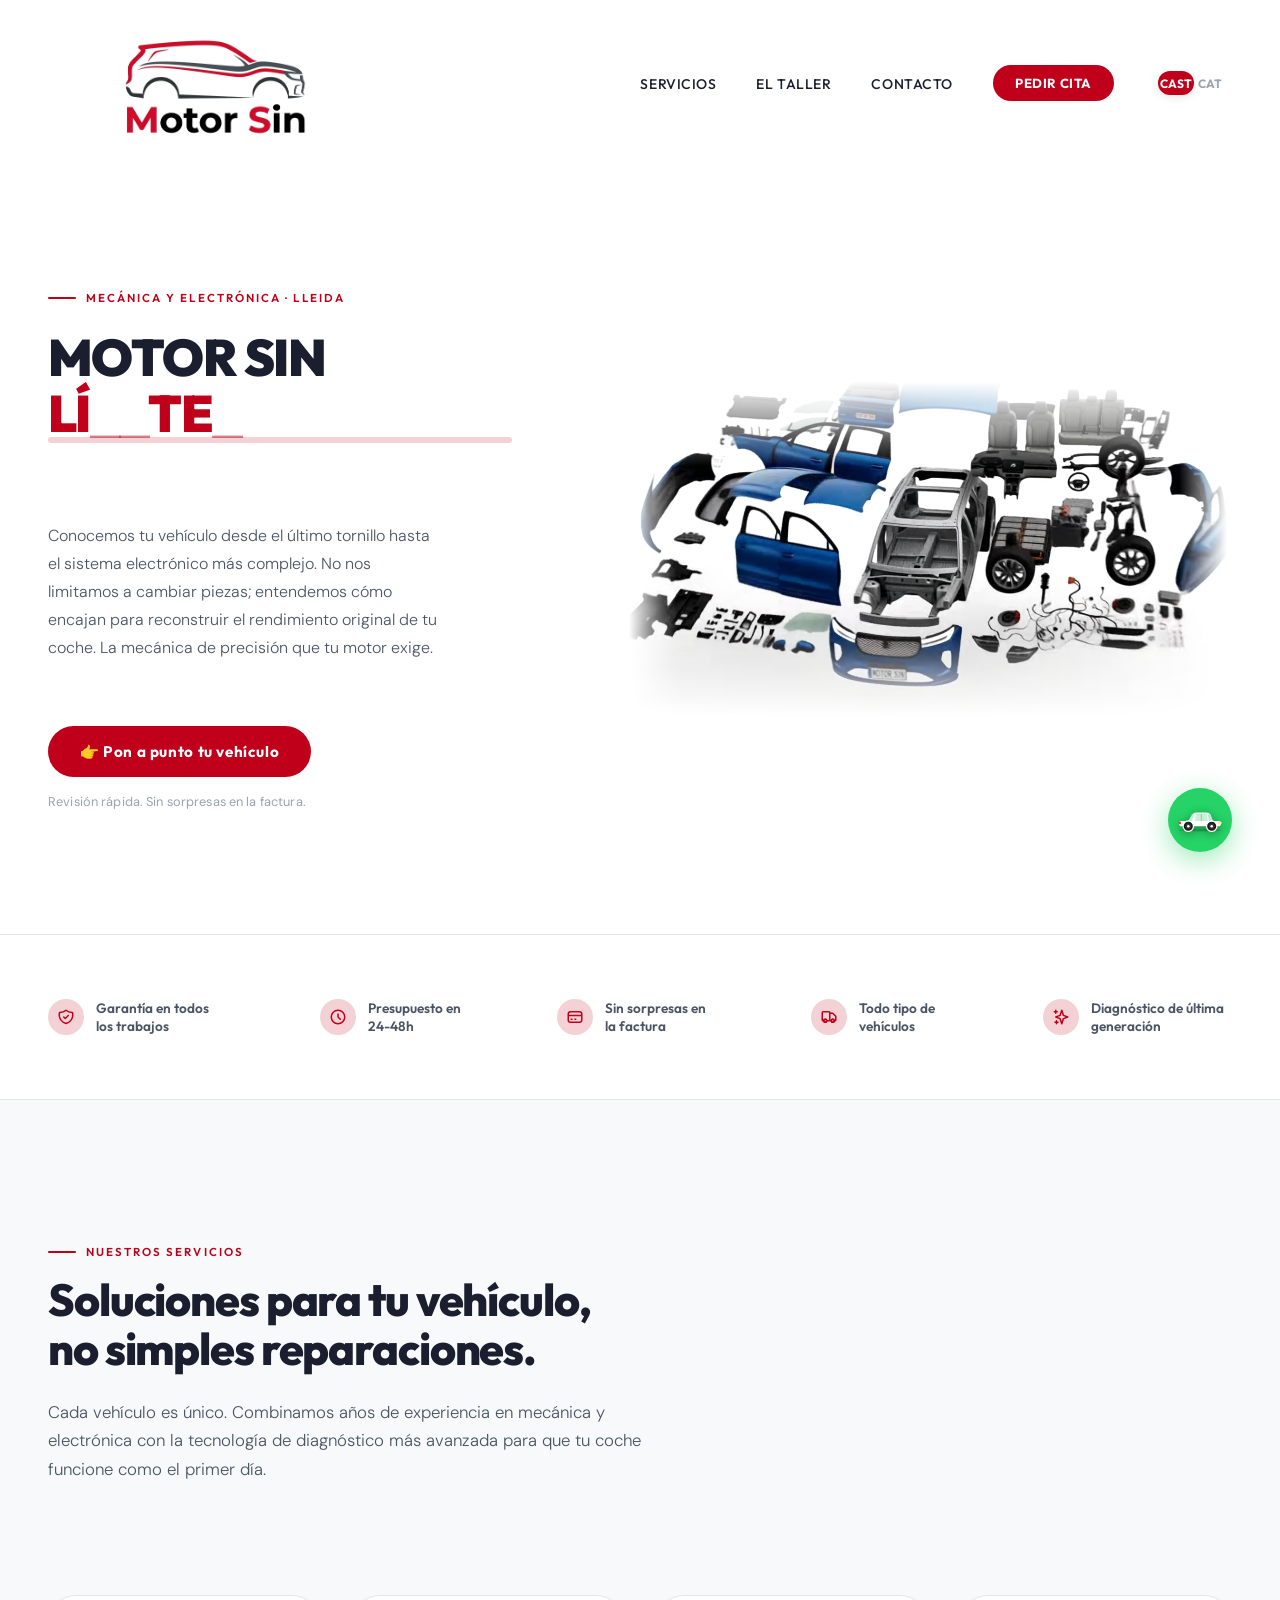
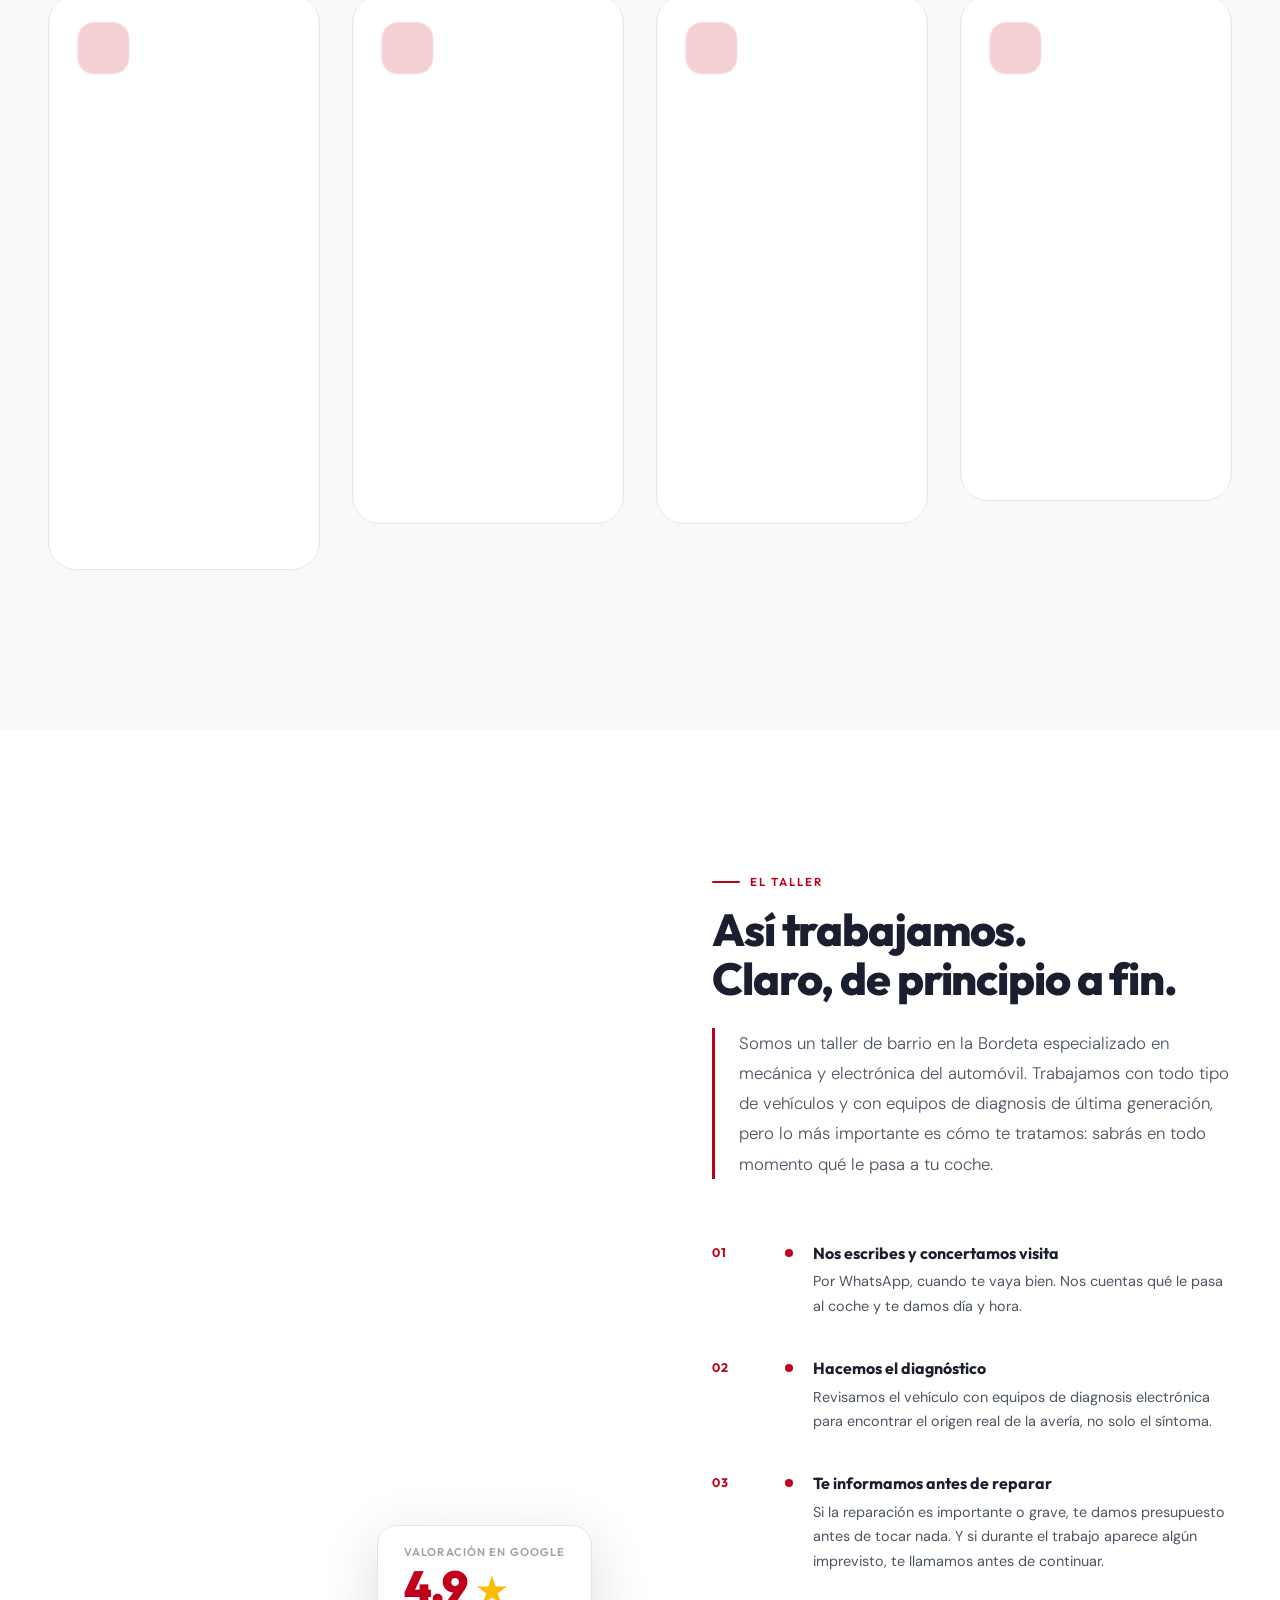
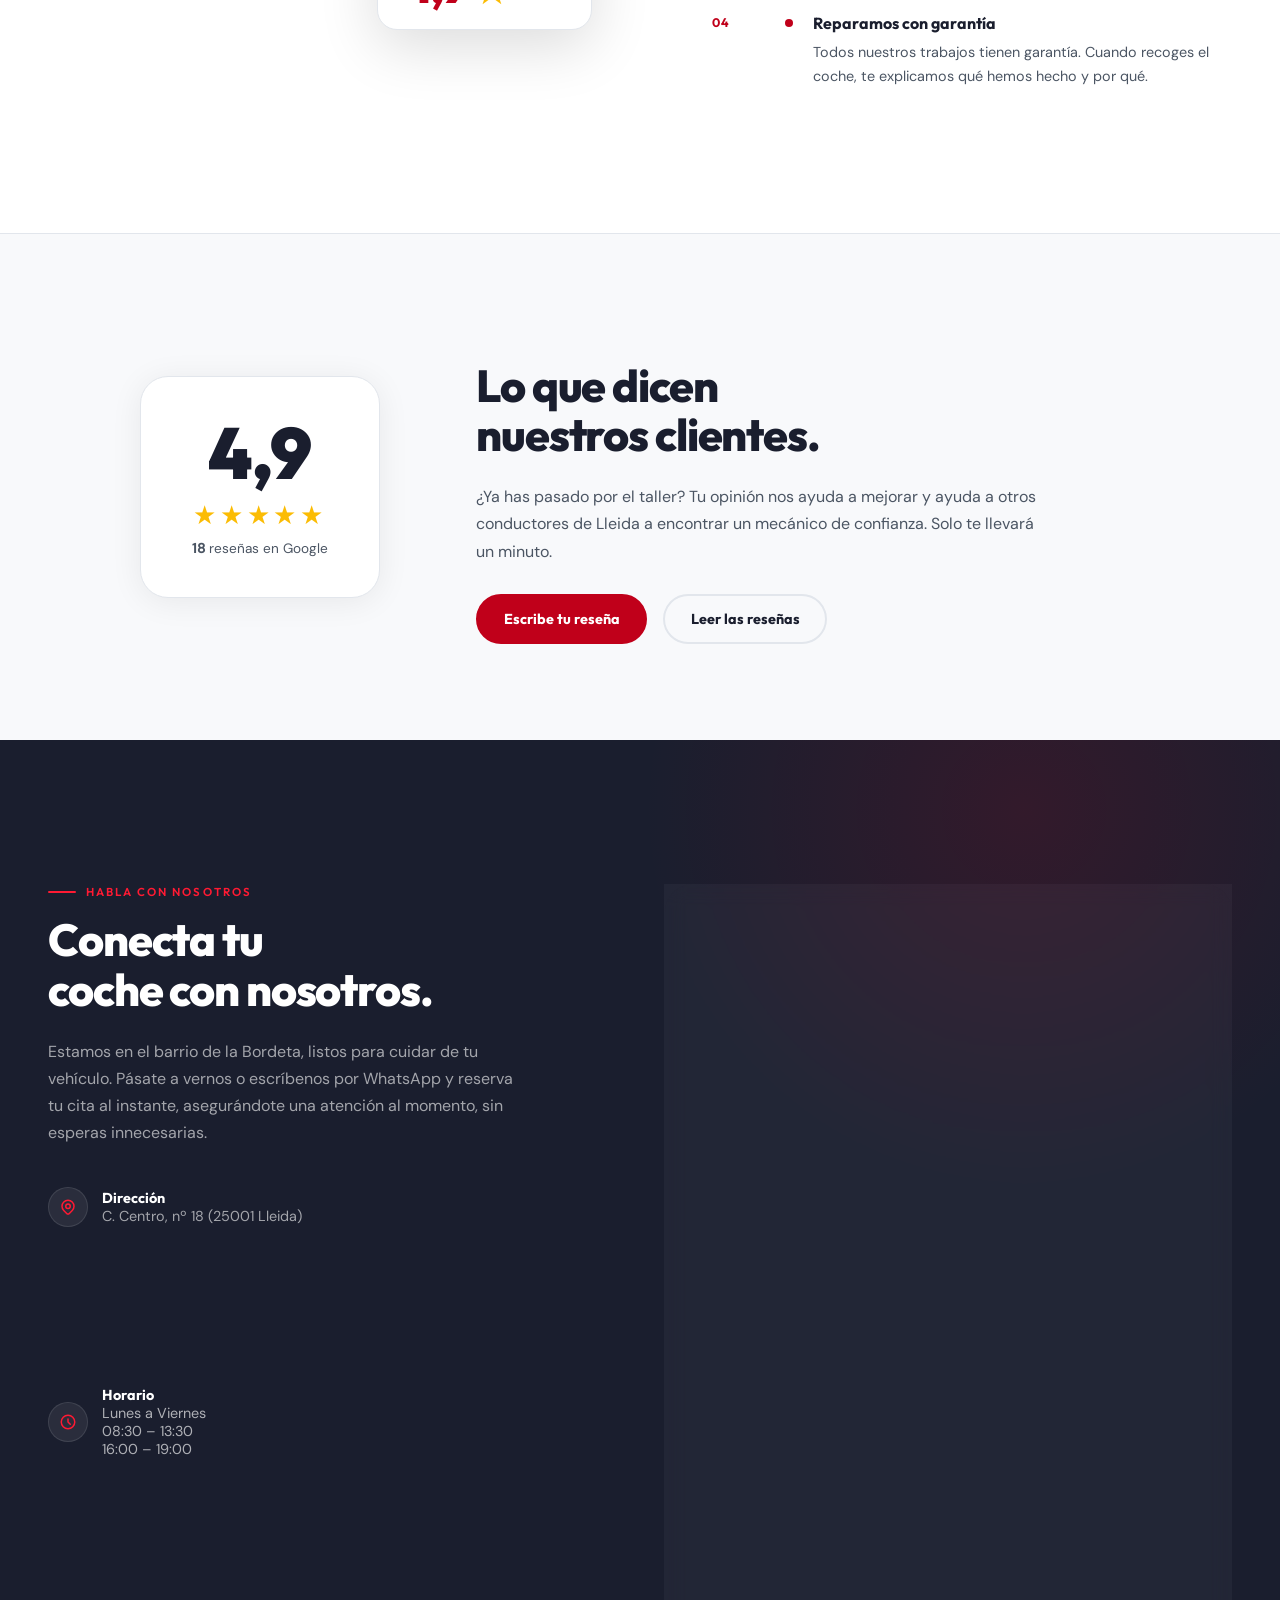
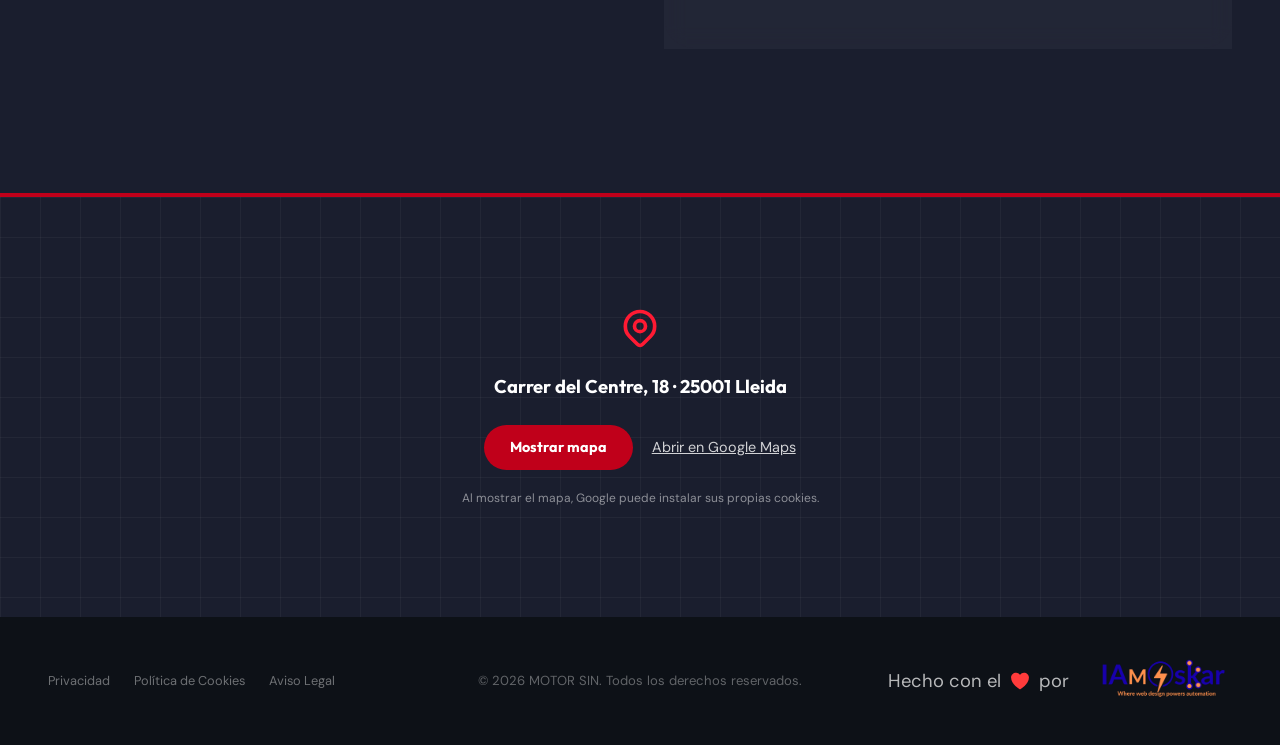
==== index.html @ 27c1dd1e "fix: completa els textos legals (RGPD) i serveix GSAP des del propi web - Privacitat: afegeix portab" ====
<!DOCTYPE html>
<html lang="es">
<head>
  <meta charset="UTF-8">
  <meta name="viewport" content="width=device-width, initial-scale=1.0">

  <title>MOTOR SIN | Taller electromecánico en Lleida</title>
  <meta name="description" content="Taller electromecánico en Lleida (Bordeta). Diagnóstico electrónico, mantenimiento, ITV, neumáticos y mecánica de precisión para todo tipo de vehículos.">
  <meta name="keywords" content="taller electromecánico Lleida, taller mecánico Bordeta, MOTOR SIN, diagnóstico electrónico, electricidad coche, ITV Lleida, neumáticos, mecánica precisión">
  <meta name="robots" content="index, follow">
  <link rel="canonical" href="https://www.motorsin.cat/">
  <link rel="alternate" hreflang="es" href="https://www.motorsin.cat/">
  <link rel="alternate" hreflang="ca" href="https://www.motorsin.cat/">
  <link rel="alternate" hreflang="x-default" href="https://www.motorsin.cat/">

  <meta property="og:type" content="business.business">
  <meta property="og:title" content="MOTOR SIN — Taller Electromecánico en Lleida">
  <meta property="og:description" content="Mecánica y electrónica del automóvil en la Bordeta. Diagnóstico avanzado, ITV, neumáticos. Carrer del Centre 18, Lleida.">
  <meta property="og:url" content="https://www.motorsin.cat/">
  <meta property="og:image" content="https://www.motorsin.cat/public/images/og-image.jpg">
  <meta property="og:image:width" content="1200">
  <meta property="og:image:height" content="630">
  <meta property="og:locale" content="es_ES">
  <meta property="og:locale:alternate" content="ca_ES">
  <meta property="og:site_name" content="MOTOR SIN">

  <meta name="twitter:card" content="summary_large_image">
  <meta name="twitter:title" content="MOTOR SIN — Taller Electromecánico en Lleida">
  <meta name="twitter:description" content="Taller electromecánico en la Bordeta, Lleida. Diagnóstico electrónico, ITV, neumáticos.">
  <meta name="twitter:image" content="https://www.motorsin.cat/public/images/og-image.jpg">

  <link rel="icon" type="image/png" href="public/images/favicon-96x96.png" sizes="96x96">
  <link rel="icon" type="image/svg+xml" href="public/images/favicon.svg">
  <link rel="shortcut icon" href="public/images/favicon.ico">
  <link rel="apple-touch-icon" sizes="180x180" href="public/images/apple-touch-icon.png">
  <meta name="apple-mobile-web-app-title" content="MOTOR SIN">
  <link rel="manifest" href="public/images/site.webmanifest">
  <meta name="theme-color" content="#C0001A">

  <!-- Fonts autoallotjades: cap connexió a Google en carregar la pàgina -->
  <link rel="preload" href="public/fonts/outfit-normal-latin.woff2" as="font" type="font/woff2" crossorigin>
  <link rel="preload" href="public/fonts/dm-sans-normal-latin.woff2" as="font" type="font/woff2" crossorigin>
  <link rel="stylesheet" href="css/fonts.css">
  <script src="js/vendor/gsap.min.js" defer></script>
  <link rel="stylesheet" href="css/style.css">
  <script src="js/lang.js"></script>

  <script type="application/ld+json">
  {
    "@context": "https://schema.org",
    "@type": "AutoRepair",
    "name": "MOTOR SIN",
    "alternateName": "Sin i Solé Motors, SL",
    "description": "Taller electromecánico en el barrio de la Bordeta, Lleida. Especialistas en diagnóstico electrónico, electricidad del automóvil, mantenimiento preventivo, neumáticos y mecánica de precisión para todo tipo de vehículos.",
    "url": "https://www.motorsin.cat/",
    "telephone": "+34629934124",
    "email": "sinysole@msn.com",
    "image": "https://www.motorsin.cat/public/images/logo.png",
    "logo": "https://www.motorsin.cat/public/images/logo.png",
    "address": {
      "@type": "PostalAddress",
      "streetAddress": "Carrer del Centre, 18",
      "addressLocality": "Lleida",
      "addressRegion": "Catalunya",
      "postalCode": "25001",
      "addressCountry": "ES"
    },
    "geo": {
      "@type": "GeoCoordinates",
      "latitude": 41.605568,
      "longitude": 0.6436714
    },
    "hasMap": "https://maps.app.goo.gl/xGSjrtumuKZzuL2H9",
    "sameAs": ["https://maps.app.goo.gl/xGSjrtumuKZzuL2H9"],
    "openingHoursSpecification": [
      {
        "@type": "OpeningHoursSpecification",
        "dayOfWeek": ["Monday", "Tuesday", "Wednesday", "Thursday", "Friday"],
        "opens": "08:30",
        "closes": "13:30"
      },
      {
        "@type": "OpeningHoursSpecification",
        "dayOfWeek": ["Monday", "Tuesday", "Wednesday", "Thursday", "Friday"],
        "opens": "16:00",
        "closes": "19:00"
      }
    ],
    "priceRange": "€€",
    "currenciesAccepted": "EUR",
    "paymentAccepted": "Efectivo, Tarjeta, Bizum",
    "areaServed": [
      {
        "@type": "City",
        "name": "Lleida"
      },
      {
        "@type": "Place",
        "name": "Barrio de la Bordeta, Lleida"
      }
    ],
    "knowsAbout": ["diagnóstico electrónico", "electricidad del automóvil", "electromecánica", "mantenimiento preventivo", "ITV", "neumáticos", "mecánica de precisión", "inyección electrónica", "vehículos híbridos y eléctricos"]
  }
  </script>
</head>

<body>

<!-- NAV -->
<header role="banner" style="position: sticky; top: 0; z-index: 999;">
  <nav class="nav" aria-label="Navegación principal">
    <a href="#inici" aria-label="MOTOR SIN — Inicio">
      <img src="public/images/logo.png" alt="MOTOR SIN — Taller Electromecánico"
           class="nav__logo" width="320" height="116" loading="eager" fetchpriority="high">
    </a>

    <ul class="nav__links" role="list">
      <li><a href="#serveis"  class="nav__link" id="nav-serveis" data-i18n="nav-serveis">Servicios</a></li>
      <li><a href="#taller"   class="nav__link" id="nav-taller" data-i18n="nav-taller">El Taller</a></li>
      <li><a href="#contacte" class="nav__link" id="nav-contacte" data-i18n="nav-contacte">Contacto</a></li>
      <li>
        <a href="https://wa.me/34629934124?text=Hola!%20Estoy%20en%20la%20web%20de%20MOTOR%20SIN%20y%20me%20gustar%C3%ADa%20reservar%20una%20cita%20o%20hacer%20una%20consulta.%20%C2%BFPod%C3%A9is%20ayudarme%3F"
           class="nav__cta" id="nav-cta-whatsapp" data-i18n="nav-cta-whatsapp" data-i18n-href="wa-link"
           target="_blank" rel="noopener noreferrer"
           aria-label="Pedir cita por WhatsApp">
          PEDIR CITA
        </a>
      </li>
      <li>
        <div class="lang-toggle-wrap">
          <input type="checkbox" id="lang-switch-desktop" class="lang-toggle-checkbox">
          <label for="lang-switch-desktop" class="lang-toggle-label">
            <span class="lang-text lang-text-es">CAST</span>
            <span class="lang-slider"></span>
            <span class="lang-text lang-text-ca">CAT</span>
          </label>
        </div>
      </li>
    </ul>

    <button class="nav__hamburger" aria-label="Abrir menú" id="hamburger-btn">
      <span></span><span></span><span></span>
    </button>
  </nav>
</header>

<nav class="mobile-nav" aria-label="Menú mòbil" id="mobile-nav">
  <a href="#inici"    class="mobile-nav__link" id="mob-inici" data-i18n="mob-inici">Inicio</a>
  <a href="#serveis"  class="mobile-nav__link" id="mob-serveis" data-i18n="nav-serveis">Servicios</a>
  <a href="#taller"   class="mobile-nav__link" id="mob-taller" data-i18n="nav-taller">El Taller</a>
  <a href="#contacte" class="mobile-nav__link" id="mob-contacte" data-i18n="nav-contacte">Contacto</a>
  <div class="mobile-lang-switch">
    <div class="lang-toggle-wrap">
      <input type="checkbox" id="lang-switch-mobile" class="lang-toggle-checkbox">
      <label for="lang-switch-mobile" class="lang-toggle-label">
        <span class="lang-text lang-text-es">CAST</span>
        <span class="lang-slider"></span>
        <span class="lang-text lang-text-ca">CAT</span>
      </label>
    </div>
  </div>
</nav>

<main id="main-content">

  <!-- ======================== HERO ======================== -->
  <section id="inici" class="hero" aria-label="Presentació MOTOR SIN">

    <div class="hero__left">
      <p class="hero__antetitle" data-i18n="hero-antetitle">MECÁNICA Y ELECTRÓNICA · LLEIDA</p>
      <h1 class="hero__title" style="min-height: 3.3em; display: flex; flex-direction: column; justify-content: flex-start;">
        <span style="font-weight: 900; color: inherit;">MOTOR SIN </span>
        <span class="highlight scramble-target" data-scramble="LÍMITES" style="display:block; white-space: pre-line;">LÍMITES</span>
      </h1>
      <p class="hero__subtitle" data-i18n="hero-subtitle">
        Conocemos tu vehículo desde el último tornillo hasta el sistema electrónico más complejo. No nos limitamos a cambiar piezas; entendemos cómo encajan para reconstruir el rendimiento original de tu coche. La mecánica de precisión que tu motor exige.
      </p>
      <div class="hero__cta-group">
        <a href="#contacte" class="btn-magnetic" id="hero-cta-btn"
           aria-label="Posar a punt el vehicle" data-i18n="hero-cta-btn">
          <span>👉 Pon a punto tu vehículo</span>
        </a>
        <p class="hero__microcopy" data-i18n="hero-microcopy">Revisión rápida. Sin sorpresas en la factura.</p>
      </div>
    </div>

    <div class="hero__right">
      <div class="hero__video-wrapper">
        <div class="hero__video-skeleton" aria-hidden="true"></div>
        <video id="hero-video" class="hero__video"
               data-src="public/videos/hero.webm"
               data-src-mp4="public/videos/hero.mp4"
               poster="public/images/hero-poster.webp"
               muted playsinline preload="auto"
               style="cursor: none;"
               aria-label="Vídeo de mecànics treballant en un motor"></video>
      </div>
    </div>
  </section>

  <!-- ======================== TRUST STRIP ======================== -->
  <section class="trust-strip" aria-label="Credenciales y garantías">
    <div class="trust-strip__inner">

      <div class="trust-badge reveal reveal-delay-1">
        <div class="trust-badge__icon" aria-hidden="true">
          <svg xmlns="http://www.w3.org/2000/svg" fill="none" viewBox="0 0 24 24" stroke="currentColor" stroke-width="2">
            <path stroke-linecap="round" stroke-linejoin="round" d="M9 12l2 2 4-4m5.618-4.016A11.955 11.955 0 0112 2.944a11.955 11.955 0 01-8.618 3.04A12.02 12.02 0 003 9c0 5.591 3.824 10.29 9 11.622 5.176-1.332 9-6.03 9-11.622 0-1.042-.133-2.052-.382-3.016z"/>
          </svg>
        </div>
        <span data-i18n="trust-1">Garantía en todos los trabajos</span>
      </div>

      <div class="trust-badge reveal reveal-delay-2">
        <div class="trust-badge__icon" aria-hidden="true">
          <svg xmlns="http://www.w3.org/2000/svg" fill="none" viewBox="0 0 24 24" stroke="currentColor" stroke-width="2">
            <path stroke-linecap="round" stroke-linejoin="round" d="M12 8v4l3 3m6-3a9 9 0 11-18 0 9 9 0 0118 0z"/>
          </svg>
        </div>
        <span data-i18n="trust-2">Presupuesto en 24-48h</span>
      </div>

      <div class="trust-badge reveal reveal-delay-3">
        <div class="trust-badge__icon" aria-hidden="true">
          <svg xmlns="http://www.w3.org/2000/svg" fill="none" viewBox="0 0 24 24" stroke="currentColor" stroke-width="2">
            <path stroke-linecap="round" stroke-linejoin="round" d="M3 10h18M7 15h1m4 0h1m-7 4h12a3 3 0 003-3V8a3 3 0 00-3-3H6a3 3 0 00-3 3v8a3 3 0 003 3z"/>
          </svg>
        </div>
        <span data-i18n="trust-3">Sin sorpresas en la factura</span>
      </div>

      <div class="trust-badge reveal reveal-delay-4">
        <div class="trust-badge__icon" aria-hidden="true">
          <svg xmlns="http://www.w3.org/2000/svg" fill="none" viewBox="0 0 24 24" stroke="currentColor" stroke-width="2">
            <path d="M9 17a2 2 0 11-4 0 2 2 0 014 0zM19 17a2 2 0 11-4 0 2 2 0 014 0z"/>
            <path stroke-linecap="round" stroke-linejoin="round" d="M13 16V6a1 1 0 00-1-1H4a1 1 0 00-1 1v10a1 1 0 001 1h1m8-1a1 1 0 01-1 1H9m4-1V8a1 1 0 011-1h2.586a1 1 0 01.707.293l3.414 3.414a1 1 0 01.293.707V16a1 1 0 01-1 1h-1m-6-1a1 1 0 001 1h1M5 17a2 2 0 104 0m-4 0a2 2 0 114 0m6 0a2 2 0 104 0m-4 0a2 2 0 114 0"/>
          </svg>
        </div>
        <span data-i18n="trust-4">Todo tipo de vehículos</span>
      </div>

      <div class="trust-badge reveal reveal-delay-1">
        <div class="trust-badge__icon" aria-hidden="true">
          <svg xmlns="http://www.w3.org/2000/svg" fill="none" viewBox="0 0 24 24" stroke="currentColor" stroke-width="2">
            <path stroke-linecap="round" stroke-linejoin="round" d="M5 3v4M3 5h4M6 17v4m-2-2h4m5-16l2.286 6.857L21 12l-5.714 2.143L13 21l-2.286-6.857L5 12l5.714-2.143L13 3z"/>
          </svg>
        </div>
        <span data-i18n="trust-5">Diagnóstico de última generación</span>
      </div>

    </div>
  </section>

  <!-- ======================== SERVICES ======================== -->
  <section id="serveis" class="services" aria-label="Nuestros servicios">

    <header class="services__header">
      <p class="section-label reveal" data-i18n="services-label">Nuestros servicios</p>
      <h2 class="section-title reveal" data-i18n="services-title">Soluciones para tu vehículo,<br>no simples reparaciones.</h2>
      <p class="services__subtitle reveal" data-i18n="services-subtitle">
        Cada vehículo es único. Combinamos años de experiencia en mecánica y electrónica con la tecnología de diagnóstico más avanzada para que tu coche funcione como el primer día.
      </p>
    </header>

    <div class="services__grid" role="list">

      <div class="service-card-wrapper">
        <article class="service-card reveal reveal-delay-1" role="listitem" id="card-diagnostic">
          <span class="service-card__number" aria-hidden="true">01</span>
          <div class="service-card__icon-wrap" aria-hidden="true">
            <svg class="service-card__icon" xmlns="http://www.w3.org/2000/svg" fill="none" viewBox="0 0 24 24" stroke="currentColor" stroke-width="2">
              <path stroke-linecap="round" stroke-linejoin="round" d="M9 3H5a2 2 0 00-2 2v4m6-6h10a2 2 0 012 2v4M9 3v18m0 0h10a2 2 0 002-2V9M9 21H5a2 2 0 01-2-2V9m0 0h18"/>
            </svg>
          </div>

          <div class="card-visual" aria-hidden="true">
            <img src="./public/images/services/ecu.webp" alt="Diagnóstico electrónico ECU — MOTOR SIN Lleida" class="card-img-3d" loading="eager" width="160" height="140">
          </div>

          <h3 class="service-card__title" data-i18n="card-diag-title">El cerebro de tu coche, al descubierto.</h3>
          <p class="service-card__text" data-i18n="card-diag-text">
            Conectamos tu vehículo a la última tecnología de diagnóstico para detectar anomalías
            antes de que se conviertan en averías caras. Medidas precisas, informes claros.
          </p>
          <a href="#contacte" class="service-card__link" id="link-diagnostic" data-i18n="card-diag-link">
            Pedir diagnóstico
            <svg xmlns="http://www.w3.org/2000/svg" fill="none" viewBox="0 0 24 24" stroke="currentColor" stroke-width="2">
              <path stroke-linecap="round" stroke-linejoin="round" d="M17 8l4 4m0 0l-4 4m4-4H3"/>
            </svg>
          </a>
        </article>
      </div>
      <div class="service-card-wrapper">
        <article class="service-card reveal reveal-delay-2" role="listitem" id="card-manteniment">
          <span class="service-card__number" aria-hidden="true">02</span>
          <div class="service-card__icon-wrap" aria-hidden="true">
            <svg class="service-card__icon" xmlns="http://www.w3.org/2000/svg" fill="none" viewBox="0 0 24 24" stroke="currentColor" stroke-width="2">
              <path stroke-linecap="round" stroke-linejoin="round" d="M10.325 4.317c.426-1.756 2.924-1.756 3.35 0a1.724 1.724 0 002.573 1.066c1.543-.94 3.31.826 2.37 2.37a1.724 1.724 0 001.065 2.572c1.756.426 1.756 2.924 0 3.35a1.724 1.724 0 00-1.066 2.573c.94 1.543-.826 3.31-2.37 2.37a1.724 1.724 0 00-2.572 1.065c-.426 1.756-2.924 1.756-3.35 0a1.724 1.724 0 00-2.573-1.066c-1.543.94-3.31-.826-2.37-2.37a1.724 1.724 0 00-1.065-2.572c-1.756-.426-1.756-2.924 0-3.35a1.724 1.724 0 001.066-2.573c-.94-1.543.826-3.31 2.37-2.37.996.608 2.296.07 2.572-1.065z"/>
            </svg>
          </div>

          <div class="card-visual" aria-hidden="true">
            <img src="./public/images/services/brake.webp" alt="Sistema de frenos y mantenimiento ITV — MOTOR SIN Lleida" class="card-img-3d" loading="eager" width="160" height="140">
          </div>

          <h3 class="service-card__title" data-i18n="card-mant-title">Pasa la ITV a la primera.</h3>
          <p class="service-card__text" data-i18n="card-mant-text">
            Cambios de aceite, filtros, frenos y revisión completa de los 40 puntos críticos. Alargamos
            la vida útil de tu motor con mantenimiento preventivo experto.
          </p>
          <a href="#contacte" class="service-card__link" id="link-manteniment" data-i18n="card-mant-link">
            Reservar revisión
            <svg xmlns="http://www.w3.org/2000/svg" fill="none" viewBox="0 0 24 24" stroke="currentColor" stroke-width="2">
              <path stroke-linecap="round" stroke-linejoin="round" d="M17 8l4 4m0 0l-4 4m4-4H3"/>
            </svg>
          </a>
        </article>
      </div>
      <div class="service-card-wrapper">
        <article class="service-card reveal reveal-delay-3" role="listitem" id="card-pneumatics">
          <span class="service-card__number" aria-hidden="true">03</span>
          <div class="service-card__icon-wrap" aria-hidden="true">
            <svg class="service-card__icon" xmlns="http://www.w3.org/2000/svg" fill="none" viewBox="0 0 24 24" stroke="currentColor" stroke-width="2">
              <circle cx="12" cy="12" r="10"/>
              <circle cx="12" cy="12" r="3"/>
              <path stroke-linecap="round" d="M12 2v3m0 14v3M2 12h3m14 0h3"/>
            </svg>
          </div>

          <div class="card-visual" aria-hidden="true">
            <img src="./public/images/services/tire.webp" alt="Neumáticos, equilibrado y alineación 3D — MOTOR SIN Lleida" class="card-img-3d" loading="eager" width="160" height="140">
          </div>

          <h3 class="service-card__title" data-i18n="card-pneu-title">Conexión total con el asfalto.</h3>
          <p class="service-card__text" data-i18n="card-pneu-text">
            Trabajamos con las mejores marcas. Montaje, equilibrado y alineación 3D para que
            conduzcas con la máxima seguridad y confort.
          </p>
          <a href="#contacte" class="service-card__link" id="link-pneumatics" data-i18n="card-pneu-link">
            Solicitar presupuesto
            <svg xmlns="http://www.w3.org/2000/svg" fill="none" viewBox="0 0 24 24" stroke="currentColor" stroke-width="2">
              <path stroke-linecap="round" stroke-linejoin="round" d="M17 8l4 4m0 0l-4 4m4-4H3"/>
            </svg>
          </a>
        </article>
      </div>
      <div class="service-card-wrapper">
        <article class="service-card reveal reveal-delay-4" role="listitem" id="card-mecanica">
          <span class="service-card__number" aria-hidden="true">04</span>
          <div class="service-card__icon-wrap" aria-hidden="true">
            <svg class="service-card__icon" xmlns="http://www.w3.org/2000/svg" fill="none" viewBox="0 0 24 24" stroke="currentColor" stroke-width="2">
              <path stroke-linecap="round" stroke-linejoin="round" d="M11 4a2 2 0 114 0v1a1 1 0 001 1h3a1 1 0 011 1v3a1 1 0 01-1 1h-1a2 2 0 100 4h1a1 1 0 011 1v3a1 1 0 01-1 1h-3a1 1 0 01-1-1v-1a2 2 0 10-4 0v1a1 1 0 01-1 1H7a1 1 0 01-1-1v-3a1 1 0 00-1-1H4a2 2 0 110-4h1a1 1 0 001-1V7a1 1 0 011-1h3a1 1 0 001-1V4z"/>
            </svg>
          </div>

          <div class="card-visual" aria-hidden="true">
            <img src="./public/images/services/engine.webp" alt="Mecánica de precisión y reparación de motor — MOTOR SIN Lleida" class="card-img-3d" loading="eager" width="160" height="140">
          </div>

          <h3 class="service-card__title" data-i18n="card-mec-title">Cirugía de motor.</h3>
          <p class="service-card__text" data-i18n="card-mec-text">
            Desde distribuciones hasta embragues. Si hace ruido o no funciona como el primer día, lo desmontamos, lo entendemos y lo solucionamos.
          </p>
          <a href="#contacte" class="service-card__link" id="link-mecanica" data-i18n="card-mec-link">
            Explicar el problema
            <svg xmlns="http://www.w3.org/2000/svg" fill="none" viewBox="0 0 24 24" stroke="currentColor" stroke-width="2">
              <path stroke-linecap="round" stroke-linejoin="round" d="M17 8l4 4m0 0l-4 4m4-4H3"/>
            </svg>
          </a>
        </article>
      </div>

    </div>
  </section>

  <!-- ======================== EL TALLER ======================== -->
  <section id="taller" class="about" aria-labelledby="taller-title">
    <div class="about__inner">

      <div class="about__visual reveal">
        <div class="about-slider">
          <img src="public/images/taller2.webp" alt="Mecánico de MOTOR SIN trabajando en el motor de un vehículo en el taller" class="about-slider__img" style="animation-delay: 0s;" loading="lazy" width="1696" height="2528">
          <img src="public/images/taller3.webp" alt="Vehículo en el elevador de tijera del taller MOTOR SIN, en la Bordeta (Lleida)" class="about-slider__img" style="animation-delay: 4s;" loading="lazy" width="1696" height="2528">
          <img src="public/images/taller4.webp" alt="Diagnosis electrónica de un vehículo elevado en el taller MOTOR SIN" class="about-slider__img" style="animation-delay: 8s;" loading="lazy" width="1696" height="2528">
        </div>
        <!-- Valoració de Google: actualitzar aquí i a la secció #opiniones -->
        <a href="#opiniones" class="about__rating-badge" data-i18n-title="about-badge-aria" aria-label="4,9 sobre 5 en Google. Ver opiniones">
          <span class="about__rating-badge-label" data-i18n="about-badge">Valoración en Google</span>
          <span class="about__rating-badge-value">4,9 <span class="about__rating-badge-star" aria-hidden="true">★</span></span>
        </a>
      </div>

      <div class="about__content">
        <p class="section-label reveal" data-i18n="about-label">El taller</p>
        <h2 id="taller-title" class="section-title reveal" data-i18n="about-title">
          Así trabajamos.<br>Claro, de principio a fin.
        </h2>

        <p class="about__quote reveal" data-i18n="about-intro">
          Somos un taller de barrio en la Bordeta especializado en mecánica y electrónica del automóvil.
          Trabajamos con todo tipo de vehículos y con equipos de diagnosis de última generación, pero lo más
          importante es cómo te tratamos: sabrás en todo momento qué le pasa a tu coche.
        </p>

        <ol class="about__timeline">

          <li class="timeline-item">
            <span class="timeline-item__year" aria-hidden="true">01</span>
            <div class="timeline-item__line" aria-hidden="true"></div>
            <div class="timeline-item__content">
              <h3 class="timeline-item__title" data-i18n="step-1-title">Nos escribes y concertamos visita</h3>
              <p class="timeline-item__text" data-i18n="step-1-text">Por WhatsApp, cuando te vaya bien. Nos cuentas qué le pasa al coche y te damos día y hora.</p>
            </div>
          </li>

          <li class="timeline-item">
            <span class="timeline-item__year" aria-hidden="true">02</span>
            <div class="timeline-item__line" aria-hidden="true"></div>
            <div class="timeline-item__content">
              <h3 class="timeline-item__title" data-i18n="step-2-title">Hacemos el diagnóstico</h3>
              <p class="timeline-item__text" data-i18n="step-2-text">Revisamos el vehículo con equipos de diagnosis electrónica para encontrar el origen real de la avería, no solo el síntoma.</p>
            </div>
          </li>

          <li class="timeline-item">
            <span class="timeline-item__year" aria-hidden="true">03</span>
            <div class="timeline-item__line" aria-hidden="true"></div>
            <div class="timeline-item__content">
              <h3 class="timeline-item__title" data-i18n="step-3-title">Te informamos antes de reparar</h3>
              <p class="timeline-item__text" data-i18n="step-3-text">Si la reparación es importante o grave, te damos presupuesto antes de tocar nada. Y si durante el trabajo aparece algún imprevisto, te llamamos antes de continuar.</p>
            </div>
          </li>

          <li class="timeline-item">
            <span class="timeline-item__year" aria-hidden="true">04</span>
            <div class="timeline-item__line" aria-hidden="true"></div>
            <div class="timeline-item__content">
              <h3 class="timeline-item__title" data-i18n="step-4-title">Reparamos con garantía</h3>
              <p class="timeline-item__text" data-i18n="step-4-text">Todos nuestros trabajos tienen garantía. Cuando recoges el coche, te explicamos qué hemos hecho y por qué.</p>
            </div>
          </li>

        </ol>
      </div>
    </div>
  </section>

  <!-- ======================== OPINIONES (GOOGLE) ======================== -->
  <section id="opiniones" class="reviews" aria-labelledby="reviews-title">
    <div class="reviews__inner">

      <!-- Valoració de Google: actualitzar la nota i el nombre de ressenyes aquí (i al badge de #taller) -->
      <div class="reviews__score reveal">
        <span class="reviews__rating">4,9</span>
        <span class="sr-only" data-i18n="reviews-of5">sobre 5</span>
        <span class="reviews__stars" aria-hidden="true">★★★★★</span>
        <span class="reviews__count"><span class="reviews__count-num">18</span> <span data-i18n="reviews-count">reseñas en Google</span></span>
      </div>

      <div class="reviews__body">
        <p class="section-label reveal" data-i18n="reviews-label">Opiniones</p>
        <h2 id="reviews-title" class="section-title reveal" data-i18n="reviews-title">Lo que dicen<br>nuestros clientes.</h2>
        <p class="reviews__text reveal" data-i18n="reviews-text">¿Ya has pasado por el taller? Tu opinión nos ayuda a mejorar y ayuda a otros conductores de Lleida a encontrar un mecánico de confianza. Solo te llevará un minuto.</p>
        <div class="reviews__actions reveal">
          <a href="https://www.google.com/search?q=MOTOR+SIN+Lleida#lrd=0x12a6e086a2615555:0xefce0db9514460ae,3" class="reviews__btn reviews__btn--primary" id="reviews-write-btn" target="_blank" rel="noopener noreferrer" data-i18n="reviews-write">Escribe tu reseña</a>
          <a href="https://www.google.com/search?q=MOTOR+SIN+Lleida#lrd=0x12a6e086a2615555:0xefce0db9514460ae,1" class="reviews__btn reviews__btn--ghost" id="reviews-read-btn" target="_blank" rel="noopener noreferrer" data-i18n="reviews-read">Leer las reseñas</a>
        </div>
      </div>

    </div>
  </section>

  <!-- ======================== CONTACT ======================== -->
  <section id="contacte" class="contact" aria-label="Formulario de contacto y localización">

    <div class="contact__inner">

      <div class="contact__left">
        <p class="section-label reveal" data-i18n="contact-label">Habla con nosotros</p>
        <h2 class="section-title reveal" data-i18n="contact-title">
          Conecta tu<br>coche con nosotros.
        </h2>
        <p class="reveal" style="font-size:1rem;line-height:1.7;color:rgba(255,255,255,0.6);margin-top:1rem;" data-i18n="contact-desc">
          Estamos en el barrio de la Bordeta, listos para cuidar de tu vehículo. Pásate a vernos o escríbenos por WhatsApp y reserva tu cita al instante, asegurándote una atención al momento, sin esperas innecesarias.
        </p>

        <div class="contact__info" role="list">

          <div class="contact-info-item reveal reveal-delay-1" role="listitem">
            <div class="contact-info-item__icon" aria-hidden="true">
              <svg xmlns="http://www.w3.org/2000/svg" fill="none" viewBox="0 0 24 24" stroke="currentColor" stroke-width="2">
                <path stroke-linecap="round" stroke-linejoin="round" d="M17.657 16.657L13.414 20.9a1.998 1.998 0 01-2.827 0l-4.244-4.243a8 8 0 1111.314 0z"/>
                <path stroke-linecap="round" stroke-linejoin="round" d="M15 11a3 3 0 11-6 0 3 3 0 016 0z"/>
              </svg>
            </div>
            <div>
              <strong style="color:white;font-family:'Outfit',sans-serif;" data-i18n="contact-loc-title">Dirección</strong><br>
              <a href="https://maps.google.com/maps?q=Carrer+del+Centre+18%2C+25001+Lleida" target="_blank" rel="noopener noreferrer" style="color:rgba(255,255,255,0.6);" data-i18n="contact-addr-val">C. Centro, nº 18 (25001 Lleida)</a>
            </div>
          </div>

          <div class="contact-info-item reveal reveal-delay-2" role="listitem">
            <div class="contact-info-item__icon" aria-hidden="true">
              <svg xmlns="http://www.w3.org/2000/svg" fill="none" viewBox="0 0 24 24" stroke="currentColor" stroke-width="2">
                <path stroke-linecap="round" stroke-linejoin="round" d="M3 5a2 2 0 012-2h3.28a1 1 0 01.948.684l1.498 4.493a1 1 0 01-.502 1.21l-2.257 1.13a11.042 11.042 0 005.516 5.516l1.13-2.257a1 1 0 011.21-.502l4.493 1.498a1 1 0 01.684.949V19a2 2 0 01-2 2h-1C9.716 21 3 14.284 3 6V5z"/>
              </svg>
            </div>
            <div>
              <strong style="color:white;font-family:'Outfit',sans-serif;" data-i18n="contact-tel-label">Contactar vía WhatsApp</strong><br>
              <a href="https://wa.me/34629934124?text=Hola!%20Estoy%20en%20la%20web%20de%20MOTOR%20SIN%20y%20me%20gustar%C3%ADa%20reservar%20una%20cita%20o%20hacer%20una%20consulta.%20%C2%BFPod%C3%A9is%20ayudarme%3F" target="_blank" rel="noopener noreferrer" style="color:rgba(255,255,255,0.6);" data-i18n-href="wa-link">629 93 41 24 <span style="font-size:1.4rem;vertical-align:middle;">💬</span></a>
            </div>
          </div>

          <div class="contact-info-item reveal reveal-delay-2" role="listitem" style="transition-delay: 0.25s">
            <div class="contact-info-item__icon" aria-hidden="true">
              <svg xmlns="http://www.w3.org/2000/svg" fill="none" viewBox="0 0 24 24" stroke="currentColor" stroke-width="2">
                <path stroke-linecap="round" stroke-linejoin="round" d="M3 8l7.89 5.26a2 2 0 002.22 0L21 8M5 19h14a2 2 0 002-2V7a2 2 0 00-2-2H5a2 2 0 00-2 2v10a2 2 0 002 2z"/>
              </svg>
            </div>
            <div>
              <strong style="color:white;font-family:'Outfit',sans-serif;" data-i18n="contact-email-label">Correo electrónico</strong><br>
              <a href="mailto:sinysole@msn.com" style="color:rgba(255,255,255,0.6);">sinysole@msn.com</a>
            </div>
          </div>

          <div class="contact-info-item reveal reveal-delay-3" role="listitem">
            <div class="contact-info-item__icon" aria-hidden="true">
              <svg xmlns="http://www.w3.org/2000/svg" fill="none" viewBox="0 0 24 24" stroke="currentColor" stroke-width="2">
                <path stroke-linecap="round" stroke-linejoin="round" d="M12 8v4l3 3m6-3a9 9 0 11-18 0 9 9 0 0118 0z"/>
              </svg>
            </div>
            <div>
              <strong style="color:white;font-family:'Outfit',sans-serif;" data-i18n="contact-time-label">Horario</strong><br>
              <span data-i18n="contact-time-val">Lunes a Viernes<br>08:30 – 13:30<br>16:00 – 19:00</span><br>
            </div>
          </div>
        </div>
      </div>
      
      <div class="reveal">
        <form id="contact-form" class="contact__form" action="https://formsubmit.co/sinysole@msn.com" method="POST" aria-label="Formulario de cita o consulta">
          <!-- FormSubmit Configuration -->
          <input type="hidden" name="_subject" value="Nou missatge web MotorSin!">
          <input type="hidden" name="_captcha" value="false">
          <input type="hidden" name="_template" value="table">
          <!-- Honeypot antispam: els bots l'omplen, les persones no el veuen -->
          <input type="text" name="_honey" style="display:none" tabindex="-1" autocomplete="off" aria-hidden="true">
          <!-- /FormSubmit -->
          
          <div class="form-title-wrap" style="color: var(--color-red); text-transform: uppercase; font-family: var(--font-heading); font-size: 0.85rem; font-weight: 700; margin-bottom: 2rem; letter-spacing: 0.05em;" data-i18n="form-title">
            TAMBIÉN PUEDES CONTACTAR MEDIANTE ESTE FORMULARIO:
          </div>
          
          <div class="form-grid">
            
            <div class="form-group">
              <label for="form-nom" class="form-label" data-i18n="form-lbl-name">Nombre *</label>
              <input type="text" id="form-nom" name="nom" class="form-input"
                     placeholder="Tu nombre" data-i18n="form-ph-name" required autocomplete="given-name">
              <div class="form-input-bar" aria-hidden="true"></div>
            </div>
 
            <div class="form-group">
              <label for="form-matricula" class="form-label" data-i18n="form-lbl-mat">Matrícula (opcional)</label>
              <input type="text" id="form-matricula" name="matricula" class="form-input"
                     placeholder="Ex: 1234ABC" autocomplete="off" data-i18n="form-ph-mat">
              <div class="form-input-bar" aria-hidden="true"></div>
            </div>

            <div class="form-group full-width">
              <label for="form-telefon" class="form-label" data-i18n="form-lbl-tel">Teléfono *</label>
              <input type="tel" id="form-telefon" name="telefon" class="form-input"
                     placeholder="Tu teléfono" data-i18n="form-ph-tel" required autocomplete="tel">
              <div class="form-input-bar" aria-hidden="true"></div>
            </div>

            <div class="form-group full-width">
              <label for="form-email" class="form-label" data-i18n="form-lbl-email">Correo electrónico *</label>
              <input type="email" id="form-email" name="email" class="form-input"
                     placeholder="Tu correo electrónico" data-i18n="form-ph-email" required autocomplete="email">
              <div class="form-input-bar" aria-hidden="true"></div>
            </div>

            <div class="form-group full-width">
              <label for="form-missatge" class="form-label" data-i18n="form-lbl-msg">¿Qué le pasa a tu coche? *</label>
              <textarea id="form-missatge" name="missatge" class="form-textarea"
                        placeholder="Cuéntanos qué le pasa al coche..." data-i18n="form-ph-msg"
                        required></textarea>
              <div class="form-input-bar" aria-hidden="true"></div>
            </div>

          </div>

          <div class="form-checkbox" style="margin-bottom: 2rem; display: flex; align-items: start; gap: 0.5rem;">
            <input type="checkbox" id="form-privacitat-check" name="privacitat_acceptada" required style="margin-top: 5px;">
            <label for="form-privacitat-check" data-i18n="form-check-priv" style="font-size: 0.9rem; color: rgba(255,255,255,0.8);">
              Acepto la <a href="#" style="text-decoration: underline;" onclick="event.preventDefault(); openLegalModal('privacitat');">Política de Privacidad</a>.
            </label>
          </div>

          <div class="form-success" role="alert" aria-live="polite">
            <svg xmlns="http://www.w3.org/2000/svg" fill="none" viewBox="0 0 24 24" stroke="#25D366" stroke-width="2"
                 style="width:56px;height:56px;margin:0 auto 1.2rem;">
              <path stroke-linecap="round" stroke-linejoin="round" d="M9 12l2 2 4-4m6 2a9 9 0 11-18 0 9 9 0 0118 0z"/>
            </svg>
            <h3 style="font-family:'Outfit',sans-serif;font-size:1.3rem;margin-bottom:.6rem;color:white;" data-i18n="form-success-title">¡Mensaje recibido!</h3>
            <p style="font-size:.95rem;opacity:.8;line-height:1.6;" data-i18n="form-success-body">Arrancamos motores — nos ponemos en contacto contigo lo antes posible.</p>
          </div>

          <button type="submit" class="form-submit" id="form-submit-btn" aria-label="Enviar formulario de cita" data-i18n="form-submit-btn">
            Enviar mensaje
            <svg xmlns="http://www.w3.org/2000/svg" fill="none" viewBox="0 0 24 24" stroke="currentColor" stroke-width="2">
              <path stroke-linecap="round" stroke-linejoin="round" d="M14 5l7 7m0 0l-7 7m7-7H3"/>
            </svg>
          </button>

          <p class="form-legal-footer" style="font-size:.7rem;color:rgba(255,255,255,.5);line-height:1.4;margin-top:1.5rem;" data-i18n="form-legal-footer">
            Información básica: Responsable: Sin i Solé Motors, SL. Finalidad: Gestionar tu cita. Derechos: acceso, rectificación, supresión y demás derechos en sinysole@msn.com. Más info en nuestra <a href="#" style="text-decoration: underline;" onclick="event.preventDefault(); openLegalModal('privacitat');">Política de Privacidad</a>.
          </p>
        </form>
      </div>

    </div>
  </section>

  <!-- ======================== GOOGLE MAPS ======================== -->
  <!-- El mapa de Google només es carrega quan l'usuari ho demana (evita cookies de tercers sense consentiment) -->
  <div class="map-section" id="mapa" aria-label="Mapa de localización de MOTOR SIN">
    <div class="map-facade">
      <div class="map-facade__inner">
        <svg class="map-facade__pin" xmlns="http://www.w3.org/2000/svg" fill="none" viewBox="0 0 24 24" stroke="currentColor" stroke-width="2" aria-hidden="true">
          <path stroke-linecap="round" stroke-linejoin="round" d="M17.657 16.657L13.414 20.9a1.998 1.998 0 01-2.827 0l-4.244-4.243a8 8 0 1111.314 0z"/>
          <path stroke-linecap="round" stroke-linejoin="round" d="M15 11a3 3 0 11-6 0 3 3 0 016 0z"/>
        </svg>
        <p class="map-facade__addr">Carrer del Centre, 18 · 25001 Lleida</p>
        <div class="map-facade__actions">
          <button type="button" class="map-facade__btn" id="map-load-btn" data-i18n="map-load">Mostrar mapa</button>
          <a href="https://maps.app.goo.gl/xGSjrtumuKZzuL2H9" class="map-facade__link" target="_blank" rel="noopener noreferrer" data-i18n="map-open">Abrir en Google Maps</a>
        </div>
        <p class="map-facade__note" data-i18n="map-note">Al mostrar el mapa, Google puede instalar sus propias cookies.</p>
      </div>
    </div>
  </div>

</main>

<!-- FOOTER -->
<footer class="footer" role="contentinfo">
  <div class="footer__inner">
    <!-- Esquerra: Legal -->
    <div class="footer__left">
      <a href="#" class="footer__link" id="footer-privacitat" onclick="event.preventDefault(); openLegalModal('privacitat');" data-i18n="footer-priv">Privacidad</a>
      <a href="#" class="footer__link" id="footer-cookies" onclick="event.preventDefault(); openLegalModal('cookies');" data-i18n="footer-cookies">Política de Cookies</a>
      <a href="#" class="footer__link" id="footer-avis" onclick="event.preventDefault(); openLegalModal('avis');" data-i18n="footer-legal">Aviso Legal</a>
    </div>

    <!-- Centre: Copyright -->
    <div class="footer__center">
      <p class="footer__copy" data-i18n="footer-copy">© 2026 MOTOR SIN. Todos los derechos reservados.</p>
    </div>

    <!-- Dreta: Credits -->
    <div class="footer__right">
      <a href="https://www.iamoskar.me" target="_blank" rel="noopener noreferrer" class="creator-link">
        <span class="creator-text" data-i18n="footer-creator">Hecho con el</span>
        <svg class="heart-pulse" xmlns="http://www.w3.org/2000/svg" viewBox="0 0 24 24" fill="currentColor">
          <path d="M11.645 20.91l-.007-.003-.022-.012a15.247 15.247 0 01-.383-.218 25.18 25.18 0 01-4.244-3.17C4.688 15.36 2.25 12.174 2.25 8.25 2.25 5.322 4.714 3 7.688 3A5.5 5.5 0 0112 5.052 5.5 5.5 0 0116.313 3c2.973 0 5.437 2.322 5.437 5.25 0 3.925-2.438 7.111-4.739 9.256a25.175 25.175 0 01-4.244 3.17 15.247 15.247 0 01-.383.219l-.022.012-.007.004-.003.001a.752.752 0 01-.704 0l-.003-.001z"/>
        </svg>
        <span class="creator-text" data-i18n="footer-creator-by">por</span>
        <img src="public/images/logo_oskar.png" alt="IAMOskar" class="creator-logo">
      </a>
    </div>
  </div>
</footer>

<!-- LEGAL MODAL -->
<div id="legal-modal" class="modal" aria-hidden="true">
  <div class="modal__overlay" onclick="closeLegalModal()"></div>
  <div class="modal__container" role="dialog" aria-modal="true" aria-labelledby="modal-title">
    <button class="modal__close" onclick="closeLegalModal()" aria-label="Tancar">
      <svg xmlns="http://www.w3.org/2000/svg" fill="none" viewBox="0 0 24 24" stroke="currentColor" stroke-width="2">
        <path stroke-linecap="round" stroke-linejoin="round" d="M6 18L18 6M6 6l12 12" />
      </svg>
    </button>
    <div class="modal__content">
      <h2 id="modal-title">Avís Legal</h2>
      <div id="modal-body" class="modal-body-text">
        <!-- Text es canvia via JS -->
      </div>
    </div>
  </div>
</div>

<!-- WHATSAPP FLOATING -->
<a href="https://wa.me/34629934124?text=Hola!%20S%C3%B3c%20a%20la%20web%20de%20MOTOR%20SIN%20i%20voldria%20reservar%20una%20cita%20o%20fer%20una%20consulta.%20Em%20podeu%20ajudar%3F" class="whatsapp-float" id="cita-btn" aria-label="Demanar cita per WhatsApp" target="_blank" rel="noopener noreferrer" data-i18n-href="wa-link">
    <!-- Icona del Cotxe (SVG) -->
    <svg class="car-icon" xmlns="http://www.w3.org/2000/svg" viewBox="0 0 80 36">
        <ellipse cx="40" cy="34" rx="34" ry="2" fill="rgba(0,0,0,0.18)"/>
        <rect x="8" y="20" width="64" height="8" rx="3" fill="white"/>
        <path d="M22 20 L28 10 Q30 7 34 7 L50 7 Q54 7 56 10 L60 20 Z" fill="white"/>
        <path d="M54 20 L52 11 Q53 8.5 55 9 L60 20 Z" fill="rgba(120,220,160,0.55)"/>
        <path d="M28 20 L30 11 Q29 8 27 9 L23 20 Z" fill="rgba(120,220,160,0.45)"/>
        <path d="M32 20 L34 9 L50 9 L52 20 Z" fill="rgba(140,230,170,0.5)"/>
        <line x1="42" y1="9" x2="42" y2="20" stroke="rgba(0,0,0,0.2)" stroke-width="1.5"/>
        <rect x="68" y="21" width="5" height="4" rx="1.5" fill="#FFE566"/>
        <rect x="70" y="22" width="3" height="2" rx="1" fill="white" opacity="0.9"/>
        <rect x="7" y="21" width="4" height="4" rx="1.5" fill="#FF4444"/>
        <rect x="8" y="22" width="2" height="2" rx="1" fill="#FF2222"/>
        <ellipse cx="58" cy="28" rx="8" ry="8" fill="#1a1a1a" stroke="white" stroke-width="2"/>
        <ellipse cx="58" cy="28" rx="4.5" ry="4.5" fill="#333"/>
        <ellipse cx="58" cy="28" rx="2" ry="2" fill="white"/>
        <ellipse cx="22" cy="28" rx="8" ry="8" fill="#1a1a1a" stroke="white" stroke-width="2"/>
        <ellipse cx="22" cy="28" rx="4.5" ry="4.5" fill="#333"/>
        <ellipse cx="22" cy="28" rx="2" ry="2" fill="white"/>
    </svg>
    <!-- Text que apareix en lletres individuals -->
    <span class="cita-text" aria-hidden="true" data-i18n="whatsapp-float-txt">
        <span class="cita-letter">P</span>
        <span class="cita-letter">E</span>
        <span class="cita-letter">D</span>
        <span class="cita-letter">I</span>
        <span class="cita-letter">R</span>
        <span class="cita-letter">&nbsp;</span>
        <span class="cita-letter">C</span>
        <span class="cita-letter">I</span>
        <span class="cita-letter">T</span>
        <span class="cita-letter">A</span>
    </span>
</a>

<!-- SCROLL TO TOP -->
<button id="scroll-top-btn" class="scroll-top" aria-label="Tornar a dalt" title="Tornar a dalt" data-i18n-title="scroll-top">
  <svg xmlns="http://www.w3.org/2000/svg" viewBox="0 0 24 24" fill="currentColor" aria-hidden="true" style="width: 24px; height: 24px;">
    <path d="M12 2L3 13h5v9h8v-9h5L12 2z"/>
  </svg>
</button>

<style>
  @keyframes spin-slow {
    from { transform: rotate(0deg); }
    to   { transform: rotate(360deg); }
  }
</style>

<script type="module" src="js/main.js"></script>
</body>
</html>
---- css/fonts.css ----
/* Fonts autoallotjades (abans Google Fonts) — latin + latin-ext, fitxers variables */

/* DM Sans italic — latin-ext */
@font-face {
  font-family: 'DM Sans';
  font-style: italic;
  font-weight: 300;
  font-display: swap;
  src: url('../public/fonts/dm-sans-italic-latin-ext.woff2') format('woff2');
  unicode-range: U+0100-02BA, U+02BD-02C5, U+02C7-02CC, U+02CE-02D7, U+02DD-02FF, U+0304, U+0308, U+0329, U+1D00-1DBF, U+1E00-1E9F, U+1EF2-1EFF, U+2020, U+20A0-20AB, U+20AD-20C4, U+2113, U+2C60-2C7F, U+A720-A7FF;
}

/* DM Sans italic — latin */
@font-face {
  font-family: 'DM Sans';
  font-style: italic;
  font-weight: 300;
  font-display: swap;
  src: url('../public/fonts/dm-sans-italic-latin.woff2') format('woff2');
  unicode-range: U+0000-00FF, U+0131, U+0152-0153, U+02BB-02BC, U+02C6, U+02DA, U+02DC, U+0304, U+0308, U+0329, U+2000-206F, U+20AC, U+2122, U+2191, U+2193, U+2212, U+2215, U+FEFF, U+FFFD;
}

/* DM Sans normal — latin-ext */
@font-face {
  font-family: 'DM Sans';
  font-style: normal;
  font-weight: 300 500;
  font-display: swap;
  src: url('../public/fonts/dm-sans-normal-latin-ext.woff2') format('woff2');
  unicode-range: U+0100-02BA, U+02BD-02C5, U+02C7-02CC, U+02CE-02D7, U+02DD-02FF, U+0304, U+0308, U+0329, U+1D00-1DBF, U+1E00-1E9F, U+1EF2-1EFF, U+2020, U+20A0-20AB, U+20AD-20C4, U+2113, U+2C60-2C7F, U+A720-A7FF;
}

/* DM Sans normal — latin */
@font-face {
  font-family: 'DM Sans';
  font-style: normal;
  font-weight: 300 500;
  font-display: swap;
  src: url('../public/fonts/dm-sans-normal-latin.woff2') format('woff2');
  unicode-range: U+0000-00FF, U+0131, U+0152-0153, U+02BB-02BC, U+02C6, U+02DA, U+02DC, U+0304, U+0308, U+0329, U+2000-206F, U+20AC, U+2122, U+2191, U+2193, U+2212, U+2215, U+FEFF, U+FFFD;
}

/* Inter normal — latin-ext */
@font-face {
  font-family: 'Inter';
  font-style: normal;
  font-weight: 900;
  font-display: swap;
  src: url('../public/fonts/inter-normal-latin-ext.woff2') format('woff2');
  unicode-range: U+0100-02BA, U+02BD-02C5, U+02C7-02CC, U+02CE-02D7, U+02DD-02FF, U+0304, U+0308, U+0329, U+1D00-1DBF, U+1E00-1E9F, U+1EF2-1EFF, U+2020, U+20A0-20AB, U+20AD-20C4, U+2113, U+2C60-2C7F, U+A720-A7FF;
}

/* Inter normal — latin */
@font-face {
  font-family: 'Inter';
  font-style: normal;
  font-weight: 900;
  font-display: swap;
  src: url('../public/fonts/inter-normal-latin.woff2') format('woff2');
  unicode-range: U+0000-00FF, U+0131, U+0152-0153, U+02BB-02BC, U+02C6, U+02DA, U+02DC, U+0304, U+0308, U+0329, U+2000-206F, U+20AC, U+2122, U+2191, U+2193, U+2212, U+2215, U+FEFF, U+FFFD;
}

/* Outfit normal — latin-ext */
@font-face {
  font-family: 'Outfit';
  font-style: normal;
  font-weight: 300 900;
  font-display: swap;
  src: url('../public/fonts/outfit-normal-latin-ext.woff2') format('woff2');
  unicode-range: U+0100-02BA, U+02BD-02C5, U+02C7-02CC, U+02CE-02D7, U+02DD-02FF, U+0304, U+0308, U+0329, U+1D00-1DBF, U+1E00-1E9F, U+1EF2-1EFF, U+2020, U+20A0-20AB, U+20AD-20C4, U+2113, U+2C60-2C7F, U+A720-A7FF;
}

/* Outfit normal — latin */
@font-face {
  font-family: 'Outfit';
  font-style: normal;
  font-weight: 300 900;
  font-display: swap;
  src: url('../public/fonts/outfit-normal-latin.woff2') format('woff2');
  unicode-range: U+0000-00FF, U+0131, U+0152-0153, U+02BB-02BC, U+02C6, U+02DA, U+02DC, U+0304, U+0308, U+0329, U+2000-206F, U+20AC, U+2122, U+2191, U+2193, U+2212, U+2215, U+FEFF, U+FFFD;
}
---- css/style.css ----
/* =========================================
   MOTOR SIN — Design System & Styles
   ========================================= */

/* --- Fonts ---
   Autoallotjades a public/fonts, declarades a css/fonts.css
   (carregat via <link> al <head> d'index.html). */

/* --- CSS Custom Properties (Tokens) --- */
:root {
  /* Colors */
  --color-white:      #FFFFFF;
  --color-off-white:  #F8F9FB;
  --color-grey-100:   #F0F2F5;
  --color-grey-200:   #E2E6EC;
  --color-grey-400:   #9BA3AF;
  --color-grey-600:   #4B5563;
  /* Brand Red — Porsche Racing Red */
  --color-red:        #C0001A;
  --color-red-mid:    #E0001F;
  --color-red-light:  #FF1A33;
  --color-red-glow:   rgba(192, 0, 26, 0.18);
  /* Legacy aliases kept for scroll-top (blue) */
  --color-blue:       #1655C2;
  --color-blue-mid:   #1E6FF5;
  --color-blue-light: #4D90FE;
  --color-blue-glow:  rgba(30, 111, 245, 0.18);
  --color-dark:       #0D1117;
  --color-anthracite: #1A1E2E;
  --color-anthracite-mid: #252A3A;

  /* Typography */
  --font-heading: 'Outfit', sans-serif;
  --font-body:    'DM Sans', sans-serif;

  /* Spacing */
  --space-xs:  0.5rem;
  --space-sm:  1rem;
  --space-md:  1.5rem;
  --space-lg:  2.5rem;
  --space-xl:  4rem;
  --space-2xl: 6rem;
  --space-3xl: 9rem;

  /* Radius */
  --radius-sm: 8px;
  --radius-md: 16px;
  --radius-lg: 28px;
  --radius-xl: 48px;

  /* Transitions */
  --ease-smooth: cubic-bezier(0.25, 0.46, 0.45, 0.94);
  --ease-spring: cubic-bezier(0.34, 1.56, 0.64, 1);
  --ease-in-out: cubic-bezier(0.65, 0, 0.35, 1);
  --ease-out:    cubic-bezier(0.23, 1, 0.32, 1);
  --transition-fast: 0.2s var(--ease-smooth);
  --transition-med:  0.4s var(--ease-smooth);
  --transition-slow: 0.7s var(--ease-smooth);

  /* Shadows */
  --shadow-card:  0 4px 32px rgba(0,0,0,0.07);
  --shadow-red:   0 0 40px rgba(192, 0, 26, 0.30);
  --shadow-hover: 0 16px 60px rgba(0,0,0,0.14);
}

/* --- Reset & Base --- */
*, *::before, *::after {
  box-sizing: border-box;
  margin: 0;
  padding: 0;
}

html {
  scroll-behavior: smooth;
  font-size: 16px;
}

body {
  font-family: var(--font-body);
  background-color: var(--color-white);
  color: var(--color-dark);
  overflow-x: hidden;
  cursor: none; /* Hide default cursor — neon cursor active */
  -webkit-font-smoothing: antialiased;
  -moz-osx-font-smoothing: grayscale;
}

/* Restore cursor on touch/mobile */
@media (hover: none) and (pointer: coarse) {
  body { cursor: auto; }
}

img, video { display: block; max-width: 100%; }
a { text-decoration: none; color: inherit; }
ul, ol { list-style: none; }

/* --- Neon Cursor Canvas (global overlay) --- */
#neon-cursor-canvas {
  position: fixed;
  inset: 0;
  z-index: 9999;
  pointer-events: none;
  width: 100% !important;
  height: 100% !important;
}

/* =========================================
   NAVIGATION
   ========================================= */
.nav {
  position: relative;
  z-index: 100;
  display: flex;
  align-items: center;
  justify-content: space-between;
  padding: 0.5rem 3rem;
  background: rgba(255, 255, 255, 1);
  backdrop-filter: blur(0px);
  -webkit-backdrop-filter: blur(0px);
  transition: background var(--transition-med), box-shadow var(--transition-med), backdrop-filter var(--transition-med);
}

.nav.scrolled {
  background: rgba(255, 255, 255, 0.85);
  backdrop-filter: blur(12px);
  -webkit-backdrop-filter: blur(12px);
  box-shadow: 0 4px 24px rgba(0,0,0,0.08);
}

.nav__logo {
  height: 150px;
  width: auto;
  object-fit: contain;
  filter: none;
  transition: transform var(--transition-fast);
}
.nav__logo:hover { transform: scale(1.05); }

.nav__links {
  display: flex;
  gap: 2.5rem;
  align-items: center;
}

.nav__link {
  font-family: var(--font-heading);
  font-size: 0.875rem;
  font-weight: 500;
  letter-spacing: 0.04em;
  text-transform: uppercase;
  color: var(--color-anthracite);
  position: relative;
  white-space: nowrap;
  transition: color var(--transition-fast);
}

.nav__link::after {
  content: '';
  position: absolute;
  bottom: -3px; left: 0;
  width: 0; height: 2px;
  background: var(--color-red);
  border-radius: 2px;
  transition: width var(--transition-med);
}

.nav__link:hover { color: var(--color-red); }
.nav__link:hover::after { width: 100%; }

/* Universal Primary Button (Neon 3D) */
.nav__cta, .btn-magnetic, .form-submit {
  display: inline-flex;
  align-items: center;
  justify-content: center;
  gap: 0.6rem;
  font-family: var(--font-heading);
  font-size: 0.95rem;
  font-weight: 700;
  letter-spacing: 0.04em;
  color: var(--color-white);
  background: var(--color-red);
  padding: 1rem 2rem;
  border-radius: var(--radius-xl);
  border: none;
  cursor: none !important;
  position: relative;
  overflow: hidden;
  transition: all 0.4s cubic-bezier(0.25, 1, 0.5, 1);
  z-index: 1;
}

/* Context Sizes */
.nav__cta {
  padding: 0.6rem 1.4rem;
  font-size: 0.82rem;
  text-transform: uppercase;
  white-space: nowrap;
}
.form-submit {
  width: 100%;
  margin-top: var(--space-md);
  font-size: 1rem;
  padding: 1.1rem 2rem;
}
.btn-magnetic {
  width: fit-content;
}

/* Neon Glow & 3D Lift on Hover */
.nav__cta:hover, .btn-magnetic:hover, .form-submit:hover {
  transform: translateY(-4px);
  background: var(--color-red-light);
  box-shadow: 0 12px 28px rgba(192, 0, 26, 0.55), 0 0 18px rgba(255, 26, 51, 0.40);
  color: #ffffff;
}

.nav__cta:hover svg, .btn-magnetic:hover svg, .form-submit:hover svg {
  transform: translateX(4px);
}

.nav__cta svg, .btn-magnetic svg, .form-submit svg {
  width: 20px;
  height: 20px;
  transition: transform var(--transition-fast);
}

.nav__cta:active, .btn-magnetic:active, .form-submit:active {
  transform: translateY(0);
  box-shadow: 0 4px 10px rgba(192, 0, 26, 0.35);
}

/* Internal sweeping light effect */
.nav__cta::after, .btn-magnetic::after, .form-submit::after {
  content: '';
  position: absolute;
  top: 0; left: -100%;
  width: 50%; height: 100%;
  background: linear-gradient(to right, rgba(255,255,255,0) 0%, rgba(255,255,255,0.4) 50%, rgba(255,255,255,0) 100%);
  transform: skewX(-25deg);
  z-index: -1;
  transition: left 0.7s ease;
}

.nav__cta:hover::after, .btn-magnetic:hover::after, .form-submit:hover::after {
  left: 200%;
}

.nav__hamburger {
  display: none;
  flex-direction: column;
  gap: 6px;
  cursor: pointer;
  padding: 4px;
  background: transparent;
  border: none;
  z-index: 200;
}
.nav__hamburger span {
  display: block;
  width: 28px; height: 3px;
  background: var(--color-red);
  border-radius: 3px;
  transition: transform 0.3s ease, opacity 0.3s ease;
  transform-origin: center;
}
.nav__hamburger.open span:nth-child(1) {
  transform: translateY(9px) rotate(45deg);
}
.nav__hamburger.open span:nth-child(2) {
  opacity: 0;
}
.nav__hamburger.open span:nth-child(3) {
  transform: translateY(-9px) rotate(-45deg);
}

/* =========================================
   HERO SECTION
   ========================================= */
.hero {
  min-height: calc(100vh - 132px); /* approx nav height */
  display: grid;
  grid-template-columns: 45fr 55fr;
  background: #ffffff;
  position: relative;
  overflow: hidden;
}

.hero__left {
  display: flex;
  flex-direction: column;
  justify-content: center;
  padding: var(--space-xl) var(--space-xl) var(--space-xl) 3rem;
  z-index: 1;
  position: relative;
}

.hero__antetitle {
  font-family: var(--font-heading);
  font-size: 0.72rem;
  font-weight: 600;
  letter-spacing: 0.18em;
  text-transform: uppercase;
  color: var(--color-red);
  margin-bottom: var(--space-md);
  display: flex;
  align-items: center;
  gap: 0.6rem;
  opacity: 0;
  transform: translateY(20px);
}

.hero__antetitle::before {
  content: '';
  display: inline-block;
  width: 28px; height: 2px;
  background: var(--color-red);
  border-radius: 2px;
  flex-shrink: 0;
}

.hero__title {
  font-family: var(--font-heading);
  font-size: clamp(2.5rem, 4vw, 4.2rem);
  font-weight: 900;
  line-height: 1.1;
  letter-spacing: -0.03em;
  color: var(--color-anthracite);
  margin-bottom: var(--space-md);
  opacity: 0;
  transform: translateY(30px);
}

.hero__title .highlight {
  color: var(--color-red);
  position: relative;
  display: inline-block;
}

.hero__title .highlight::after {
  content: '';
  position: absolute;
  bottom: 4px; left: 0; right: 0;
  height: 6px;
  background: var(--color-red-glow);
  border-radius: 3px;
  transform: scaleX(0);
  transform-origin: left;
  transition: transform 1s var(--ease-smooth) 0.8s;
}
.hero__title .highlight.animated::after {
  transform: scaleX(1);
}

.hero__subtitle {
  font-size: 1rem;
  font-weight: 300;
  line-height: 1.75;
  color: var(--color-grey-600);
  max-width: 36ch;
  margin-bottom: var(--space-xl);
  opacity: 0;
  transform: translateY(20px);
}

.hero__cta-group {
  display: flex;
  flex-direction: column;
  gap: var(--space-sm);
  opacity: 0;
  transform: translateY(20px);
}

/* Removed .btn-magnetic specific styles to use Universal Primary Button */
.hero__microcopy {
  font-size: 0.8rem;
  font-weight: 400;
  color: var(--color-grey-400);
  letter-spacing: 0.01em;
}

/* Hero Right — Video */
.hero__right {
  position: relative;
  display: flex;
  align-items: center;
  justify-content: center;
  overflow: hidden;
}

.hero__video-wrapper {
  width: 85%;
  height: auto;
  aspect-ratio: 16 / 9;
  max-height: calc(100vh - 140px);
  position: relative;
  overflow: hidden;
  margin: 0 auto;
  background: #ffffff;
  transform: translateZ(0);
}

.hero__video-wrapper::after {
  content: '';
  position: absolute;
  inset: 0;
  z-index: 5;
  background: 
    linear-gradient(to bottom, #ffffff 0%, rgba(255,255,255,0) 25%),
    linear-gradient(to top, #ffffff 0%, rgba(255,255,255,0) 25%),
    linear-gradient(to right, #ffffff 0%, rgba(255,255,255,0) 8%),
    linear-gradient(to left, #ffffff 0%, rgba(255,255,255,0) 8%);
  pointer-events: none;
  transform: translateZ(0);
}

.hero__video {
  width: 100%;
  height: 100%;
  object-fit: cover;
  display: block;
  opacity: 0;
  transition: opacity 1s var(--ease-smooth);
  transform: translateZ(0);
  filter: contrast(1.01) brightness(1.01);
  will-change: transform, opacity, filter;
}

.hero__video.loaded {
  opacity: 1;
}

/* Option A: Video Hover Badge */
.video-hover-badge {
  position: absolute;
  top: 0; left: 0;
  z-index: 100;
  pointer-events: none;
  
  width: 130px;
  height: 130px;
  border-radius: 50%;
  background: rgba(192, 0, 26, 0.22); /* Corporate red tinted glass */
  backdrop-filter: blur(10px) saturate(140%);
  -webkit-backdrop-filter: blur(10px) saturate(140%);
  border: 1px solid rgba(255, 255, 255, 0.2);
  color: white;
  
  display: flex;
  align-items: center;
  justify-content: center;
  text-align: center;
  padding: 10px;
  
  font-family: var(--font-primary);
  font-size: 0.72rem;
  font-weight: 800;
  letter-spacing: 0.05em;
  line-height: 1.35;
  
  opacity: 0;
  visibility: hidden;
  transition: opacity 0.35s var(--ease-out), visibility 0.35s var(--ease-out);
  box-shadow: 0 10px 40px rgba(192,0,26,0.35);
}

.video-hover-badge.active {
  opacity: 1;
  visibility: visible;
}

/* Mobile Video Pill Badge */
.video-mobile-badge {
  display: none;
  position: absolute;
  bottom: 0.8rem;
  right: 0.8rem;
  z-index: 110;
  width: 44px;
  height: 44px;
  background: rgba(192, 0, 26, 0.50);
  backdrop-filter: blur(4px);
  -webkit-backdrop-filter: blur(4px);
  color: white;
  border-radius: 50%;
  align-items: center;
  justify-content: center;
  pointer-events: none;
  opacity: 0;
  transform: translateY(5px);
  transition: all 0.4s var(--ease-out);
  border: 1px solid rgba(255, 255, 255, 0.2);
}

.video-mobile-badge.visible {
  opacity: 1;
  transform: translateY(0);
}

@keyframes pillPulse {
  0% { transform: scale(1); }
  50% { transform: scale(1.1); }
  100% { transform: scale(1); }
}

.video-mobile-badge.visible {
  animation: pillPulse 2s infinite ease-in-out;
}

@media (max-width: 900px) {
  .video-mobile-badge {
    display: flex;
  }
}

/* Video skeleton loader */
.hero__video-skeleton {
  position: absolute;
  inset: 0;
  background: linear-gradient(110deg, var(--color-grey-100) 30%, var(--color-grey-200) 50%, var(--color-grey-100) 70%);
  background-size: 300% 100%;
  animation: skeleton-shimmer 1.5s infinite linear;
}

.hero__video-skeleton.hidden {
  opacity: 0;
  pointer-events: none;
  transition: opacity 0.5s ease;
}

@keyframes skeleton-shimmer {
  0%   { background-position: 100% 0; }
  100% { background-position: -100% 0; }
}

/* =========================================
   SECTION COMMON STYLES
   ========================================= */
section {
  position: relative;
}

.section-label {
  font-family: var(--font-heading);
  font-size: 0.72rem;
  font-weight: 600;
  letter-spacing: 0.18em;
  text-transform: uppercase;
  color: var(--color-red);
  display: flex;
  align-items: center;
  gap: 0.6rem;
  margin-bottom: var(--space-sm);
}

.section-label::before {
  content: '';
  display: inline-block;
  width: 28px; height: 2px;
  background: var(--color-red);
  border-radius: 2px;
}

.section-title {
  font-family: var(--font-heading);
  font-size: clamp(2rem, 3.5vw, 3.2rem);
  font-weight: 800;
  line-height: 1.1;
  letter-spacing: -0.025em;
  color: var(--color-anthracite);
  margin-bottom: var(--space-md);
}

/* =========================================
   SERVICES SECTION
   ========================================= */
.services {
  padding: var(--space-3xl) 3rem;
  background: var(--color-off-white);
  overflow: hidden;
}

.services__header {
  max-width: 640px;
  margin-bottom: var(--space-2xl);
}

.services__subtitle {
  font-size: 1.05rem;
  font-weight: 300;
  line-height: 1.7;
  color: var(--color-grey-600);
}

.services__grid {
  display: grid;
  grid-template-columns: repeat(4, 1fr);
  gap: 2rem;
  padding: 1rem 0;
}

/* 3D Wrapper for each card */
.service-card-wrapper {
  perspective: 1200px;
  width: 100%;
}

/* Service Card */
.service-card {
  background: var(--color-white);
  border-radius: var(--radius-lg);
  padding: 2.2rem 2rem;
  position: relative;
  cursor: none;
  border: 1px solid var(--color-grey-200);
  transition: transform 0.1s ease-out, box-shadow 0.5s ease;
  display: flex;
  flex-direction: column;
  min-height: 380px;
  transform-style: preserve-3d;
  will-change: transform;
}

.service-card:hover {
  box-shadow: 0 30px 60px rgba(0, 0, 0, 0.12);
  border-color: var(--color-red-light);
}

.service-card__icon-wrap {
  width: 50px;
  height: 50px;
  border-radius: var(--radius-md);
  background: var(--color-red-glow);
  display: flex;
  align-items: center;
  justify-content: center;
  margin-bottom: 1.5rem;
  transition: transform 0.4s var(--ease-out), background 0.4s ease;
  transform-style: preserve-3d;
  transform: translateZ(40px); /* Initial pop */
}

.service-card:hover .service-card__icon-wrap {
  background: var(--color-red);
  transform: translateZ(60px) scale(1.1);
}

.service-card__icon {
  width: 28px;
  height: 28px;
  color: var(--color-red);
  transition: color 0.3s ease;
}

.service-card:hover .service-card__icon {
  color: #fff;
}

/* 3D Visual - The "Goku" style image/svg area */
.card-visual {
  width: 100%;
  height: 140px;
  display: flex;
  align-items: center;
  justify-content: center;
  margin-bottom: 2.2rem;
  position: relative;
  transform-style: preserve-3d;
  pointer-events: none;
  background: transparent;
}

.card-img-3d {
  max-width: 160px;
  max-height: 140px;
  object-fit: contain;
  transition: transform 0.6s cubic-bezier(0.23, 1, 0.32, 1);
  transform: translateZ(80px); /* Pops out most */
  filter: drop-shadow(0 20px 30px rgba(0, 0, 0, 0.2));
}

.service-card:hover .card-img-3d {
  transform: translateZ(140px) scale(1.2);
  filter: drop-shadow(0 40px 60px rgba(0, 0, 0, 0.35));
}

.service-card__title {
  font-family: var(--font-heading);
  font-size: 1.15rem;
  font-weight: 800;
  color: var(--color-anthracite);
  margin-bottom: 0.75rem;
  transition: transform 0.4s var(--ease-out), color 0.4s ease;
  line-height: 1.25;
  transform: translateZ(50px); /* Medium pop */
}

.service-card:hover .service-card__title {
  color: var(--color-red);
  transform: translateZ(70px);
}

.service-card:hover .service-card__title {
  color: var(--color-red);
}

.service-card__text {
  font-size: 0.9rem;
  line-height: 1.6;
  color: var(--color-grey-600);
  opacity: 0.8;
  transform: translateZ(30px); /* Lower pop */
  transition: transform 0.4s var(--ease-out), opacity 0.4s ease;
}

.service-card:hover .service-card__text {
  opacity: 1;
  transform: translateZ(40px);
}

.service-card__link {
  display: inline-flex;
  align-items: center;
  gap: 0.5rem;
  font-family: var(--font-heading);
  font-size: 0.85rem;
  font-weight: 700;
  color: var(--color-red);
  margin-top: auto;
  padding-top: 1rem;
  transition: transform 0.4s var(--ease-out), gap 0.3s ease;
  transform: translateZ(40px);
}

.service-card__link:hover { gap: 0.7rem; }

.service-card__link svg {
  width: 16px; height: 16px;
  transition: transform var(--transition-fast);
}

.service-card:hover .service-card__link svg {
  transform: translateX(4px);
}

/* Floating number */
.service-card__number {
  position: absolute;
  top: 1.5rem; right: 1.5rem;
  font-family: var(--font-heading);
  font-size: 4rem;
  font-weight: 900;
  color: var(--color-grey-100);
  line-height: 1;
  user-select: none;
  transition: color var(--transition-med);
  z-index: 0;
}

.service-card:hover .service-card__number {
  color: var(--color-red-glow);
}

/* =========================================
   ABOUT / STORY SECTION
   ========================================= */
.about {
  padding: var(--space-3xl) 3rem;
  background: var(--color-white);
}

.about__inner {
  display: grid;
  grid-template-columns: 1fr 1fr;
  gap: var(--space-3xl);
  align-items: center;
  max-width: 1200px;
  margin: 0 auto;
}

.about__visual {
  position: relative;
}

.about-slider {
  position: relative;
  width: 100%;
  aspect-ratio: 4/5;
  border-radius: 28px;
  overflow: hidden;
}

.about-slider__img {
  position: absolute;
  top: 0;
  left: 0;
  width: 100%;
  height: 100%;
  object-fit: cover;
  opacity: 0;
  animation: aboutFadeInOut 12s infinite;
}

/* 3 imatges x 4s: cada una visible ~1/3 del cicle, amb fosa encadenada */
@keyframes aboutFadeInOut {
  0%     { opacity: 0; transform: scale(1.05); }
  6.67%  { opacity: 1; transform: scale(1.025); }
  33.33% { opacity: 1; transform: scale(1); }
  40%    { opacity: 0; transform: scale(1.05); }
  100%   { opacity: 0; transform: scale(1.05); }
}

/* Badge flotant amb la valoració de Google */
.about__rating-badge {
  position: absolute;
  bottom: -1.5rem;
  right: -1.5rem;
  display: block;
  min-width: 180px;
  padding: 1.2rem 1.6rem;
  background: var(--color-white);
  border: 1px solid var(--color-grey-200);
  border-radius: 20px;
  box-shadow: var(--shadow-hover);
  transition: transform var(--transition-med);
}

.about__rating-badge:hover { transform: translateY(-4px); }

.about__rating-badge-label {
  display: block;
  font-family: var(--font-heading);
  font-size: 0.7rem;
  font-weight: 600;
  letter-spacing: 0.1em;
  text-transform: uppercase;
  color: var(--color-grey-400);
  margin-bottom: 0.4rem;
}

.about__rating-badge-value {
  display: block;
  font-family: var(--font-heading);
  font-size: 2.8rem;
  font-weight: 900;
  color: var(--color-red);
  line-height: 1;
}

.about__rating-badge-star {
  color: #FBBC04;
  font-size: 0.75em;
}

/* Timeline */
.about__timeline {
  display: flex;
  flex-direction: column;
  gap: 2.5rem;
  margin-top: var(--space-xl);
}

.timeline-item {
  display: flex;
  gap: 1.5rem;
  align-items: flex-start;
  opacity: 0;
  transform: translateX(-20px);
}

.timeline-item.visible {
  opacity: 1;
  transform: translateX(0);
  transition: opacity 0.6s var(--ease-smooth), transform 0.6s var(--ease-smooth);
}

.timeline-item__year {
  font-family: var(--font-heading);
  font-size: 0.78rem;
  font-weight: 700;
  letter-spacing: 0.1em;
  color: var(--color-red);
  flex-shrink: 0;
  min-width: 52px;
  padding-top: 2px;
}

.timeline-item__line {
  width: 1px;
  flex-shrink: 0;
  background: var(--color-grey-200);
  position: relative;
  margin-top: 6px;
}

.timeline-item__line::before {
  content: '';
  position: absolute;
  top: 0; left: 50%;
  transform: translateX(-50%);
  width: 8px; height: 8px;
  border-radius: 50%;
  background: var(--color-red);
}

.timeline-item__title {
  font-family: var(--font-heading);
  font-size: 1rem;
  font-weight: 700;
  color: var(--color-anthracite);
  margin-bottom: 0.4rem;
}

.timeline-item__text {
  font-size: 0.9rem;
  line-height: 1.7;
  color: var(--color-grey-600);
}

/* Intro text (red left border) */
.about__quote {
  font-size: 1.05rem;
  font-weight: 300;
  line-height: 1.8;
  color: var(--color-grey-600);
  margin-top: var(--space-md);
  position: relative;
  padding-left: 1.5rem;
  border-left: 3px solid var(--color-red);
}

/* =========================================
   REVIEWS (GOOGLE)
   ========================================= */
.reviews {
  padding: var(--space-2xl) 3rem;
  background: var(--color-off-white);
  border-top: 1px solid var(--color-grey-200);
}

.reviews__inner {
  display: grid;
  grid-template-columns: auto 1fr;
  gap: var(--space-2xl);
  align-items: center;
  max-width: 1000px;
  margin: 0 auto;
}

.reviews__score {
  display: flex;
  flex-direction: column;
  align-items: center;
  min-width: 240px;
  padding: 2.5rem 3rem;
  background: var(--color-white);
  border: 1px solid var(--color-grey-200);
  border-radius: var(--radius-lg);
  box-shadow: var(--shadow-card);
  text-align: center;
}

.reviews__rating {
  font-family: var(--font-heading);
  font-size: 4.5rem;
  font-weight: 900;
  color: var(--color-anthracite);
  line-height: 1;
}

.reviews__stars {
  color: #FBBC04;
  font-size: 1.6rem;
  letter-spacing: 0.15em;
  margin: 0.6rem 0 0.5rem;
}

.reviews__count {
  font-size: 0.85rem;
  color: var(--color-grey-600);
}

.reviews__count-num { font-weight: 700; }

.reviews__text {
  max-width: 52ch;
  margin-top: 1rem;
  font-size: 1rem;
  line-height: 1.7;
  color: var(--color-grey-600);
}

.reviews__actions {
  display: flex;
  flex-wrap: wrap;
  gap: 1rem;
  margin-top: 1.8rem;
}

.reviews__btn {
  display: inline-flex;
  align-items: center;
  justify-content: center;
  padding: 0.9rem 1.6rem;
  border-radius: 999px;
  font-family: var(--font-heading);
  font-size: 0.9rem;
  font-weight: 700;
  transition: background var(--transition-fast), color var(--transition-fast),
              border-color var(--transition-fast), transform var(--transition-fast);
}

.reviews__btn--primary {
  background: var(--color-red);
  color: var(--color-white);
  border: 2px solid var(--color-red);
}

.reviews__btn--primary:hover {
  background: var(--color-red-mid);
  border-color: var(--color-red-mid);
  transform: translateY(-2px);
}

.reviews__btn--ghost {
  border: 2px solid var(--color-grey-200);
  color: var(--color-anthracite);
}

.reviews__btn--ghost:hover {
  border-color: var(--color-red);
  color: var(--color-red);
}

.sr-only {
  position: absolute;
  width: 1px;
  height: 1px;
  padding: 0;
  margin: -1px;
  overflow: hidden;
  clip: rect(0, 0, 0, 0);
  white-space: nowrap;
  border: 0;
}

/* =========================================
   TRUST / BADGES STRIP
   ========================================= */
.trust-strip {
  padding: var(--space-xl) 3rem;
  border-top: 1px solid var(--color-grey-200);
  border-bottom: 1px solid var(--color-grey-200);
  background: var(--color-white);
  overflow: hidden;
}

.trust-strip__inner {
  display: flex;
  align-items: center;
  gap: var(--space-2xl);
  justify-content: center;
}

@media (max-width: 900px) {
  .mobile-lang-switch {
    margin-top: 2rem;
    display: flex;
    justify-content: center;
  }
  .mobile-lang-switch .lang-toggle-label {
    width: 90px;
    height: 38px;
    font-size: 0.85rem;
  }
  .mobile-lang-switch .lang-slider {
    width: 42px;
    height: 30px;
  }
  .mobile-lang-switch .lang-toggle-checkbox:checked + .lang-toggle-label .lang-slider {
    transform: translateX(40px);
  }
}

.trust-badge {
  display: flex;
  align-items: center;
  gap: 0.75rem;
  font-family: var(--font-heading);
  font-size: 0.85rem;
  font-weight: 600;
  color: var(--color-grey-600);
}

.trust-badge__icon {
  width: 36px; height: 36px;
  border-radius: 50%;
  background: var(--color-red-glow);
  display: flex;
  align-items: center;
  justify-content: center;
  flex-shrink: 0;
}

.trust-badge__icon svg {
  width: 18px; height: 18px;
  color: var(--color-red);
}

/* =========================================
   CONTACT SECTION
   ========================================= */
.contact {
  padding: var(--space-3xl) 3rem;
  background: var(--color-anthracite);
  position: relative;
  overflow: hidden;
}

/* Abstract background shape */
.contact::before {
  content: '';
  position: absolute;
  top: -30%;
  right: -10%;
  width: 60vw;
  height: 60vw;
  background: radial-gradient(circle, rgba(192, 0, 26, 0.15) 0%, transparent 70%);
  pointer-events: none;
}

.contact__inner {
  max-width: 1200px;
  margin: 0 auto;
  display: grid;
  grid-template-columns: 1fr 1.2fr;
  gap: var(--space-3xl);
  align-items: start;
}

.contact .section-label { color: var(--color-red-light); }
.contact .section-label::before { background: var(--color-red-light); }

.contact .section-title { color: var(--color-white); }

.contact__info {
  display: flex;
  flex-direction: column;
  gap: var(--space-md);
  margin-top: var(--space-lg);
}

.contact-info-item {
  display: flex;
  align-items: center;
  gap: 0.9rem;
  font-size: 0.9rem;
  color: rgba(255,255,255,0.65);
}

.contact-info-item__icon {
  width: 40px; height: 40px;
  border-radius: 50%;
  background: rgba(255,255,255,0.07);
  border: 1px solid rgba(255,255,255,0.1);
  display: flex;
  align-items: center;
  justify-content: center;
  flex-shrink: 0;
}

.contact-info-item__icon svg {
  width: 18px; height: 18px;
  color: var(--color-red-light);
}

/* Links dins el bloc de contacte: feedback clar per a l'usuari */
.contact-info-item a {
  color: rgba(255, 255, 255, 0.6);
  text-decoration: none;
  transition: color 0.25s ease, text-shadow 0.25s ease;
  border-bottom: 1px solid transparent;
  transition: color 0.25s ease, border-color 0.25s ease;
}

.contact-info-item a:hover {
  color: #ffffff;
  border-bottom-color: rgba(255, 255, 255, 0.5);
  text-shadow: 0 0 8px rgba(255, 255, 255, 0.3);
}

/* Form */
.contact__form {
  background: rgba(255,255,255,0.04);
  border: 1px solid rgba(255,255,255,0.08);
  border-radius: var(--radius-lg);
  padding: 2.5rem;
  backdrop-filter: blur(10px);
}

.form-grid {
  display: grid;
  grid-template-columns: 1fr 1fr;
  gap: 1.2rem;
}

.form-group {
  position: relative;
}

.form-group.full-width {
  grid-column: 1 / -1;
}

.form-label {
  display: block;
  font-family: var(--font-heading);
  font-size: 0.75rem;
  font-weight: 600;
  letter-spacing: 0.08em;
  text-transform: uppercase;
  color: rgba(255,255,255,0.5);
  margin-bottom: 0.5rem;
  transition: color var(--transition-fast);
}

.form-group:focus-within .form-label {
  color: var(--color-red-light);
}

.form-input,
.form-textarea {
  width: 100%;
  background: rgba(255,255,255,0.06);
  border: 1px solid rgba(255,255,255,0.1);
  border-radius: var(--radius-sm);
  padding: 0.85rem 1.1rem;
  font-family: var(--font-body);
  font-size: 0.95rem;
  color: var(--color-white);
  outline: none;
  transition: border-color var(--transition-fast), background var(--transition-fast), box-shadow var(--transition-fast);
}

.form-input::placeholder,
.form-textarea::placeholder {
  color: rgba(255,255,255,0.25);
}

.form-input:focus,
.form-textarea:focus {
  border-color: var(--color-red);
  background: rgba(192, 0, 26, 0.06);
  box-shadow: 0 0 0 3px rgba(192, 0, 26, 0.18);
}

.form-textarea {
  min-height: 130px;
  resize: vertical;
  line-height: 1.6;
}

/* Animated focus bar */
.form-input-bar {
  position: absolute;
  bottom: 0; left: 50%;
  width: 0; height: 2px;
  background: var(--color-red);
  border-radius: 0 0 var(--radius-sm) var(--radius-sm);
  transform: translateX(-50%);
  transition: width var(--transition-med);
}

.form-group:focus-within .form-input-bar {
  width: 100%;
}

/* Removed .form-submit specific styles to use Universal Primary Button */
/* Success state */
.form-success {
  display: none;
  text-align: center;
  padding: 3rem var(--space-lg);
  color: var(--color-white);
  border: 1px solid rgba(37, 211, 102, 0.25);
  border-radius: var(--radius-lg);
  background: rgba(37, 211, 102, 0.05);
  animation: successFadeIn 0.5s ease forwards;
}

@keyframes successFadeIn {
  from { opacity: 0; transform: translateY(12px); }
  to   { opacity: 1; transform: translateY(0); }
}

.form-success.active { display: block; }


/* =========================================
   FOOTER
   ========================================= */
.footer {
  background: var(--color-dark);
  padding: var(--space-md) 3rem;
}

.footer__inner {
  max-width: 1200px;
  margin: 0 auto;
  display: grid;
  grid-template-columns: 1fr auto 1fr;
  align-items: center;
  gap: var(--space-md);
}

.footer__left {
  display: flex;
  gap: var(--space-md);
  justify-content: flex-start;
}

.footer__center {
  text-align: center;
}

.footer__right {
  display: flex;
  justify-content: flex-end;
}

.footer__copy {
  font-size: 0.82rem;
  color: rgba(255,255,255,0.35);
  margin: 0;
}

.footer__link {
  font-size: 0.8rem;
  color: rgba(255,255,255,0.4);
  transition: color var(--transition-fast);
}

.footer__link:hover {
  color: var(--color-red-light);
}

.creator-link {
  display: inline-flex;
  align-items: center;
  gap: 0.5rem;
  font-size: 1.15rem;
  color: rgba(255,255,255,0.7);
  transition: color var(--transition-fast);
}

.creator-link:hover {
  color: var(--color-white);
}

.creator-text {
  font-family: var(--font-body);
}

.heart-pulse {
  width: 22px;
  height: 22px;
  color: #ff3b3b;
  animation: pulse-heart 1.5s ease-in-out infinite;
}

@keyframes pulse-heart {
  0% { transform: scale(1); }
  15% { transform: scale(1.25); }
  30% { transform: scale(1); }
  45% { transform: scale(1.25); }
  60% { transform: scale(1); }
  100% { transform: scale(1); }
}

.creator-logo {
  height: 80px;
  width: auto;
  margin-left: 0.8rem;
  filter: none;
  opacity: 1;
  transition: opacity var(--transition-fast);
}

.creator-link:hover .creator-logo {
  opacity: 0.8;
}

/* =========================================
   MODAL (Avis Legal / Privacitat)
   ========================================= */
.modal {
  position: fixed;
  inset: 0;
  z-index: 9999;
  display: flex;
  align-items: center;
  justify-content: center;
  opacity: 0;
  pointer-events: none;
  transition: opacity 0.3s ease;
}

.modal.active {
  opacity: 1;
  pointer-events: auto;
}

.modal__overlay {
  position: absolute;
  inset: 0;
  background: rgba(0,0,0,0.6);
  backdrop-filter: blur(5px);
}

.modal__container {
  position: relative;
  background: var(--color-white);
  border-radius: var(--radius-lg);
  width: 90%;
  max-width: 600px;
  max-height: 85vh;
  padding: 2.5rem;
  transform: translateY(20px);
  transition: transform 0.3s ease;
  overflow-y: auto;
  box-shadow: 0 20px 40px rgba(0,0,0,0.2);
}

.modal.active .modal__container {
  transform: translateY(0);
}

.modal__close {
  position: absolute;
  top: 1.5rem;
  right: 1.5rem;
  background: var(--color-grey-100);
  border: none;
  width: 36px;
  height: 36px;
  border-radius: 50%;
  display: flex;
  align-items: center;
  justify-content: center;
  cursor: none;
  transition: background var(--transition-fast);
}

.modal__close:hover {
  background: var(--color-grey-200);
}

.modal__close svg {
  width: 20px;
  height: 20px;
  color: var(--color-anthracite);
}

.modal__content h2 {
  font-family: var(--font-heading);
  color: var(--color-anthracite);
  margin-bottom: 1rem;
  font-size: 1.8rem;
}

.modal-body-text {
  font-size: 0.95rem;
  line-height: 1.7;
  color: var(--color-grey-600);
}

.modal-body-text h3 {
  color: var(--color-anthracite);
  margin-top: 1.5rem;
  margin-bottom: 0.5rem;
  font-size: 1.1rem;
}

.modal-body-text p {
  margin-bottom: 1rem;
}

.modal-body-text ul {
  list-style: disc;
  padding-left: 1.25rem;
  margin-bottom: 1rem;
}

.modal-body-text li {
  margin-bottom: 0.4rem;
}

.modal-body-text a {
  color: var(--color-red);
  text-decoration: underline;
}

/* Taula de cookies */
.modal-table-wrap {
  overflow-x: auto;
  margin-bottom: 1rem;
}

.modal-table {
  width: 100%;
  min-width: 440px;
  border-collapse: collapse;
  font-size: 0.85rem;
  line-height: 1.5;
}

.modal-table th,
.modal-table td {
  padding: 0.6rem 0.7rem;
  border-bottom: 1px solid var(--color-grey-200);
  text-align: left;
  vertical-align: top;
}

.modal-table th {
  font-family: var(--font-heading);
  font-weight: 700;
  color: var(--color-anthracite);
  background: var(--color-grey-100);
}

.modal-table code {
  font-size: 0.8rem;
  background: var(--color-grey-100);
  padding: 0.1rem 0.3rem;
  border-radius: 4px;
}

/* =========================================
   WHATSAPP FLOATING BUTTON (CAR ANIMATION)
   ========================================= */
.whatsapp-float {
    position: fixed;
    bottom: 3rem;
    right: 3rem;
    background: #25D366;
    width: 64px;
    height: 64px;
    border-radius: 50px;
    display: flex;
    justify-content: center;
    align-items: center;
    box-shadow: 0 8px 28px rgba(37, 211, 102, 0.45);
    z-index: 9999;
    text-decoration: none;
    overflow: hidden;
    cursor: none !important; /* using custom cursor */
    animation: cita-pulse 2.2s ease-in-out infinite;
    transition: bottom 0.4s cubic-bezier(0.23, 1, 0.32, 1), background 0.3s;
}

.whatsapp-float.lifted-by-footer {
    bottom: 12rem; /* lifts it up over the footer to sit on the map */
}

@keyframes cita-pulse {
    0%   { box-shadow: 0 8px 28px rgba(37,211,102,0.45), 0 0 0 0 rgba(37,211,102,0.55); }
    60%  { box-shadow: 0 8px 28px rgba(37,211,102,0.45), 0 0 0 14px rgba(37,211,102,0); }
    100% { box-shadow: 0 8px 28px rgba(37,211,102,0.45), 0 0 0 0 rgba(37,211,102,0); }
}

.car-icon {
    width: 52px;
    height: auto;
    flex-shrink: 0;
    position: relative;
    z-index: 2;
    filter: drop-shadow(0 2px 5px rgba(0,0,0,0.35));
}

.cita-text {
    position: absolute;
    left: 0;
    right: 0;
    top: 50%;
    transform: translateY(-50%);
    display: flex;
    align-items: center;
    justify-content: center;
    pointer-events: none;
    white-space: nowrap;
    z-index: 1;
}

.cita-letter {
    display: inline-block;
    color: white;
    font-family: 'Inter', sans-serif;
    font-weight: 900;
    font-size: 1.05rem;
    letter-spacing: 2px;
    text-transform: uppercase;
    opacity: 0;
    transform: translateY(10px);
}


/* =========================================
   SCROLL TO TOP BUTTON
   ========================================= */
.scroll-top {
  position: fixed;
  bottom: 3rem;
  left: 3rem;
  z-index: 200;
  width: 54px;
  height: 54px;
  border-radius: 50%;
  background: var(--color-blue);
  border: 3px solid var(--color-white);
  display: flex;
  align-items: center;
  justify-content: center;
  cursor: none;
  opacity: 0;
  transform: translateY(10px);
  transition: opacity var(--transition-fast), transform var(--transition-fast), box-shadow var(--transition-fast), bottom 0.4s cubic-bezier(0.23, 1, 0.32, 1);
  box-shadow: 0 4px 16px rgba(0,0,0,0.15);
}

.scroll-top.visible {
  opacity: 1;
  transform: translateY(0);
}

.scroll-top.lifted-by-footer {
  bottom: 12rem;
}

.scroll-top:hover {
  box-shadow: var(--shadow-hover);
}

.scroll-top svg {
  width: 28px; height: 28px;
  color: var(--color-white);
  transition: transform var(--transition-fast);
}

.scroll-top:hover svg {
  transform: translateY(-2px);
}

/* =========================================
   SCROLL REVEAL ANIMATIONS
   ========================================= */
.reveal {
  opacity: 0;
  transform: translateY(32px);
  transition: opacity 0.75s var(--ease-smooth), transform 0.75s var(--ease-smooth);
}

.reveal.visible {
  opacity: 1;
  transform: translateY(0);
}

.reveal-delay-1 { transition-delay: 0.1s; }
.reveal-delay-2 { transition-delay: 0.2s; }
.reveal-delay-3 { transition-delay: 0.3s; }
.reveal-delay-4 { transition-delay: 0.4s; }

/* =========================================
   FOCUS VISIBLE — Accessibilitat teclat (WCAG 2.1 AA)
   Només apareix amb navegació per teclat (Tab),
   no amb clic de ratolí, gràcies a :focus-visible.
   ========================================= */
*:focus-visible {
  outline: 3px solid var(--color-red);
  outline-offset: 3px;
  border-radius: var(--radius-sm);
}

/* Per a botons amb border-radius arrodonit */
.nav__cta:focus-visible,
.btn-magnetic:focus-visible,
.form-submit:focus-visible,
.whatsapp-float:focus-visible,
.scroll-top:focus-visible,
.modal__close:focus-visible {
  outline-offset: 4px;
  border-radius: var(--radius-xl);
}

/* Form inputs: substituir outline per box-shadow coherent */
.form-input:focus-visible,
.form-textarea:focus-visible {
  outline: none;
  border-color: var(--color-red);
  box-shadow: 0 0 0 3px rgba(192, 0, 26, 0.25);
}

/* Amagar focus-visible en mòbils tàctils (no necessari) */
@media (hover: none) and (pointer: coarse) {
  *:focus-visible { outline: none; }
}

/* =========================================
   MOBILE MENU OVERLAY
   ========================================= */
.mobile-nav {
  display: none;
  position: fixed;
  inset: 0;
  background: var(--color-white);
  z-index: 99;
  flex-direction: column;
  align-items: center;
  justify-content: center;
  gap: 2rem;
  transform: translateX(100%);
  transition: transform var(--transition-slow);
}

.mobile-nav.open {
  transform: translateX(0);
}

.mobile-nav__link {
  font-family: var(--font-heading);
  font-size: 2rem;
  font-weight: 800;
  color: var(--color-red);
  transition: color var(--transition-fast);
}

.mobile-nav__link:visited, .mobile-nav__link:active {
  color: var(--color-red);
}

.mobile-nav__link:hover { color: var(--color-anthracite); }

.lang-toggle-wrap {
  display: flex;
  align-items: center;
}

.lang-toggle-checkbox {
  display: none;
}

.lang-toggle-label {
  position: relative;
  display: flex;
  align-items: center;
  justify-content: space-between;
  width: 78px;
  height: 32px;
  background-color: rgba(255, 255, 255, 0.05);
  border: 1px solid rgba(255, 255, 255, 0.1);
  border-radius: 20px;
  cursor: pointer;
  padding: 0 4px;
  font-family: var(--font-heading);
  font-size: 0.75rem;
  font-weight: 700;
  transition: background-color 0.3s ease, border-color 0.3s ease, transform 0.3s var(--ease-spring), box-shadow 0.3s ease;
  user-select: none;
}

.lang-toggle-label:hover {
  border-color: var(--color-red-light);
  background-color: rgba(255, 255, 255, 0.1);
  transform: scale(1.08);
  box-shadow: 0 0 14px rgba(192, 0, 26, 0.5);
}

.lang-toggle-label:active {
  transform: scale(0.95);
}

.lang-text {
  z-index: 2;
  flex: 1;
  text-align: center;
  color: var(--color-grey-400);
  transition: color 0.3s ease;
}

.lang-slider {
  position: absolute;
  top: 3px;
  left: 3px;
  width: 36px;
  height: 24px;
  background-color: var(--color-red);
  border-radius: 12px;
  transition: transform 0.3s cubic-bezier(0.34, 1.56, 0.64, 1);
  z-index: 1;
  box-shadow: 0 2px 8px rgba(0, 0, 0, 0.1);
}

.lang-toggle-checkbox:checked + .lang-toggle-label .lang-slider {
  transform: translateX(34px);
}

.lang-toggle-checkbox:checked + .lang-toggle-label .lang-text-es {
  color: var(--color-grey-400);
}
.lang-toggle-checkbox:checked + .lang-toggle-label .lang-text-ca {
  color: white;
}

.lang-toggle-checkbox:not(:checked) + .lang-toggle-label .lang-text-es {
  color: white;
}
.lang-toggle-checkbox:not(:checked) + .lang-toggle-label .lang-text-ca {
  color: var(--color-grey-400);
}

/* =========================================
   RESPONSIVE
   ========================================= */
@media (max-width: 1100px) {
  .services__grid {
    grid-template-columns: repeat(2, 1fr);
  }
}

@media (max-width: 900px) {
  .hero {
    grid-template-columns: 1fr;
    min-height: auto;
  }

  .hero__left {
    padding: 2.5rem 1.5rem;
    order: 2;
    align-items: center;
    text-align: center;
  }

  .hero__antetitle {
    justify-content: center;
  }

  .hero__title {
    font-size: clamp(2rem, 6vw, 3rem);
  }

  .scramble-target {
    word-break: break-word;
    white-space: pre-wrap !important;
  }

  .hero__subtitle {
    max-width: none;
  }

  .hero__cta-group {
    align-items: center;
  }

  .hero__right {
    order: 1;
    width: 100%;
    overflow: hidden;
  }

  .hero__video-wrapper {
    width: 100%;
    max-height: none;
    height: auto;
    aspect-ratio: 16 / 9;
  }

  .hero__video-overlay {
    display: none;
  }

  .about__inner {
    grid-template-columns: 1fr;
    gap: var(--space-xl);
  }

  .about__rating-badge {
    right: 1rem;
  }

  .reviews {
    padding: var(--space-xl) 1.5rem;
  }
  .reviews__inner {
    grid-template-columns: 1fr;
    gap: var(--space-lg);
  }
  .reviews__score {
    min-width: 0;
  }

  .contact__inner {
    grid-template-columns: 1fr;
    gap: var(--space-xl);
  }

  .nav__links { display: none; }
  .nav__hamburger { display: flex; }
  .mobile-nav { display: flex; }

  .nav {
    padding: 1rem 1.5rem;
  }

  .services, .about, .contact, .trust-strip {
    padding-left: 1.5rem;
    padding-right: 1.5rem;
  }

  .trust-strip__inner {
    flex-direction: column;
    gap: 2rem;
    align-items: flex-start;
  }

  .footer {
    padding: var(--space-md) 1.5rem;
  }
  .footer__inner {
    grid-template-columns: 1fr;
    text-align: center;
    gap: 1.5rem;
  }
  .footer__left, .footer__right {
    justify-content: center;
    align-items: center;
    flex-wrap: wrap;
  }

  .creator-link {
    font-size: 0.8rem;
    gap: 0.3rem;
  }
  .creator-text {
    font-size: 0.8rem;
  }

  /* Animació automàtica per revelar la targeta a mòbils */
  .service-card {
    transition: transform 0.4s ease, box-shadow 0.4s ease;
  }
  .service-card.in-view {
    transform: translateY(-5px);
    box-shadow: 0 15px 30px rgba(0, 0, 0, 0.1);
    border-color: var(--color-red-light);
  }

  /* Animació flotant per a les imatges només a mòbil */
  @keyframes mobileFloat {
    0% { transform: translateY(0px) translateZ(80px) scale(1); }
    50% { transform: translateY(-12px) translateZ(100px) scale(1.12); }
    100% { transform: translateY(0px) translateZ(80px) scale(1); }
  }

  .in-view .card-img-3d {
    animation: mobileFloat 3s ease-in-out infinite;
  }
}

@media (max-width: 600px) {
  .services__grid {
    grid-template-columns: 1fr;
  }

  .form-grid {
    grid-template-columns: 1fr;
  }

  .form-group.full-width {
    grid-column: auto;
  }

  .hero__title {
    font-size: 2.2rem;
  }
}

/* =========================================
   REDUCED MOTION
   ========================================= */
@media (prefers-reduced-motion: reduce) {
  *, *::before, *::after {
    animation-duration: 0.01ms !important;
    animation-iteration-count: 1 !important;
    transition-duration: 0.01ms !important;
  }
  body { cursor: auto; }
  #neon-cursor-canvas { display: none; }
}

/* =========================================
   CURSOR: AMAGAR MÀ DE WINDOWS
   cursor: none a tot element interactiu
   ========================================= */
a, button, [role="button"], label,
.btn-magnetic, .form-submit, .nav__cta,
.service-card, .service-card__link,
.whatsapp-float__btn, .scroll-top,
.nav__link, .footer__link, .mobile-nav__link,
input, textarea, select {
  cursor: none !important;
}
@media (hover: none) and (pointer: coarse) {
  a, button, [role="button"], label,
  .btn-magnetic, .form-submit, .nav__cta,
  .service-card, .service-card__link,
  .whatsapp-float__btn, .scroll-top,
  .nav__link, .footer__link, .mobile-nav__link,
  input, textarea, select {
    cursor: auto !important;
  }
}

/* --- Obsolete SVG styles removed --- */

/* =========================================
   GOOGLE MAPS SECTION
   ========================================= */
.map-section {
  width: 100%;
  overflow: hidden;
  line-height: 0;
  border-top: 4px solid var(--color-red);
}

.map-section iframe {
  display: block;
  width: 100%;
  height: 420px;
  border: 0;
  filter: grayscale(20%) contrast(1.05);
  transition: filter 0.3s ease;
}

.map-section:hover iframe {
  filter: none;
}

/* Placeholder fins que l'usuari carrega el mapa */
.map-facade {
  height: 420px;
  display: flex;
  align-items: center;
  justify-content: center;
  padding: 2rem 1.5rem;
  line-height: 1.5;
  text-align: center;
  color: var(--color-white);
  background-color: var(--color-anthracite);
  background-image:
    linear-gradient(rgba(255,255,255,0.04) 1px, transparent 1px),
    linear-gradient(90deg, rgba(255,255,255,0.04) 1px, transparent 1px);
  background-size: 40px 40px;
}

.map-facade__pin {
  width: 44px;
  height: 44px;
  margin: 0 auto 1rem;
  color: var(--color-red-light);
}

.map-facade__addr {
  font-family: var(--font-heading);
  font-size: 1.15rem;
  font-weight: 700;
}

.map-facade__actions {
  display: flex;
  flex-wrap: wrap;
  justify-content: center;
  align-items: center;
  gap: 1.2rem;
  margin-top: 1.5rem;
}

.map-facade__btn {
  padding: 0.85rem 1.6rem;
  border: 0;
  border-radius: 999px;
  background: var(--color-red);
  color: var(--color-white);
  font-family: var(--font-heading);
  font-size: 0.9rem;
  font-weight: 700;
  transition: background var(--transition-fast), transform var(--transition-fast);
}

.map-facade__btn:hover {
  background: var(--color-red-mid);
  transform: translateY(-2px);
}

.map-facade__link {
  font-size: 0.9rem;
  color: rgba(255,255,255,0.8);
  text-decoration: underline;
}

.map-facade__note {
  margin-top: 1.2rem;
  font-size: 0.75rem;
  color: rgba(255,255,255,0.5);
}

@media (max-width: 600px) {
  .map-facade { height: 340px; }
}
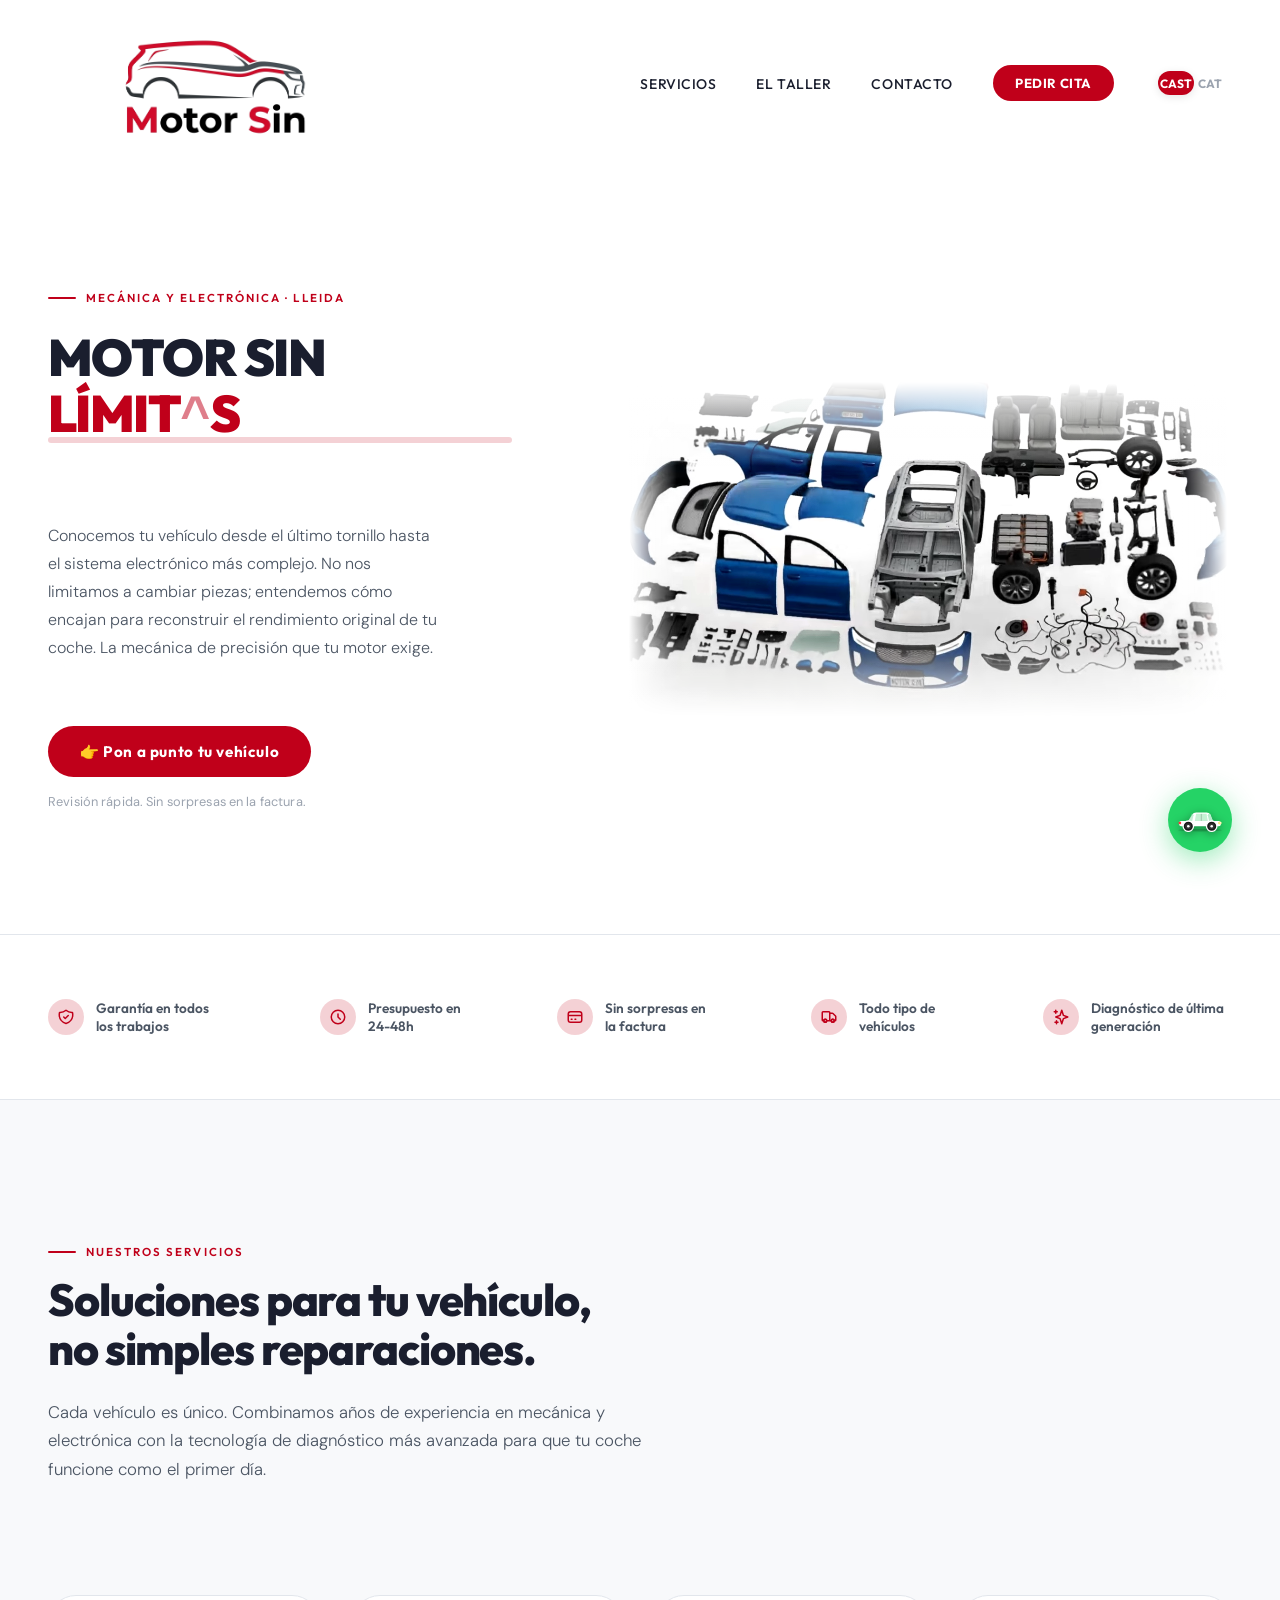
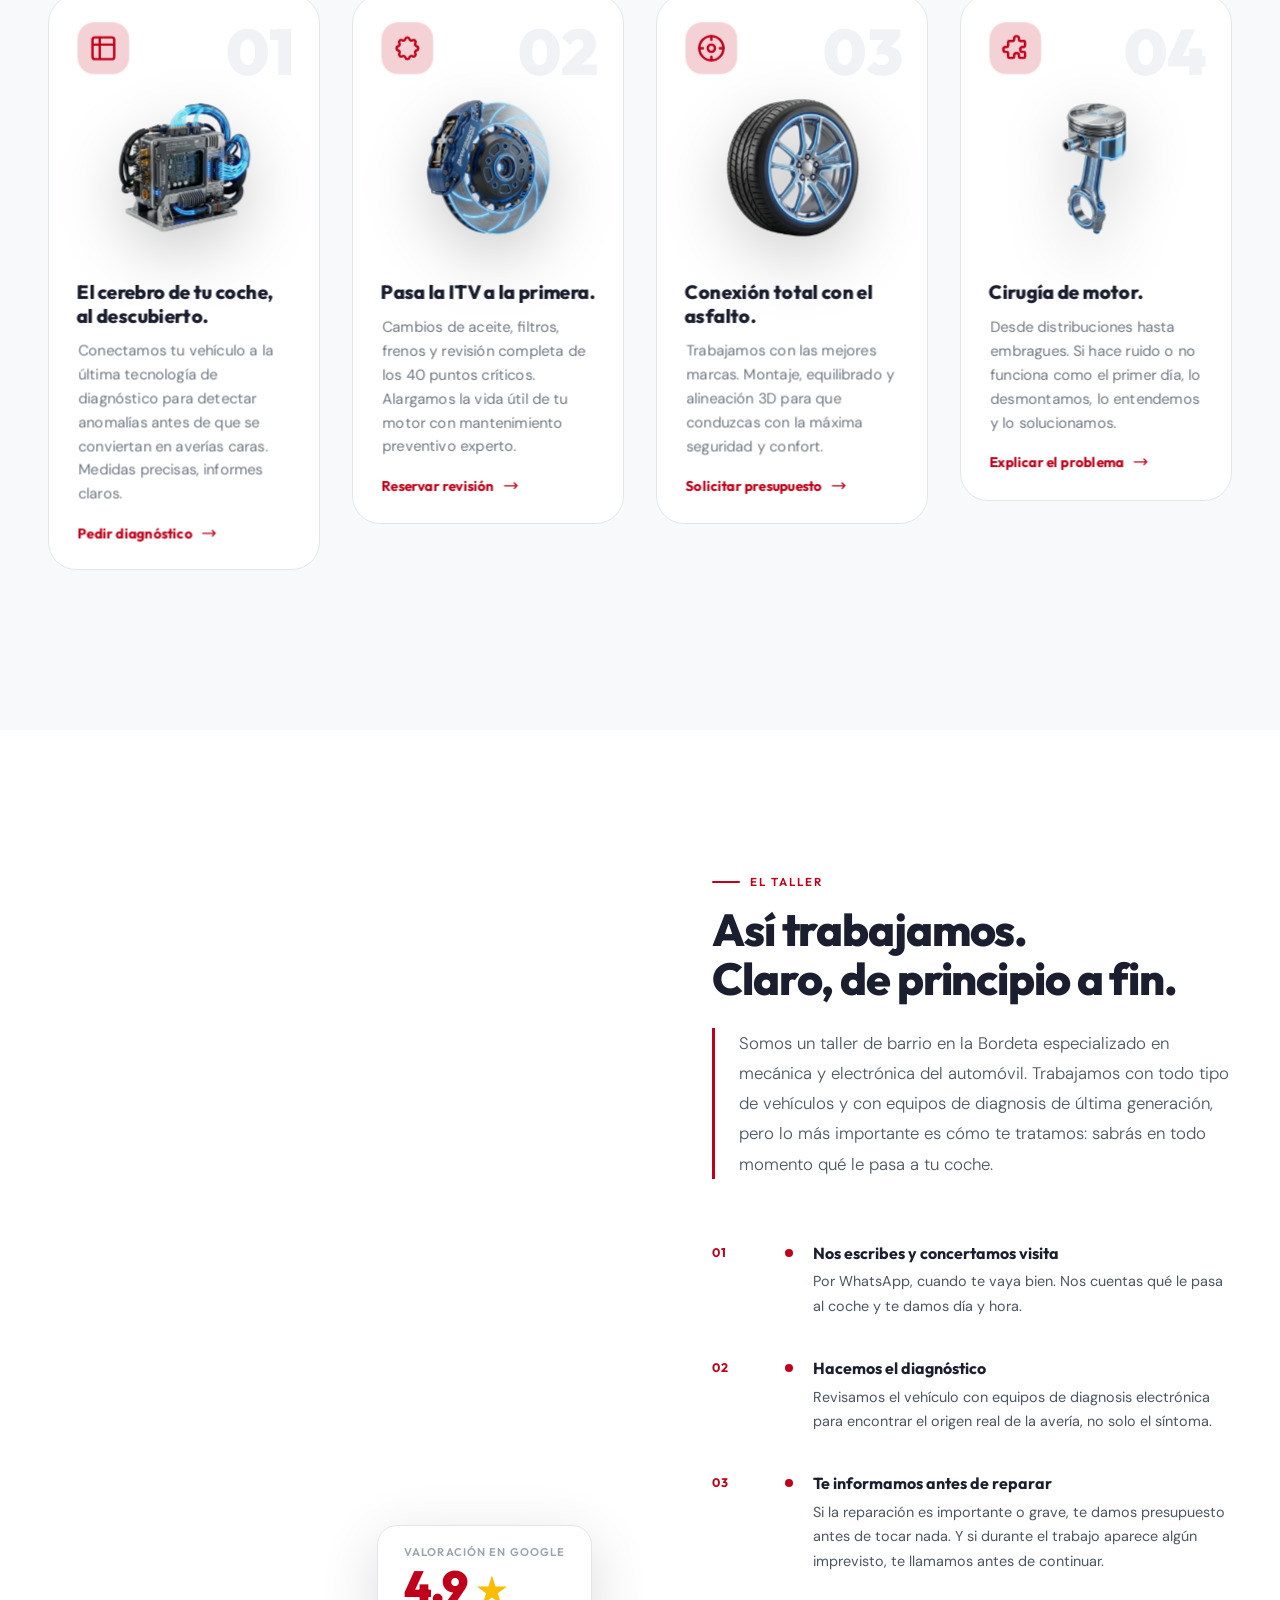
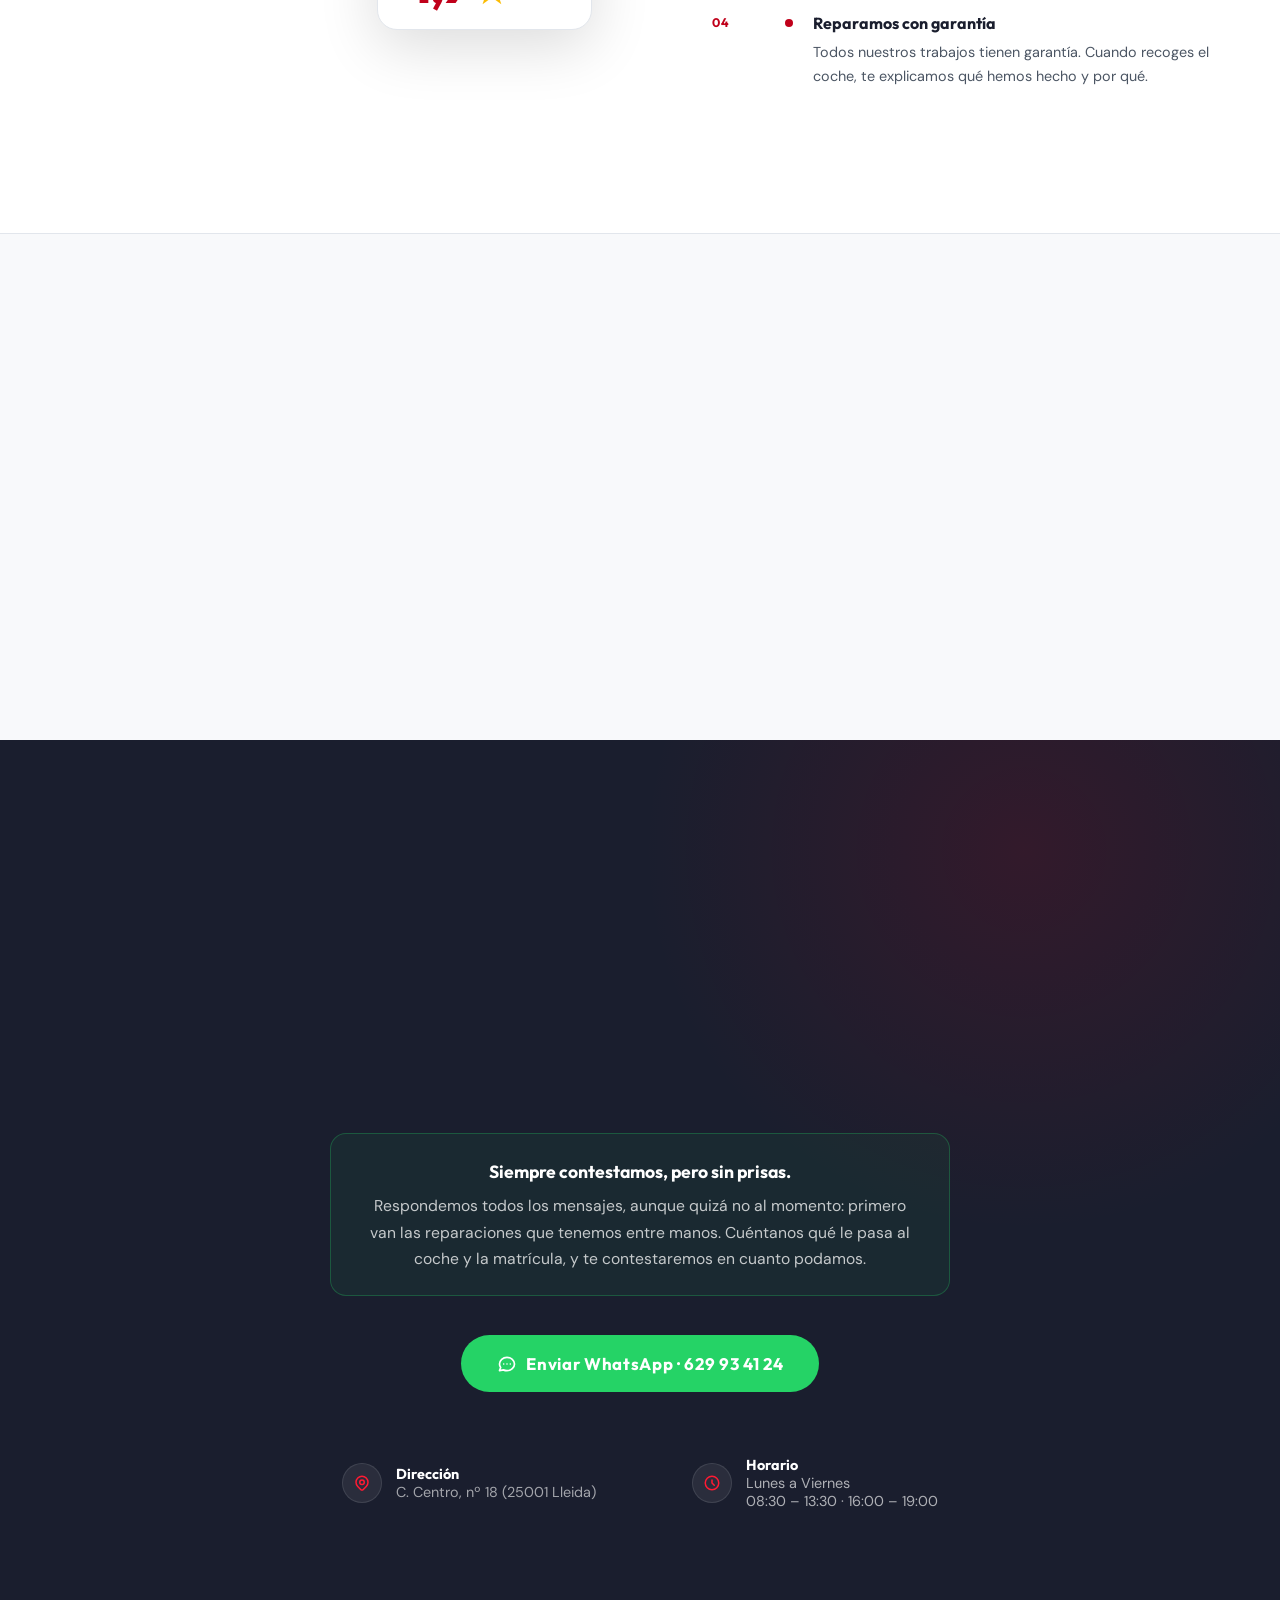
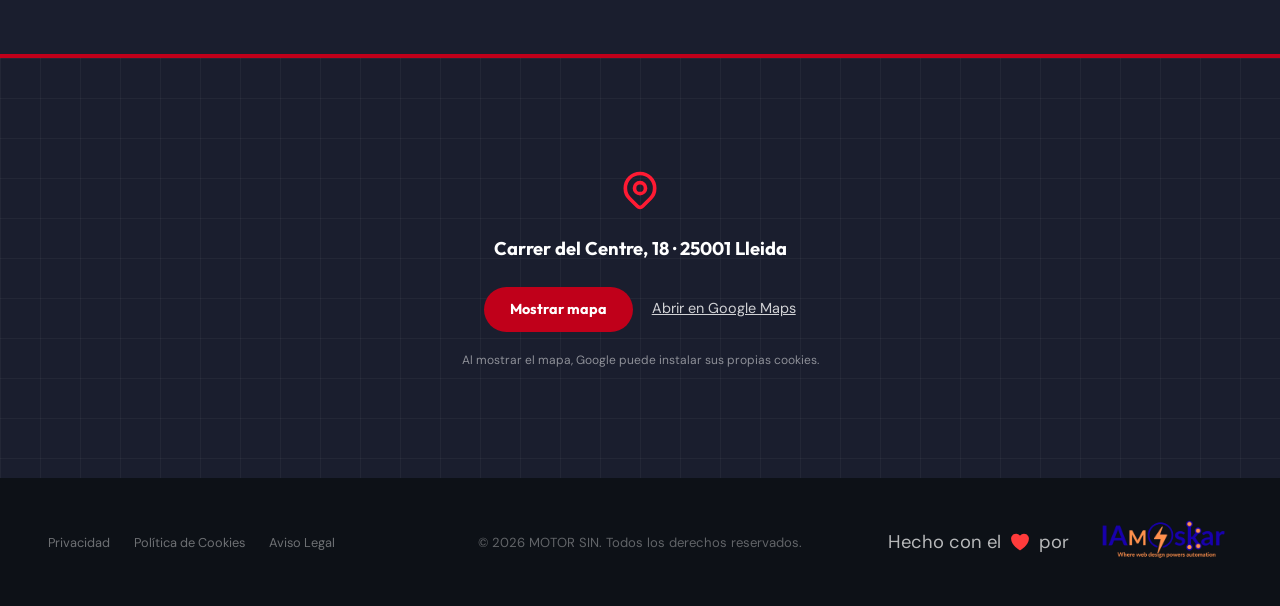
==== commit be5cd59f: "feat: elimina el formulari; contacte només per WhatsApp o al taller - Secció de contacte centrada: e" ====
--- a/index.html
+++ b/index.html
@@ -471,155 +471,62 @@
   </section>
 
   <!-- ======================== CONTACT ======================== -->
-  <section id="contacte" class="contact" aria-label="Formulario de contacto y localización">
-
+  <section id="contacte" class="contact" aria-labelledby="contact-title">
     <div class="contact__inner">
 
-      <div class="contact__left">
-        <p class="section-label reveal" data-i18n="contact-label">Habla con nosotros</p>
-        <h2 class="section-title reveal" data-i18n="contact-title">
-          Conecta tu<br>coche con nosotros.
-        </h2>
-        <p class="reveal" style="font-size:1rem;line-height:1.7;color:rgba(255,255,255,0.6);margin-top:1rem;" data-i18n="contact-desc">
-          Estamos en el barrio de la Bordeta, listos para cuidar de tu vehículo. Pásate a vernos o escríbenos por WhatsApp y reserva tu cita al instante, asegurándote una atención al momento, sin esperas innecesarias.
+      <p class="section-label reveal" data-i18n="contact-label">Habla con nosotros</p>
+      <h2 id="contact-title" class="section-title reveal" data-i18n="contact-title">
+        Escríbenos por WhatsApp<br>o pásate por el taller.
+      </h2>
+      <p class="contact__lead reveal" data-i18n="contact-desc">
+        El mecánico pasa el día con las manos en los coches, así que la mejor manera de hablar con nosotros
+        es enviar un WhatsApp o venir directamente al taller, en la Bordeta.
+      </p>
+
+      <div class="contact__note reveal">
+        <strong class="contact__note-title" data-i18n="contact-note-title">Siempre contestamos, pero sin prisas.</strong>
+        <p data-i18n="contact-note-text">
+          Respondemos todos los mensajes, aunque quizá no al momento: primero van las reparaciones que tenemos
+          entre manos. Cuéntanos qué le pasa al coche y la matrícula, y te contestaremos en cuanto podamos.
         </p>
-
-        <div class="contact__info" role="list">
-
-          <div class="contact-info-item reveal reveal-delay-1" role="listitem">
-            <div class="contact-info-item__icon" aria-hidden="true">
-              <svg xmlns="http://www.w3.org/2000/svg" fill="none" viewBox="0 0 24 24" stroke="currentColor" stroke-width="2">
-                <path stroke-linecap="round" stroke-linejoin="round" d="M17.657 16.657L13.414 20.9a1.998 1.998 0 01-2.827 0l-4.244-4.243a8 8 0 1111.314 0z"/>
-                <path stroke-linecap="round" stroke-linejoin="round" d="M15 11a3 3 0 11-6 0 3 3 0 016 0z"/>
-              </svg>
-            </div>
-            <div>
-              <strong style="color:white;font-family:'Outfit',sans-serif;" data-i18n="contact-loc-title">Dirección</strong><br>
-              <a href="https://maps.google.com/maps?q=Carrer+del+Centre+18%2C+25001+Lleida" target="_blank" rel="noopener noreferrer" style="color:rgba(255,255,255,0.6);" data-i18n="contact-addr-val">C. Centro, nº 18 (25001 Lleida)</a>
-            </div>
-          </div>
-
-          <div class="contact-info-item reveal reveal-delay-2" role="listitem">
-            <div class="contact-info-item__icon" aria-hidden="true">
-              <svg xmlns="http://www.w3.org/2000/svg" fill="none" viewBox="0 0 24 24" stroke="currentColor" stroke-width="2">
-                <path stroke-linecap="round" stroke-linejoin="round" d="M3 5a2 2 0 012-2h3.28a1 1 0 01.948.684l1.498 4.493a1 1 0 01-.502 1.21l-2.257 1.13a11.042 11.042 0 005.516 5.516l1.13-2.257a1 1 0 011.21-.502l4.493 1.498a1 1 0 01.684.949V19a2 2 0 01-2 2h-1C9.716 21 3 14.284 3 6V5z"/>
-              </svg>
-            </div>
-            <div>
-              <strong style="color:white;font-family:'Outfit',sans-serif;" data-i18n="contact-tel-label">Contactar vía WhatsApp</strong><br>
-              <a href="https://wa.me/34629934124?text=Hola!%20Estoy%20en%20la%20web%20de%20MOTOR%20SIN%20y%20me%20gustar%C3%ADa%20reservar%20una%20cita%20o%20hacer%20una%20consulta.%20%C2%BFPod%C3%A9is%20ayudarme%3F" target="_blank" rel="noopener noreferrer" style="color:rgba(255,255,255,0.6);" data-i18n-href="wa-link">629 93 41 24 <span style="font-size:1.4rem;vertical-align:middle;">💬</span></a>
-            </div>
-          </div>
-
-          <div class="contact-info-item reveal reveal-delay-2" role="listitem" style="transition-delay: 0.25s">
-            <div class="contact-info-item__icon" aria-hidden="true">
-              <svg xmlns="http://www.w3.org/2000/svg" fill="none" viewBox="0 0 24 24" stroke="currentColor" stroke-width="2">
-                <path stroke-linecap="round" stroke-linejoin="round" d="M3 8l7.89 5.26a2 2 0 002.22 0L21 8M5 19h14a2 2 0 002-2V7a2 2 0 00-2-2H5a2 2 0 00-2 2v10a2 2 0 002 2z"/>
-              </svg>
-            </div>
-            <div>
-              <strong style="color:white;font-family:'Outfit',sans-serif;" data-i18n="contact-email-label">Correo electrónico</strong><br>
-              <a href="mailto:sinysole@msn.com" style="color:rgba(255,255,255,0.6);">sinysole@msn.com</a>
-            </div>
-          </div>
-
-          <div class="contact-info-item reveal reveal-delay-3" role="listitem">
-            <div class="contact-info-item__icon" aria-hidden="true">
-              <svg xmlns="http://www.w3.org/2000/svg" fill="none" viewBox="0 0 24 24" stroke="currentColor" stroke-width="2">
-                <path stroke-linecap="round" stroke-linejoin="round" d="M12 8v4l3 3m6-3a9 9 0 11-18 0 9 9 0 0118 0z"/>
-              </svg>
-            </div>
-            <div>
-              <strong style="color:white;font-family:'Outfit',sans-serif;" data-i18n="contact-time-label">Horario</strong><br>
-              <span data-i18n="contact-time-val">Lunes a Viernes<br>08:30 – 13:30<br>16:00 – 19:00</span><br>
-            </div>
-          </div>
-        </div>
-      </div>
-      
-      <div class="reveal">
-        <form id="contact-form" class="contact__form" action="https://formsubmit.co/sinysole@msn.com" method="POST" aria-label="Formulario de cita o consulta">
-          <!-- FormSubmit Configuration -->
-          <input type="hidden" name="_subject" value="Nou missatge web MotorSin!">
-          <input type="hidden" name="_captcha" value="false">
-          <input type="hidden" name="_template" value="table">
-          <!-- Honeypot antispam: els bots l'omplen, les persones no el veuen -->
-          <input type="text" name="_honey" style="display:none" tabindex="-1" autocomplete="off" aria-hidden="true">
-          <!-- /FormSubmit -->
-          
-          <div class="form-title-wrap" style="color: var(--color-red); text-transform: uppercase; font-family: var(--font-heading); font-size: 0.85rem; font-weight: 700; margin-bottom: 2rem; letter-spacing: 0.05em;" data-i18n="form-title">
-            TAMBIÉN PUEDES CONTACTAR MEDIANTE ESTE FORMULARIO:
-          </div>
-          
-          <div class="form-grid">
-            
-            <div class="form-group">
-              <label for="form-nom" class="form-label" data-i18n="form-lbl-name">Nombre *</label>
-              <input type="text" id="form-nom" name="nom" class="form-input"
-                     placeholder="Tu nombre" data-i18n="form-ph-name" required autocomplete="given-name">
-              <div class="form-input-bar" aria-hidden="true"></div>
-            </div>
- 
-            <div class="form-group">
-              <label for="form-matricula" class="form-label" data-i18n="form-lbl-mat">Matrícula (opcional)</label>
-              <input type="text" id="form-matricula" name="matricula" class="form-input"
-                     placeholder="Ex: 1234ABC" autocomplete="off" data-i18n="form-ph-mat">
-              <div class="form-input-bar" aria-hidden="true"></div>
-            </div>
-
-            <div class="form-group full-width">
-              <label for="form-telefon" class="form-label" data-i18n="form-lbl-tel">Teléfono *</label>
-              <input type="tel" id="form-telefon" name="telefon" class="form-input"
-                     placeholder="Tu teléfono" data-i18n="form-ph-tel" required autocomplete="tel">
-              <div class="form-input-bar" aria-hidden="true"></div>
-            </div>
-
-            <div class="form-group full-width">
-              <label for="form-email" class="form-label" data-i18n="form-lbl-email">Correo electrónico *</label>
-              <input type="email" id="form-email" name="email" class="form-input"
-                     placeholder="Tu correo electrónico" data-i18n="form-ph-email" required autocomplete="email">
-              <div class="form-input-bar" aria-hidden="true"></div>
-            </div>
-
-            <div class="form-group full-width">
-              <label for="form-missatge" class="form-label" data-i18n="form-lbl-msg">¿Qué le pasa a tu coche? *</label>
-              <textarea id="form-missatge" name="missatge" class="form-textarea"
-                        placeholder="Cuéntanos qué le pasa al coche..." data-i18n="form-ph-msg"
-                        required></textarea>
-              <div class="form-input-bar" aria-hidden="true"></div>
-            </div>
-
-          </div>
-
-          <div class="form-checkbox" style="margin-bottom: 2rem; display: flex; align-items: start; gap: 0.5rem;">
-            <input type="checkbox" id="form-privacitat-check" name="privacitat_acceptada" required style="margin-top: 5px;">
-            <label for="form-privacitat-check" data-i18n="form-check-priv" style="font-size: 0.9rem; color: rgba(255,255,255,0.8);">
-              Acepto la <a href="#" style="text-decoration: underline;" onclick="event.preventDefault(); openLegalModal('privacitat');">Política de Privacidad</a>.
-            </label>
-          </div>
-
-          <div class="form-success" role="alert" aria-live="polite">
-            <svg xmlns="http://www.w3.org/2000/svg" fill="none" viewBox="0 0 24 24" stroke="#25D366" stroke-width="2"
-                 style="width:56px;height:56px;margin:0 auto 1.2rem;">
-              <path stroke-linecap="round" stroke-linejoin="round" d="M9 12l2 2 4-4m6 2a9 9 0 11-18 0 9 9 0 0118 0z"/>
-            </svg>
-            <h3 style="font-family:'Outfit',sans-serif;font-size:1.3rem;margin-bottom:.6rem;color:white;" data-i18n="form-success-title">¡Mensaje recibido!</h3>
-            <p style="font-size:.95rem;opacity:.8;line-height:1.6;" data-i18n="form-success-body">Arrancamos motores — nos ponemos en contacto contigo lo antes posible.</p>
-          </div>
-
-          <button type="submit" class="form-submit" id="form-submit-btn" aria-label="Enviar formulario de cita" data-i18n="form-submit-btn">
-            Enviar mensaje
+      </div>
+
+      <a href="https://wa.me/34629934124?text=Hola!%20Estoy%20en%20la%20web%20de%20MOTOR%20SIN%20y%20me%20gustar%C3%ADa%20reservar%20una%20cita%20o%20hacer%20una%20consulta.%20%C2%BFPod%C3%A9is%20ayudarme%3F" class="btn-magnetic btn-whatsapp contact__cta reveal" id="contact-whatsapp-btn"
+         data-i18n-href="wa-link" target="_blank" rel="noopener noreferrer">
+        <svg xmlns="http://www.w3.org/2000/svg" fill="none" viewBox="0 0 24 24" stroke="currentColor" stroke-width="2" aria-hidden="true">
+          <path stroke-linecap="round" stroke-linejoin="round" d="M8 12h.01M12 12h.01M16 12h.01M21 12c0 4.418-4.03 8-9 8a9.863 9.863 0 01-4.255-.949L3 20l1.395-3.72C3.512 15.042 3 13.574 3 12c0-4.418 4.03-8 9-8s9 3.582 9 8z"/>
+        </svg>
+        <span data-i18n="contact-cta">Enviar WhatsApp <span class="nowrap">· 629 93 41 24</span></span>
+      </a>
+
+      <div class="contact__info" role="list">
+
+        <div class="contact-info-item reveal reveal-delay-1" role="listitem">
+          <div class="contact-info-item__icon" aria-hidden="true">
             <svg xmlns="http://www.w3.org/2000/svg" fill="none" viewBox="0 0 24 24" stroke="currentColor" stroke-width="2">
-              <path stroke-linecap="round" stroke-linejoin="round" d="M14 5l7 7m0 0l-7 7m7-7H3"/>
-            </svg>
-          </button>
-
-          <p class="form-legal-footer" style="font-size:.7rem;color:rgba(255,255,255,.5);line-height:1.4;margin-top:1.5rem;" data-i18n="form-legal-footer">
-            Información básica: Responsable: Sin i Solé Motors, SL. Finalidad: Gestionar tu cita. Derechos: acceso, rectificación, supresión y demás derechos en sinysole@msn.com. Más info en nuestra <a href="#" style="text-decoration: underline;" onclick="event.preventDefault(); openLegalModal('privacitat');">Política de Privacidad</a>.
-          </p>
-        </form>
-      </div>
-
+              <path stroke-linecap="round" stroke-linejoin="round" d="M17.657 16.657L13.414 20.9a1.998 1.998 0 01-2.827 0l-4.244-4.243a8 8 0 1111.314 0z"/>
+              <path stroke-linecap="round" stroke-linejoin="round" d="M15 11a3 3 0 11-6 0 3 3 0 016 0z"/>
+            </svg>
+          </div>
+          <div>
+            <strong data-i18n="contact-loc-title">Dirección</strong><br>
+            <a href="https://maps.app.goo.gl/xGSjrtumuKZzuL2H9" target="_blank" rel="noopener noreferrer" data-i18n="contact-addr-val">C. Centro, nº 18 (25001 Lleida)</a>
+          </div>
+        </div>
+
+        <div class="contact-info-item reveal reveal-delay-2" role="listitem">
+          <div class="contact-info-item__icon" aria-hidden="true">
+            <svg xmlns="http://www.w3.org/2000/svg" fill="none" viewBox="0 0 24 24" stroke="currentColor" stroke-width="2">
+              <path stroke-linecap="round" stroke-linejoin="round" d="M12 8v4l3 3m6-3a9 9 0 11-18 0 9 9 0 0118 0z"/>
+            </svg>
+          </div>
+          <div>
+            <strong data-i18n="contact-time-label">Horario</strong><br>
+            <span data-i18n="contact-time-val">Lunes a Viernes<br>08:30 – 13:30 · 16:00 – 19:00</span>
+          </div>
+        </div>
+
+      </div>
     </div>
   </section>
 
--- a/css/style.css
+++ b/css/style.css
@@ -168,7 +168,7 @@
 .nav__link:hover::after { width: 100%; }
 
 /* Universal Primary Button (Neon 3D) */
-.nav__cta, .btn-magnetic, .form-submit {
+.nav__cta, .btn-magnetic {
   display: inline-flex;
   align-items: center;
   justify-content: center;
@@ -196,41 +196,35 @@
   text-transform: uppercase;
   white-space: nowrap;
 }
-.form-submit {
-  width: 100%;
-  margin-top: var(--space-md);
-  font-size: 1rem;
-  padding: 1.1rem 2rem;
-}
 .btn-magnetic {
   width: fit-content;
 }
 
 /* Neon Glow & 3D Lift on Hover */
-.nav__cta:hover, .btn-magnetic:hover, .form-submit:hover {
+.nav__cta:hover, .btn-magnetic:hover {
   transform: translateY(-4px);
   background: var(--color-red-light);
   box-shadow: 0 12px 28px rgba(192, 0, 26, 0.55), 0 0 18px rgba(255, 26, 51, 0.40);
   color: #ffffff;
 }
 
-.nav__cta:hover svg, .btn-magnetic:hover svg, .form-submit:hover svg {
+.nav__cta:hover svg, .btn-magnetic:hover svg {
   transform: translateX(4px);
 }
 
-.nav__cta svg, .btn-magnetic svg, .form-submit svg {
+.nav__cta svg, .btn-magnetic svg {
   width: 20px;
   height: 20px;
   transition: transform var(--transition-fast);
 }
 
-.nav__cta:active, .btn-magnetic:active, .form-submit:active {
+.nav__cta:active, .btn-magnetic:active {
   transform: translateY(0);
   box-shadow: 0 4px 10px rgba(192, 0, 26, 0.35);
 }
 
 /* Internal sweeping light effect */
-.nav__cta::after, .btn-magnetic::after, .form-submit::after {
+.nav__cta::after, .btn-magnetic::after {
   content: '';
   position: absolute;
   top: 0; left: -100%;
@@ -241,7 +235,7 @@
   transition: left 0.7s ease;
 }
 
-.nav__cta:hover::after, .btn-magnetic:hover::after, .form-submit:hover::after {
+.nav__cta:hover::after, .btn-magnetic:hover::after {
   left: 200%;
 }
 
@@ -1129,24 +1123,73 @@
 }
 
 .contact__inner {
-  max-width: 1200px;
+  position: relative;
+  max-width: 760px;
   margin: 0 auto;
-  display: grid;
-  grid-template-columns: 1fr 1.2fr;
-  gap: var(--space-3xl);
-  align-items: start;
-}
-
-.contact .section-label { color: var(--color-red-light); }
+  text-align: center;
+}
+
+.contact .section-label { color: var(--color-red-light); justify-content: center; }
 .contact .section-label::before { background: var(--color-red-light); }
 
 .contact .section-title { color: var(--color-white); }
 
+.contact__lead {
+  max-width: 60ch;
+  margin: 1.2rem auto 0;
+  font-size: 1.1rem;
+  line-height: 1.8;
+  color: rgba(255,255,255,0.7);
+}
+
+/* "Sempre contestem, però sense presses" */
+.contact__note {
+  max-width: 620px;
+  margin: 2rem auto 0;
+  padding: 1.4rem 1.8rem;
+  border: 1px solid rgba(37, 211, 102, 0.28);
+  border-radius: var(--radius-md);
+  background: rgba(37, 211, 102, 0.06);
+  font-size: 0.98rem;
+  line-height: 1.7;
+  color: rgba(255,255,255,0.75);
+}
+
+.contact__note-title {
+  display: block;
+  margin-bottom: 0.4rem;
+  font-family: var(--font-heading);
+  font-size: 1.1rem;
+  color: var(--color-white);
+}
+
+.contact__cta {
+  margin: 2.4rem auto 0;
+  font-size: 1.05rem;
+  padding: 1.15rem 2.2rem;
+}
+
+/* Botó principal de WhatsApp (verd de marca WhatsApp) */
+.btn-whatsapp { background: #25D366; }
+.nowrap { white-space: nowrap; }
+.btn-whatsapp:hover {
+  background: #1EBE5D;
+  box-shadow: 0 12px 28px rgba(37, 211, 102, 0.45), 0 0 18px rgba(37, 211, 102, 0.35);
+}
+.btn-whatsapp:active { box-shadow: 0 4px 10px rgba(37, 211, 102, 0.35); }
+
 .contact__info {
   display: flex;
-  flex-direction: column;
-  gap: var(--space-md);
-  margin-top: var(--space-lg);
+  flex-wrap: wrap;
+  justify-content: center;
+  gap: var(--space-md) var(--space-2xl);
+  margin-top: var(--space-xl);
+  text-align: left;
+}
+
+.contact-info-item strong {
+  color: var(--color-white);
+  font-family: var(--font-heading);
 }
 
 .contact-info-item {
@@ -1188,111 +1231,6 @@
   text-shadow: 0 0 8px rgba(255, 255, 255, 0.3);
 }
 
-/* Form */
-.contact__form {
-  background: rgba(255,255,255,0.04);
-  border: 1px solid rgba(255,255,255,0.08);
-  border-radius: var(--radius-lg);
-  padding: 2.5rem;
-  backdrop-filter: blur(10px);
-}
-
-.form-grid {
-  display: grid;
-  grid-template-columns: 1fr 1fr;
-  gap: 1.2rem;
-}
-
-.form-group {
-  position: relative;
-}
-
-.form-group.full-width {
-  grid-column: 1 / -1;
-}
-
-.form-label {
-  display: block;
-  font-family: var(--font-heading);
-  font-size: 0.75rem;
-  font-weight: 600;
-  letter-spacing: 0.08em;
-  text-transform: uppercase;
-  color: rgba(255,255,255,0.5);
-  margin-bottom: 0.5rem;
-  transition: color var(--transition-fast);
-}
-
-.form-group:focus-within .form-label {
-  color: var(--color-red-light);
-}
-
-.form-input,
-.form-textarea {
-  width: 100%;
-  background: rgba(255,255,255,0.06);
-  border: 1px solid rgba(255,255,255,0.1);
-  border-radius: var(--radius-sm);
-  padding: 0.85rem 1.1rem;
-  font-family: var(--font-body);
-  font-size: 0.95rem;
-  color: var(--color-white);
-  outline: none;
-  transition: border-color var(--transition-fast), background var(--transition-fast), box-shadow var(--transition-fast);
-}
-
-.form-input::placeholder,
-.form-textarea::placeholder {
-  color: rgba(255,255,255,0.25);
-}
-
-.form-input:focus,
-.form-textarea:focus {
-  border-color: var(--color-red);
-  background: rgba(192, 0, 26, 0.06);
-  box-shadow: 0 0 0 3px rgba(192, 0, 26, 0.18);
-}
-
-.form-textarea {
-  min-height: 130px;
-  resize: vertical;
-  line-height: 1.6;
-}
-
-/* Animated focus bar */
-.form-input-bar {
-  position: absolute;
-  bottom: 0; left: 50%;
-  width: 0; height: 2px;
-  background: var(--color-red);
-  border-radius: 0 0 var(--radius-sm) var(--radius-sm);
-  transform: translateX(-50%);
-  transition: width var(--transition-med);
-}
-
-.form-group:focus-within .form-input-bar {
-  width: 100%;
-}
-
-/* Removed .form-submit specific styles to use Universal Primary Button */
-/* Success state */
-.form-success {
-  display: none;
-  text-align: center;
-  padding: 3rem var(--space-lg);
-  color: var(--color-white);
-  border: 1px solid rgba(37, 211, 102, 0.25);
-  border-radius: var(--radius-lg);
-  background: rgba(37, 211, 102, 0.05);
-  animation: successFadeIn 0.5s ease forwards;
-}
-
-@keyframes successFadeIn {
-  from { opacity: 0; transform: translateY(12px); }
-  to   { opacity: 1; transform: translateY(0); }
-}
-
-.form-success.active { display: block; }
 
 
 /* =========================================
@@ -1683,20 +1621,11 @@
 /* Per a botons amb border-radius arrodonit */
 .nav__cta:focus-visible,
 .btn-magnetic:focus-visible,
-.form-submit:focus-visible,
 .whatsapp-float:focus-visible,
 .scroll-top:focus-visible,
 .modal__close:focus-visible {
   outline-offset: 4px;
   border-radius: var(--radius-xl);
-}
-
-/* Form inputs: substituir outline per box-shadow coherent */
-.form-input:focus-visible,
-.form-textarea:focus-visible {
-  outline: none;
-  border-color: var(--color-red);
-  box-shadow: 0 0 0 3px rgba(192, 0, 26, 0.25);
 }
 
 /* Amagar focus-visible en mòbils tàctils (no necessari) */
@@ -1897,11 +1826,6 @@
     min-width: 0;
   }
 
-  .contact__inner {
-    grid-template-columns: 1fr;
-    gap: var(--space-xl);
-  }
-
   .nav__links { display: none; }
   .nav__hamburger { display: flex; }
   .mobile-nav { display: flex; }
@@ -1968,14 +1892,6 @@
 @media (max-width: 600px) {
   .services__grid {
     grid-template-columns: 1fr;
-  }
-
-  .form-grid {
-    grid-template-columns: 1fr;
-  }
-
-  .form-group.full-width {
-    grid-column: auto;
   }
 
   .hero__title {
@@ -2001,7 +1917,7 @@
    cursor: none a tot element interactiu
    ========================================= */
 a, button, [role="button"], label,
-.btn-magnetic, .form-submit, .nav__cta,
+.btn-magnetic, .nav__cta,
 .service-card, .service-card__link,
 .whatsapp-float__btn, .scroll-top,
 .nav__link, .footer__link, .mobile-nav__link,
@@ -2010,7 +1926,7 @@
 }
 @media (hover: none) and (pointer: coarse) {
   a, button, [role="button"], label,
-  .btn-magnetic, .form-submit, .nav__cta,
+  .btn-magnetic, .nav__cta,
   .service-card, .service-card__link,
   .whatsapp-float__btn, .scroll-top,
   .nav__link, .footer__link, .mobile-nav__link,
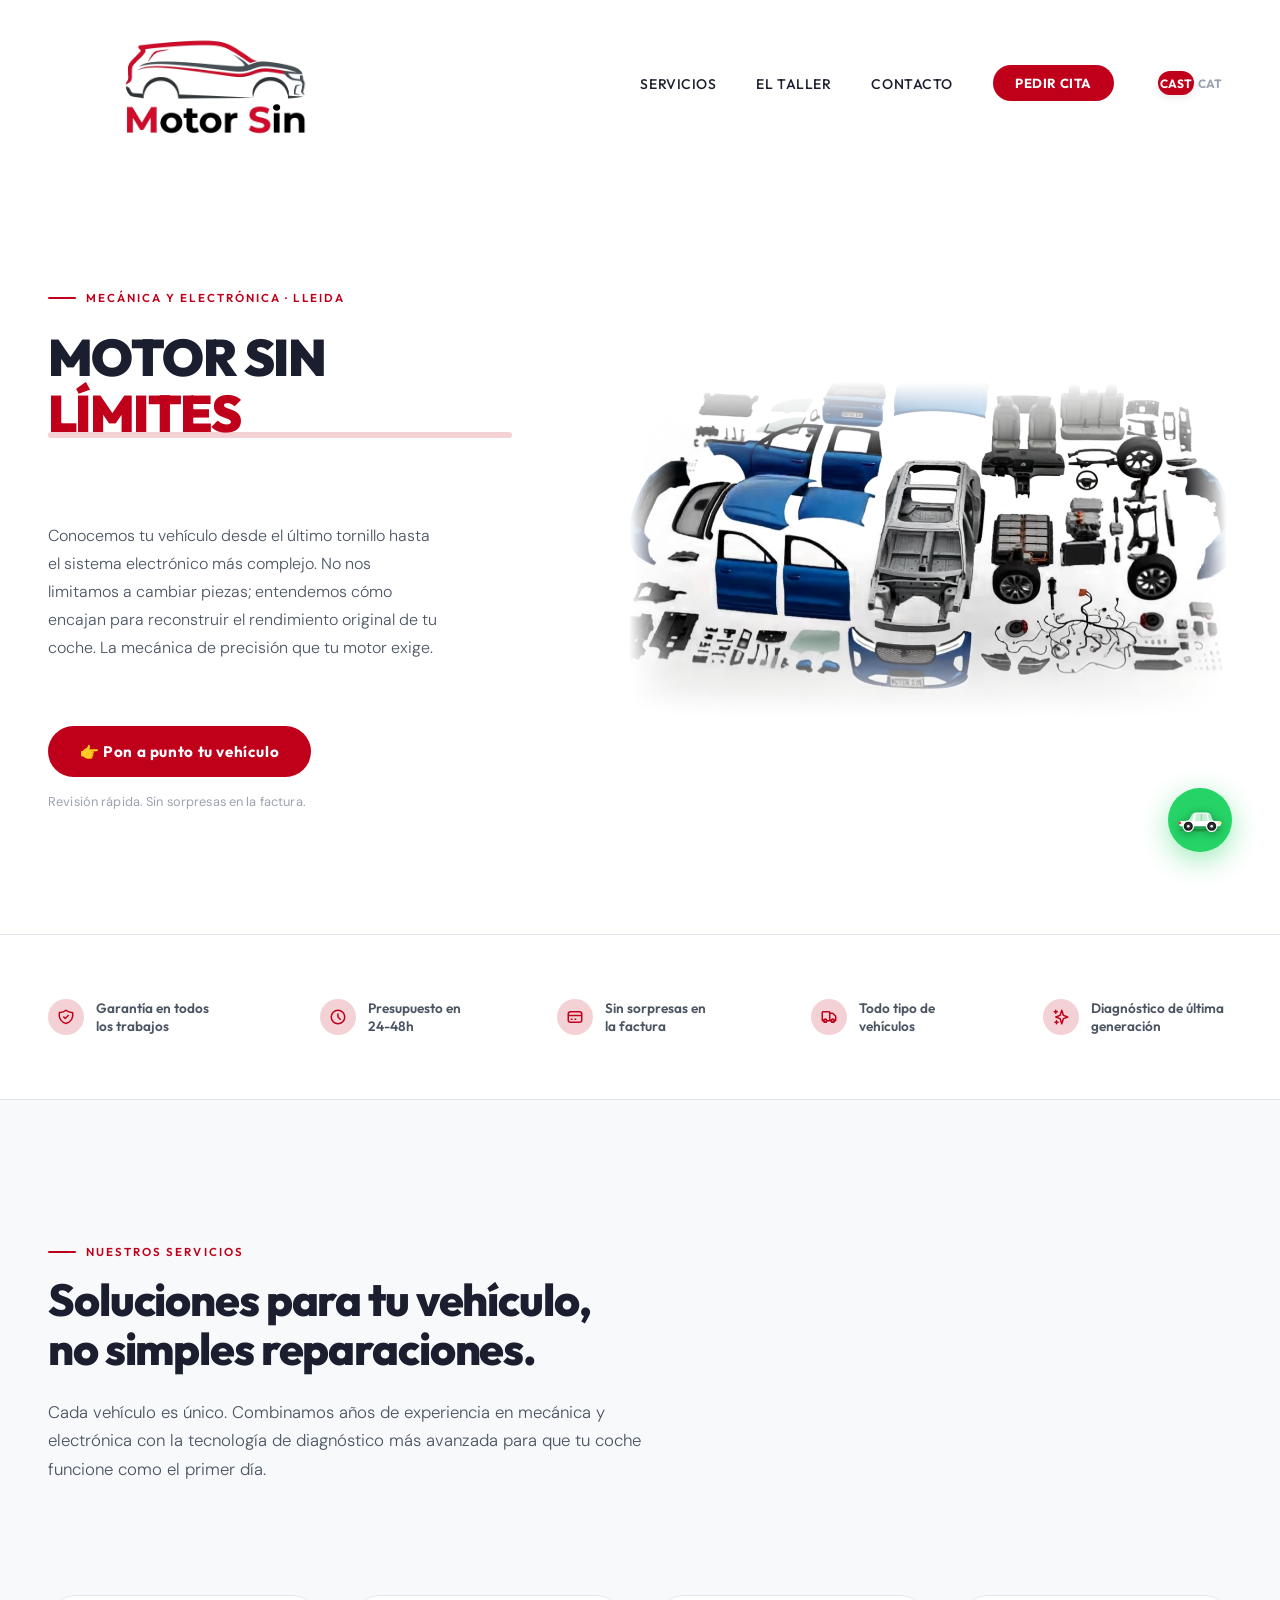
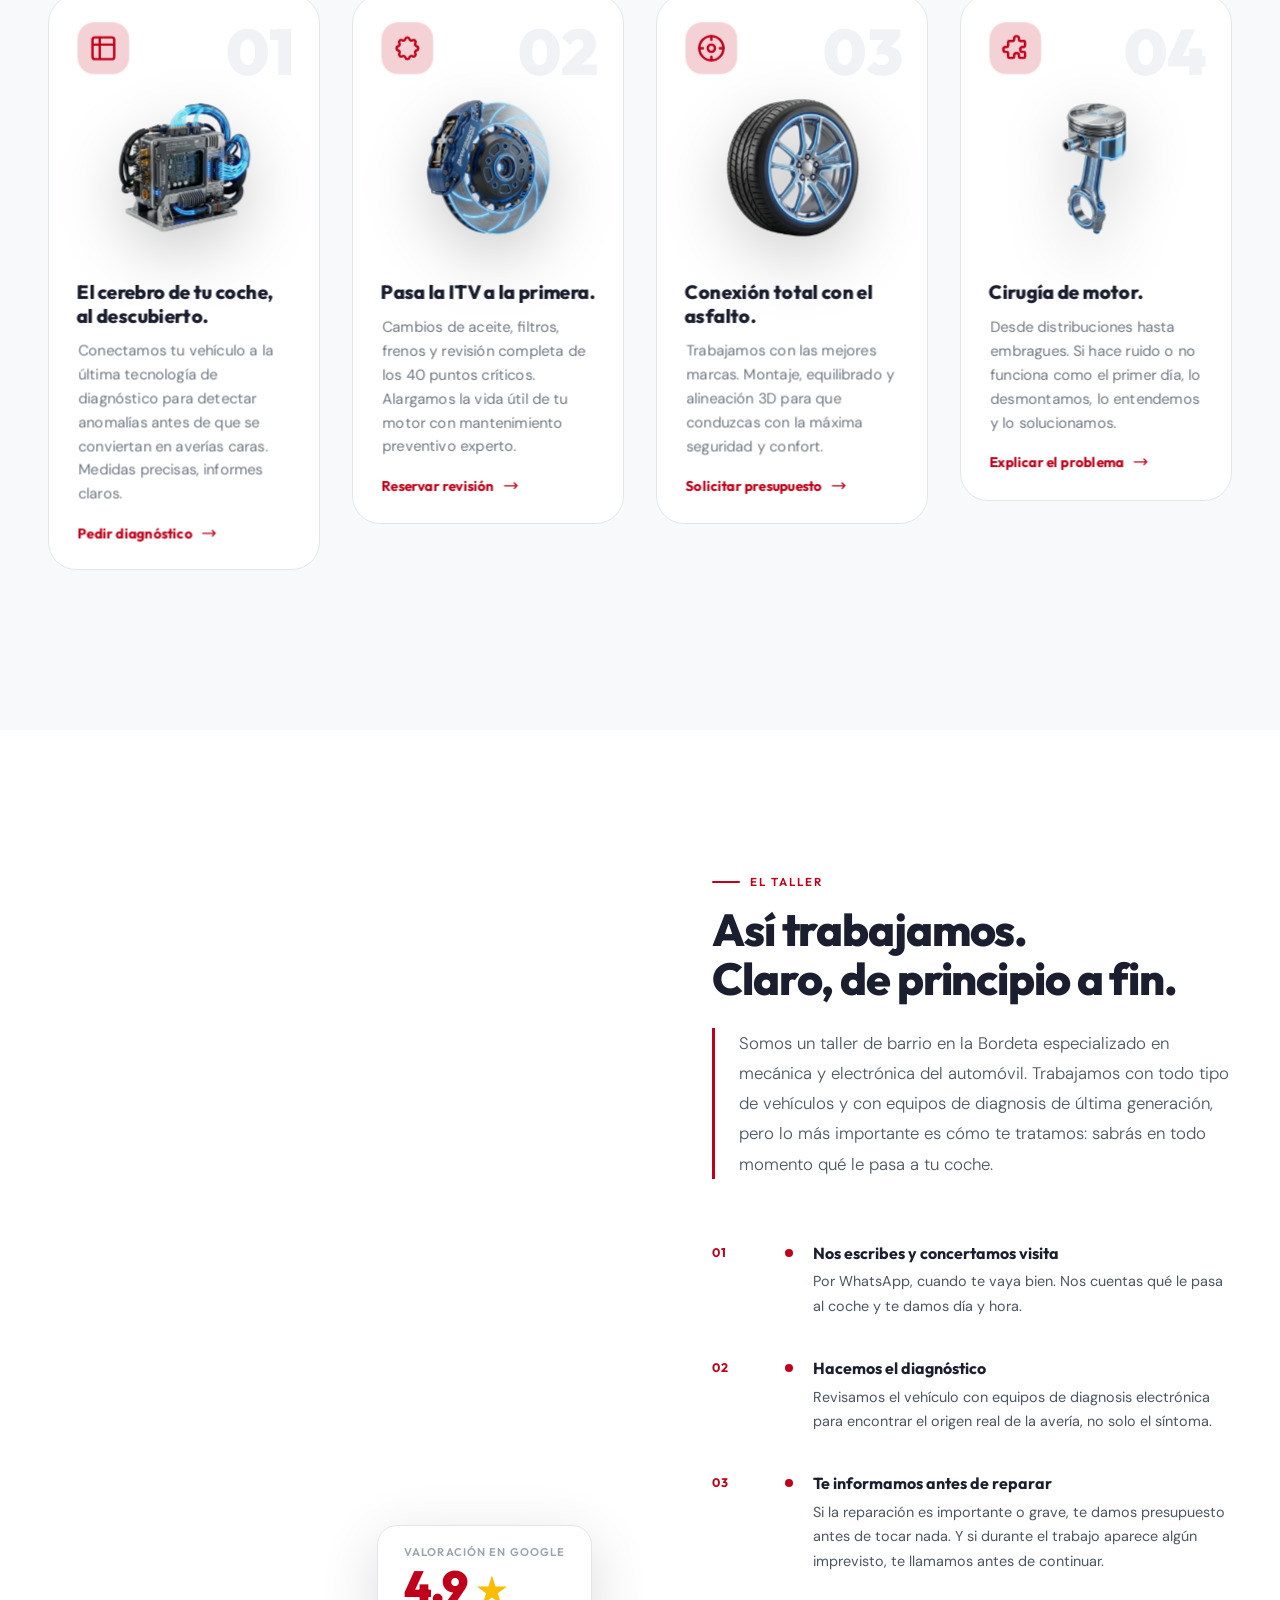
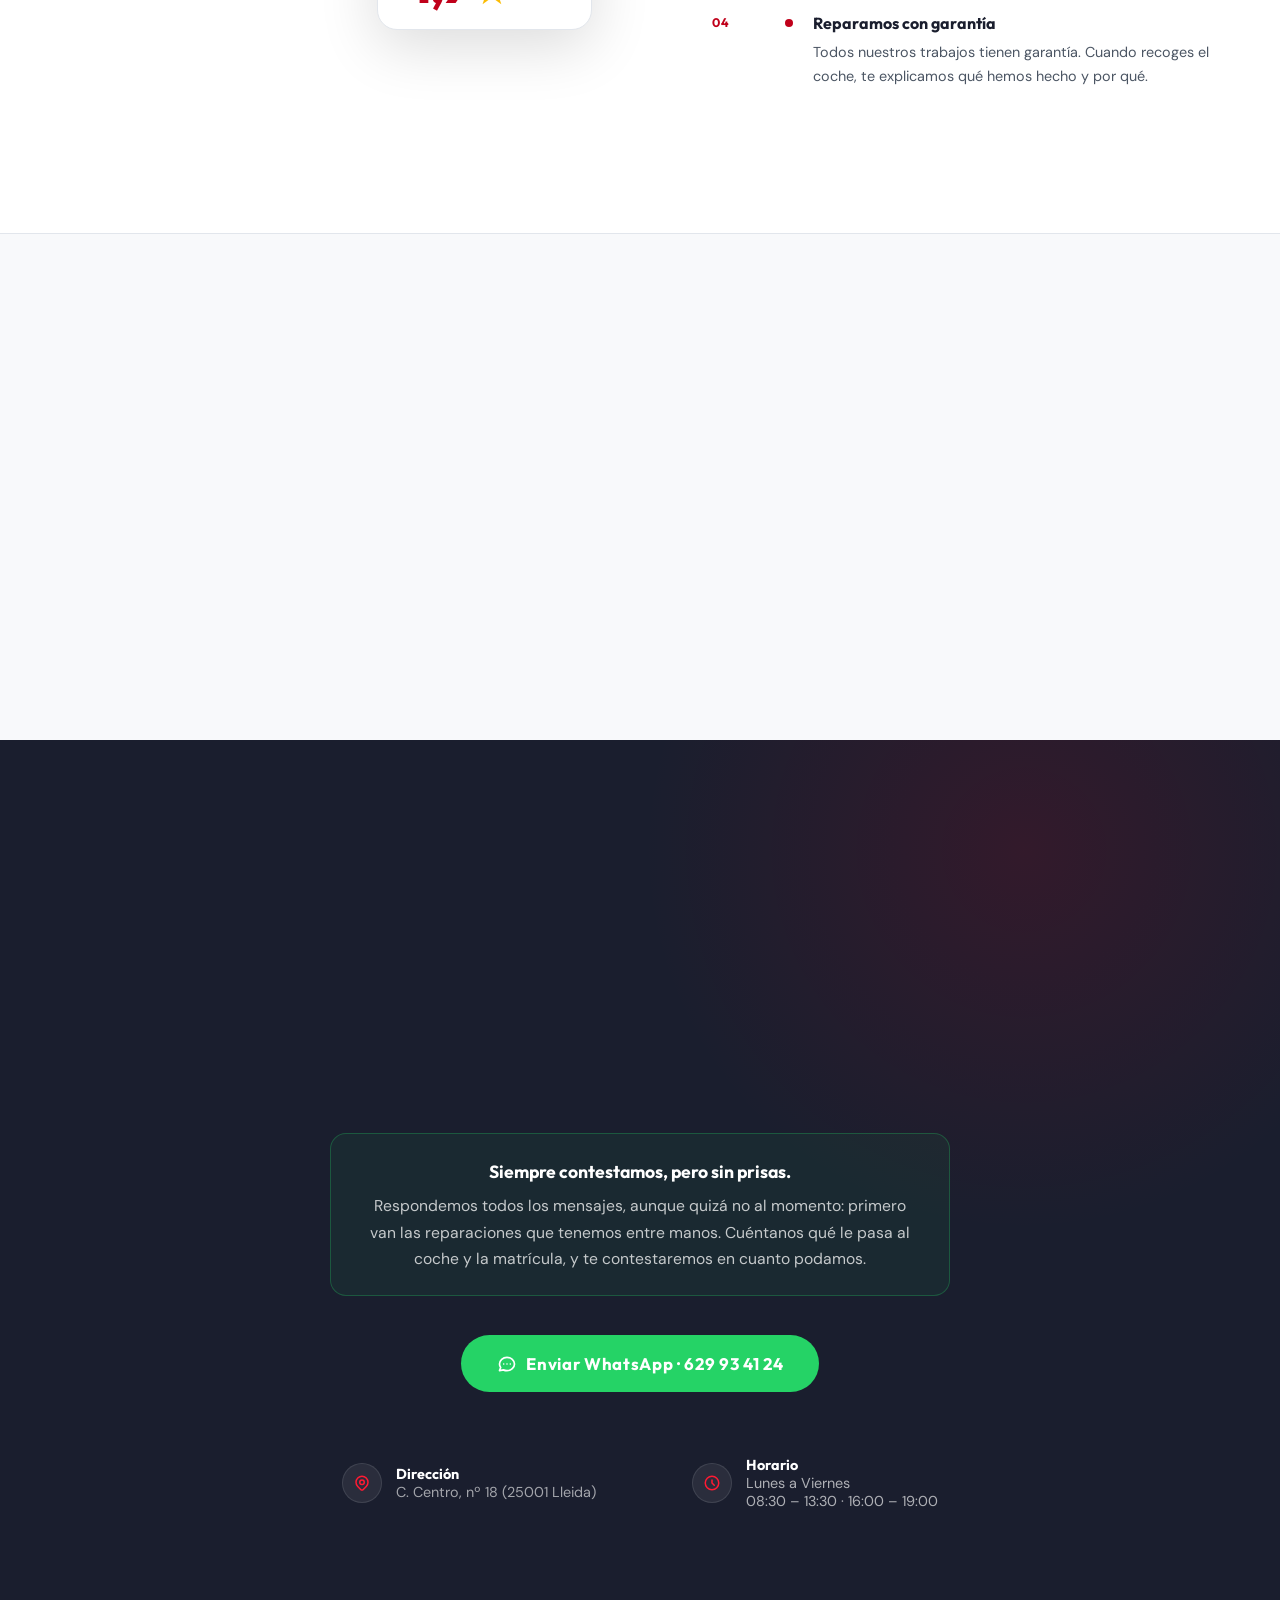
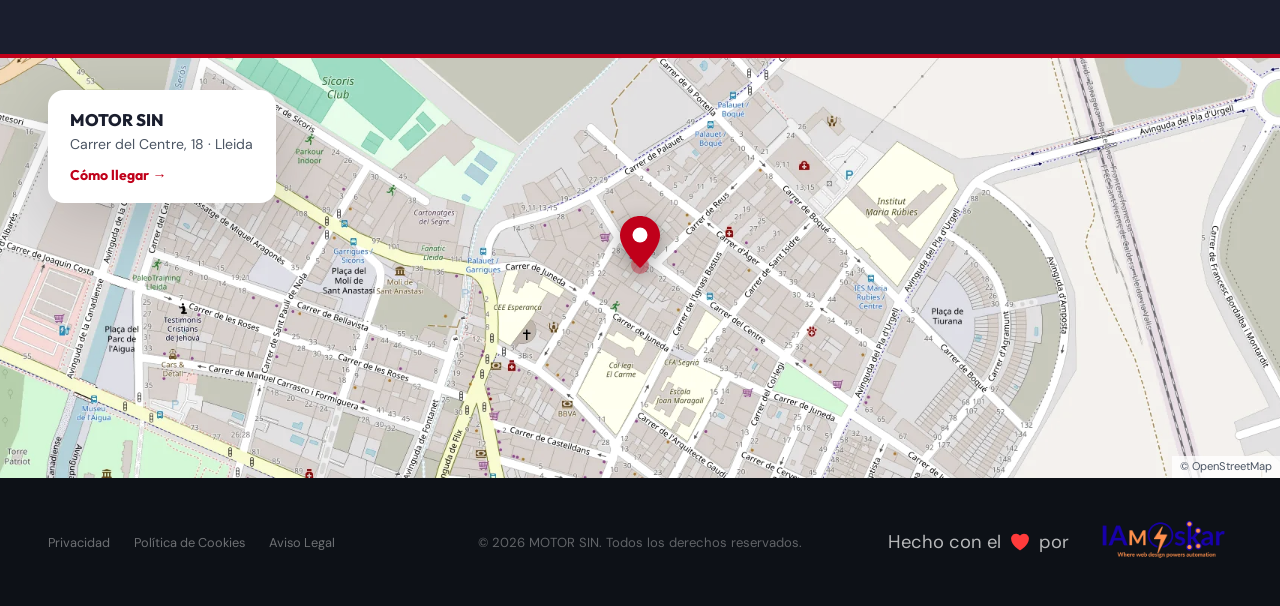
==== commit 22ad8e3b: "feat: mapa estàtic d'OpenStreetMap en lloc de l'iframe de Google Maps - Imatge del plànol (© OpenStr" ====
--- a/index.html
+++ b/index.html
@@ -530,23 +530,26 @@
     </div>
   </section>
 
-  <!-- ======================== GOOGLE MAPS ======================== -->
-  <!-- El mapa de Google només es carrega quan l'usuari ho demana (evita cookies de tercers sense consentiment) -->
-  <div class="map-section" id="mapa" aria-label="Mapa de localización de MOTOR SIN">
-    <div class="map-facade">
-      <div class="map-facade__inner">
-        <svg class="map-facade__pin" xmlns="http://www.w3.org/2000/svg" fill="none" viewBox="0 0 24 24" stroke="currentColor" stroke-width="2" aria-hidden="true">
-          <path stroke-linecap="round" stroke-linejoin="round" d="M17.657 16.657L13.414 20.9a1.998 1.998 0 01-2.827 0l-4.244-4.243a8 8 0 1111.314 0z"/>
-          <path stroke-linecap="round" stroke-linejoin="round" d="M15 11a3 3 0 11-6 0 3 3 0 016 0z"/>
+  <!-- ======================== MAPA ======================== -->
+  <!-- Imatge estàtica d'OpenStreetMap (sense cookies). En clicar s'obre Google Maps. -->
+  <div class="map-section" id="mapa">
+    <a href="https://maps.app.goo.gl/xGSjrtumuKZzuL2H9" class="map-static" target="_blank" rel="noopener noreferrer"
+       data-i18n-title="map-aria" aria-label="Abrir la ubicación de MOTOR SIN en Google Maps">
+      <img src="public/images/mapa-taller.webp" class="map-static__img" width="1792" height="560" loading="lazy"
+           alt="Plano del barrio de la Bordeta (Lleida) con la ubicación del taller MOTOR SIN en el Carrer del Centre">
+      <span class="map-static__pin" aria-hidden="true">
+        <svg viewBox="0 0 40 52" xmlns="http://www.w3.org/2000/svg">
+          <path d="M20 0C9 0 0 8.7 0 19.5 0 33.4 20 52 20 52s20-18.6 20-32.5C40 8.7 31 0 20 0z" fill="#C0001A"/>
+          <circle cx="20" cy="19" r="7.5" fill="#fff"/>
         </svg>
-        <p class="map-facade__addr">Carrer del Centre, 18 · 25001 Lleida</p>
-        <div class="map-facade__actions">
-          <button type="button" class="map-facade__btn" id="map-load-btn" data-i18n="map-load">Mostrar mapa</button>
-          <a href="https://maps.app.goo.gl/xGSjrtumuKZzuL2H9" class="map-facade__link" target="_blank" rel="noopener noreferrer" data-i18n="map-open">Abrir en Google Maps</a>
-        </div>
-        <p class="map-facade__note" data-i18n="map-note">Al mostrar el mapa, Google puede instalar sus propias cookies.</p>
-      </div>
-    </div>
+      </span>
+      <span class="map-static__card">
+        <strong class="map-static__name">MOTOR SIN</strong>
+        <span class="map-static__addr" data-i18n="map-addr">Carrer del Centre, 18 · Lleida</span>
+        <span class="map-static__btn" data-i18n="map-cta">Cómo llegar →</span>
+      </span>
+    </a>
+    <a href="https://www.openstreetmap.org/copyright" class="map-static__attrib" target="_blank" rel="noopener noreferrer">© OpenStreetMap</a>
   </div>
 
 </main>
--- a/css/style.css
+++ b/css/style.css
@@ -1941,93 +1941,117 @@
    GOOGLE MAPS SECTION
    ========================================= */
 .map-section {
+  position: relative;
   width: 100%;
   overflow: hidden;
   line-height: 0;
   border-top: 4px solid var(--color-red);
 }
 
-.map-section iframe {
+.map-static {
+  position: relative;
   display: block;
+  height: 420px;
+  overflow: hidden;
+  line-height: 1.4;
+  background: var(--color-grey-100);
+}
+
+.map-static__img {
   width: 100%;
-  height: 420px;
-  border: 0;
-  filter: grayscale(20%) contrast(1.05);
-  transition: filter 0.3s ease;
-}
-
-.map-section:hover iframe {
+  height: 100%;
+  object-fit: cover;
+  object-position: center;
+  filter: grayscale(30%) contrast(1.02);
+  transition: filter 0.4s ease, transform 0.8s var(--ease-out);
+}
+
+.map-static:hover .map-static__img {
   filter: none;
-}
-
-/* Placeholder fins que l'usuari carrega el mapa */
-.map-facade {
-  height: 420px;
-  display: flex;
-  align-items: center;
-  justify-content: center;
-  padding: 2rem 1.5rem;
-  line-height: 1.5;
-  text-align: center;
-  color: var(--color-white);
-  background-color: var(--color-anthracite);
-  background-image:
-    linear-gradient(rgba(255,255,255,0.04) 1px, transparent 1px),
-    linear-gradient(90deg, rgba(255,255,255,0.04) 1px, transparent 1px);
-  background-size: 40px 40px;
-}
-
-.map-facade__pin {
-  width: 44px;
-  height: 44px;
-  margin: 0 auto 1rem;
-  color: var(--color-red-light);
-}
-
-.map-facade__addr {
-  font-family: var(--font-heading);
-  font-size: 1.15rem;
+  transform: scale(1.02);
+}
+
+/* Punta del marcador exactament al centre (coordenades del taller) */
+.map-static__pin {
+  position: absolute;
+  left: 50%;
+  top: 50%;
+  width: 40px;
+  height: 52px;
+  transform: translate(-50%, -100%);
+  filter: drop-shadow(0 6px 10px rgba(0,0,0,0.35));
+}
+
+.map-static__pin::after {
+  content: '';
+  position: absolute;
+  left: 50%;
+  bottom: -6px;
+  width: 18px;
+  height: 18px;
+  margin-left: -9px;
+  border-radius: 50%;
+  background: rgba(192, 0, 26, 0.35);
+  animation: map-pulse 2s ease-out infinite;
+  z-index: -1;
+}
+
+@keyframes map-pulse {
+  0%   { transform: scale(0.6); opacity: 1; }
+  100% { transform: scale(2.6); opacity: 0; }
+}
+
+.map-static__card {
+  position: absolute;
+  left: 3rem;
+  top: 2rem;
+  display: flex;
+  flex-direction: column;
+  gap: 0.2rem;
+  padding: 1.1rem 1.4rem;
+  background: var(--color-white);
+  border-radius: var(--radius-md);
+  box-shadow: var(--shadow-hover);
+  color: var(--color-anthracite);
+}
+
+.map-static__name {
+  font-family: var(--font-heading);
+  font-size: 1.05rem;
+  font-weight: 800;
+}
+
+.map-static__addr {
+  font-size: 0.88rem;
+  color: var(--color-grey-600);
+}
+
+.map-static__btn {
+  margin-top: 0.5rem;
+  font-family: var(--font-heading);
+  font-size: 0.88rem;
   font-weight: 700;
-}
-
-.map-facade__actions {
-  display: flex;
-  flex-wrap: wrap;
-  justify-content: center;
-  align-items: center;
-  gap: 1.2rem;
-  margin-top: 1.5rem;
-}
-
-.map-facade__btn {
-  padding: 0.85rem 1.6rem;
-  border: 0;
-  border-radius: 999px;
-  background: var(--color-red);
-  color: var(--color-white);
-  font-family: var(--font-heading);
-  font-size: 0.9rem;
-  font-weight: 700;
-  transition: background var(--transition-fast), transform var(--transition-fast);
-}
-
-.map-facade__btn:hover {
-  background: var(--color-red-mid);
-  transform: translateY(-2px);
-}
-
-.map-facade__link {
-  font-size: 0.9rem;
-  color: rgba(255,255,255,0.8);
-  text-decoration: underline;
-}
-
-.map-facade__note {
-  margin-top: 1.2rem;
-  font-size: 0.75rem;
-  color: rgba(255,255,255,0.5);
+  color: var(--color-red);
+}
+
+.map-static__attrib {
+  position: absolute;
+  right: 0;
+  bottom: 0;
+  padding: 0.15rem 0.5rem;
+  font-size: 0.7rem;
+  line-height: 1.6;
+  color: var(--color-grey-600);
+  background: rgba(255,255,255,0.8);
 }
 
 @media (max-width: 600px) {
-  .map-facade { height: 340px; }
-}
+  .map-static { height: 380px; }
+  .map-static__card {
+    left: 1rem;
+    right: 1rem;
+    top: 1rem;
+    align-items: center;
+    text-align: center;
+  }
+}
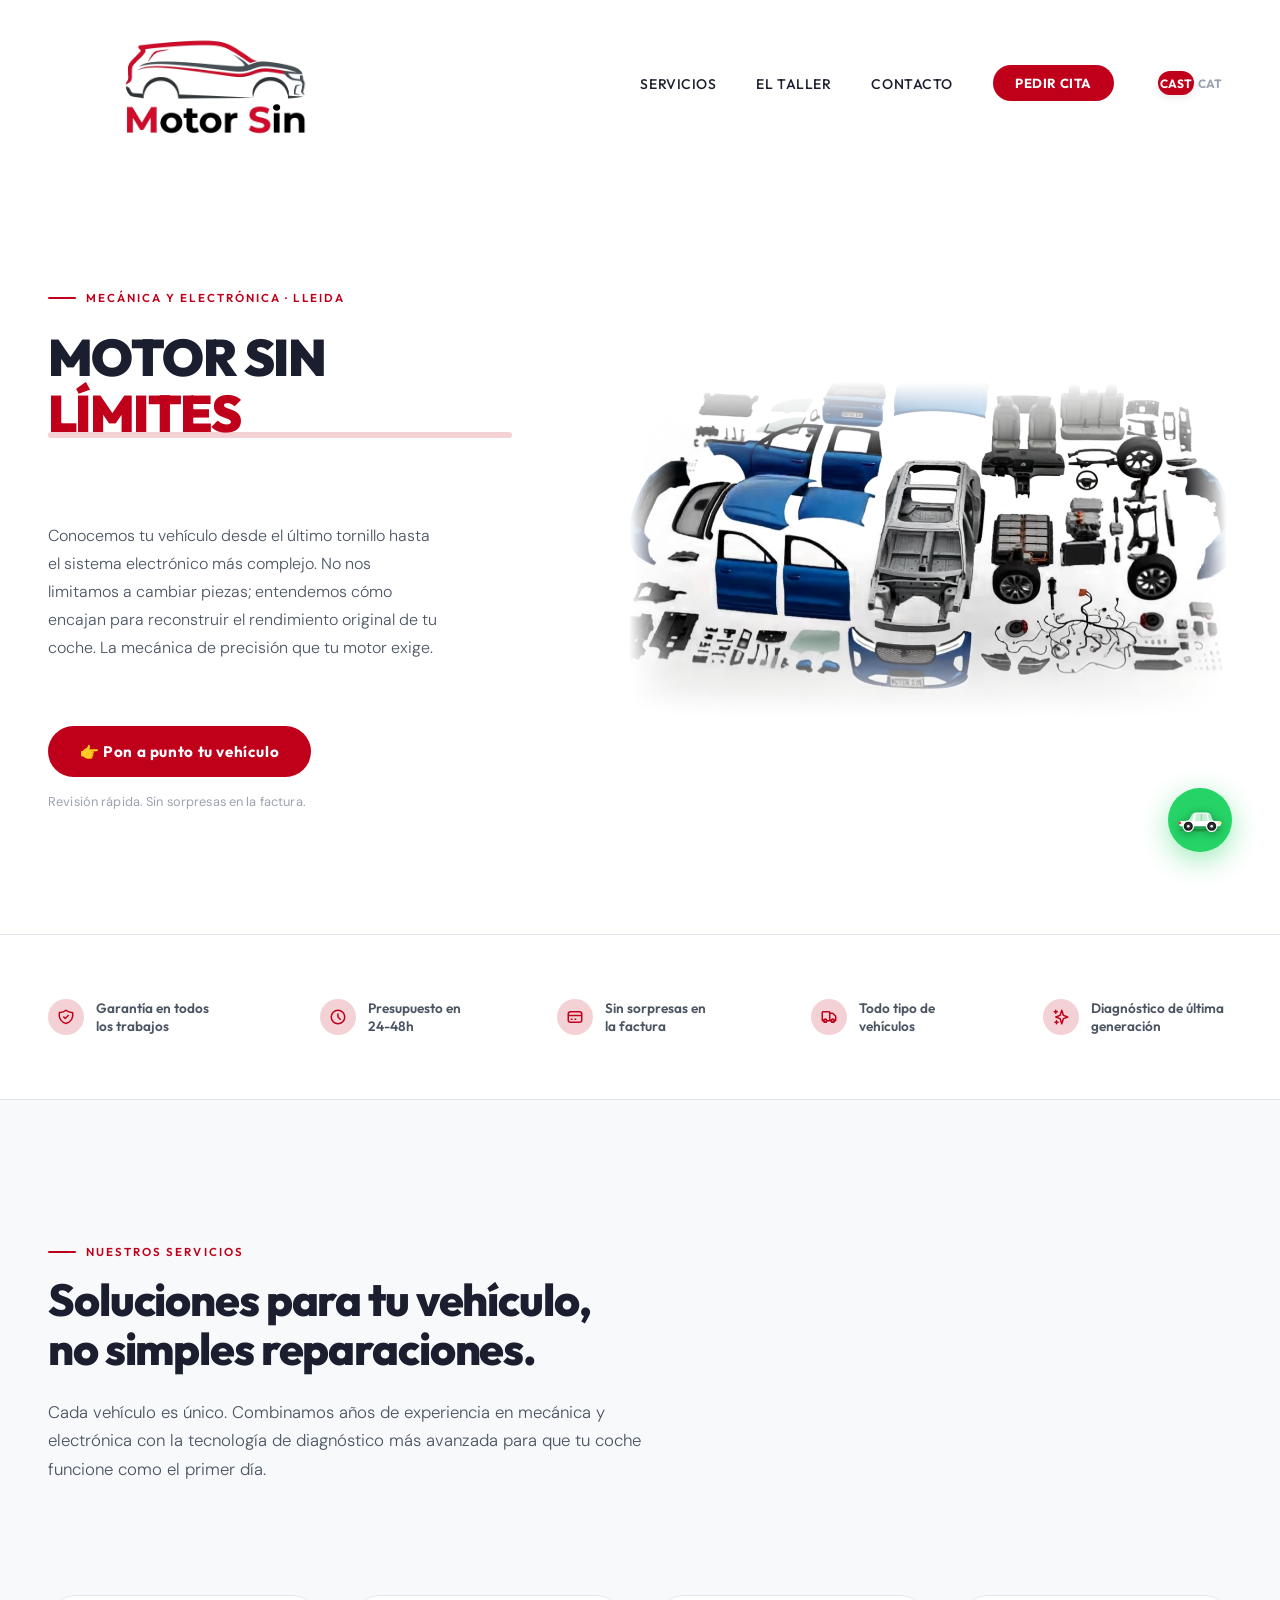
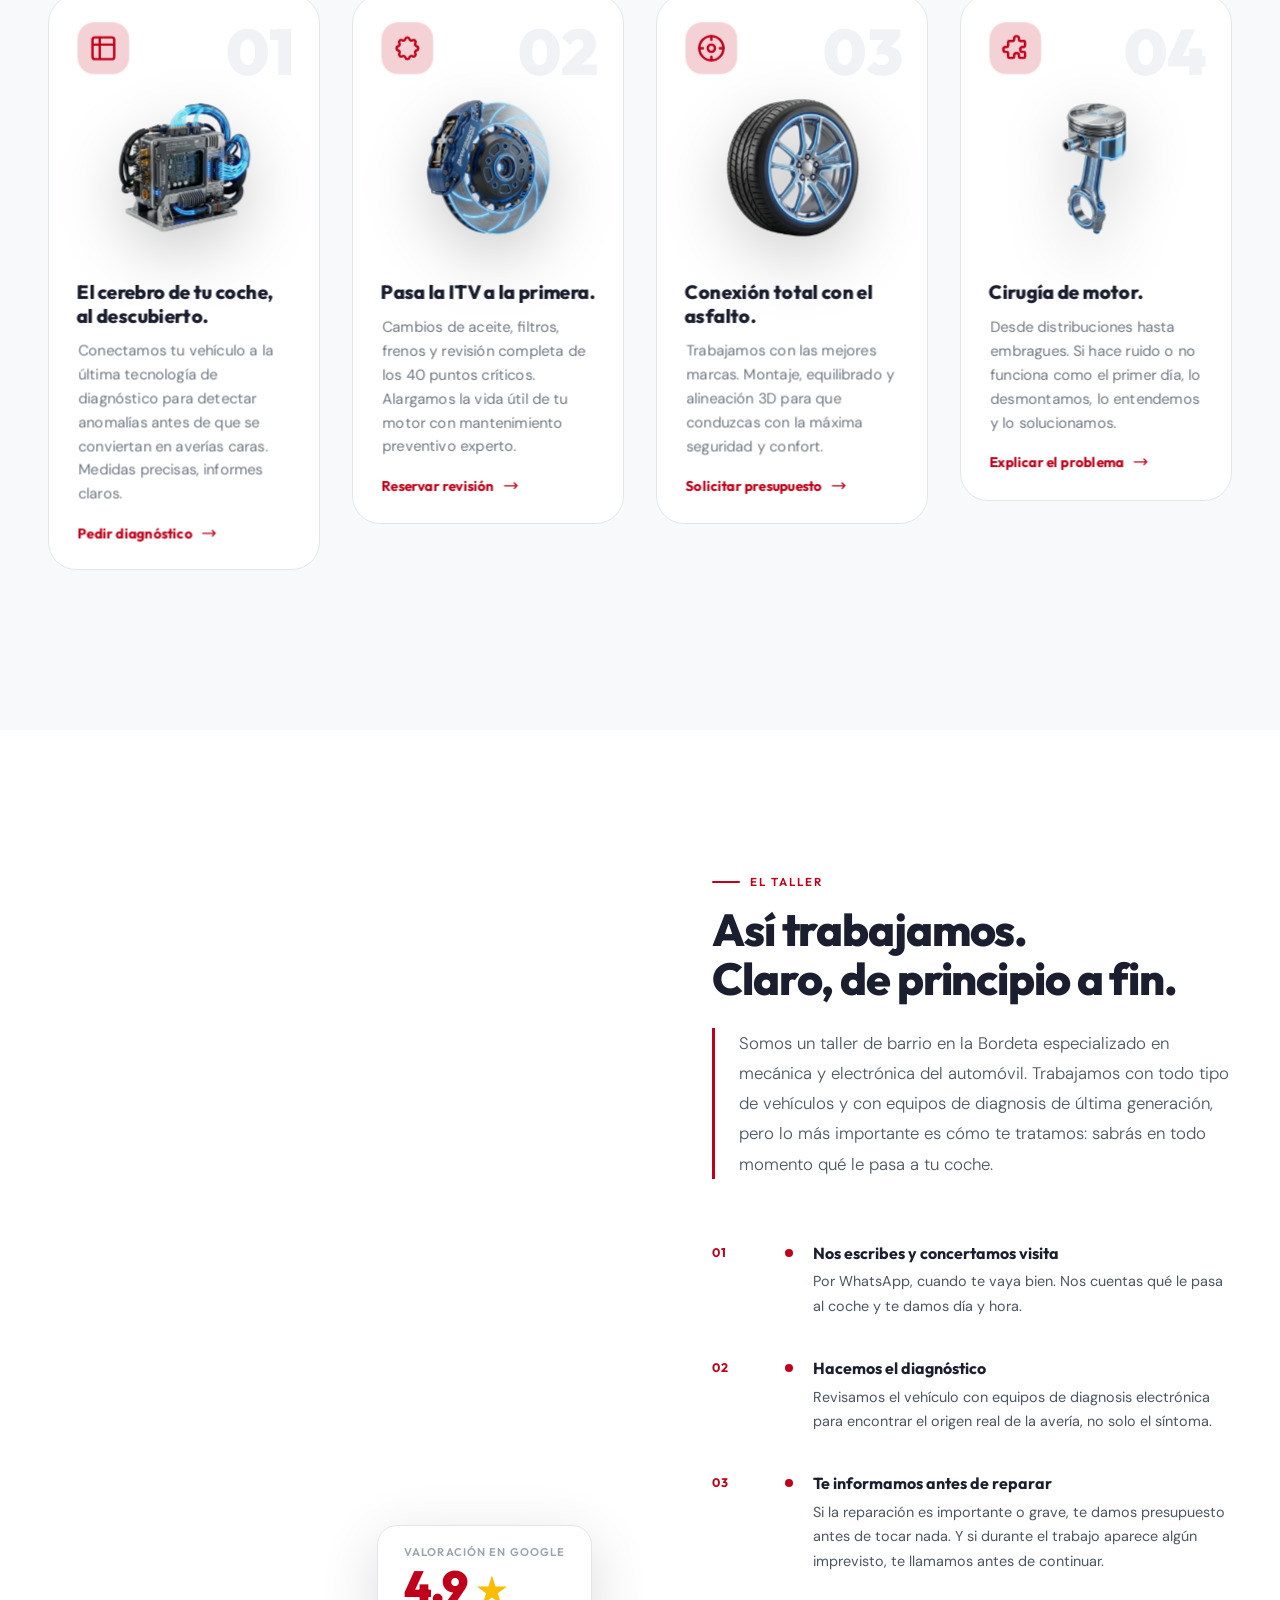
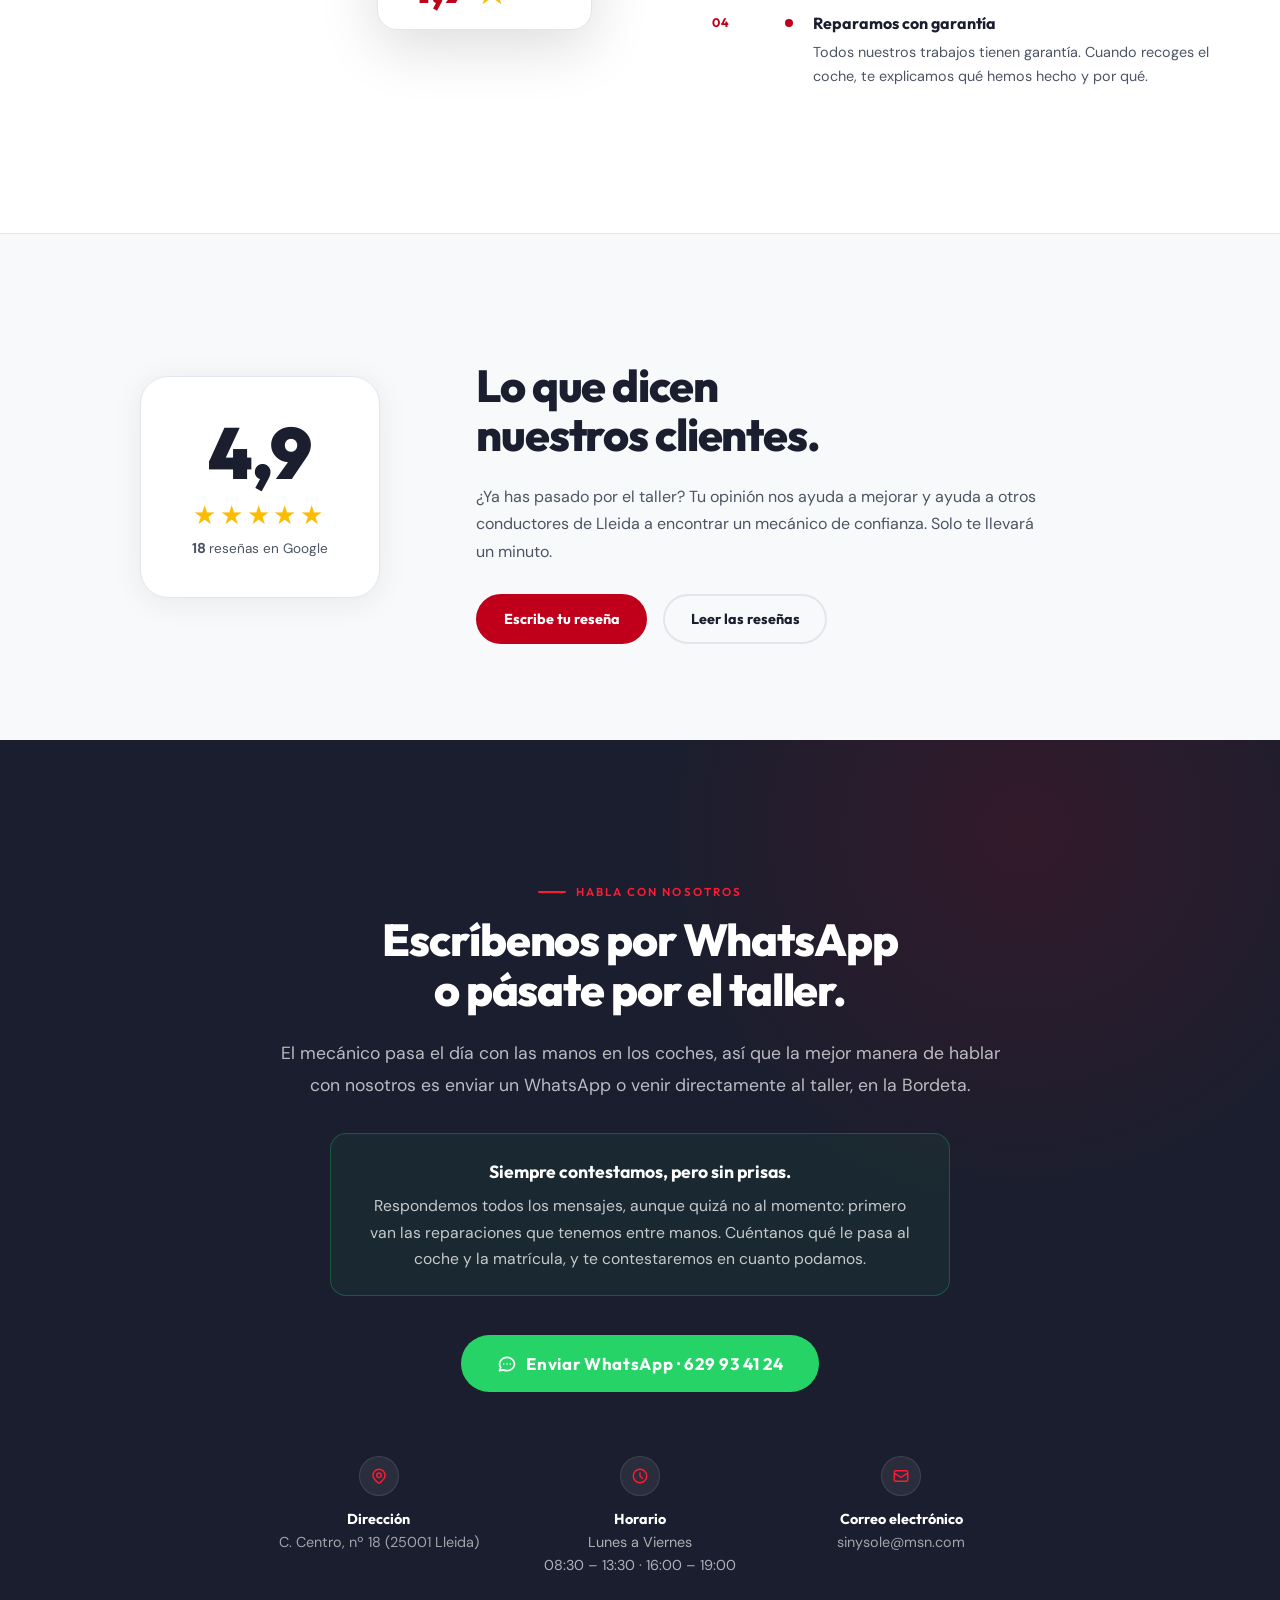
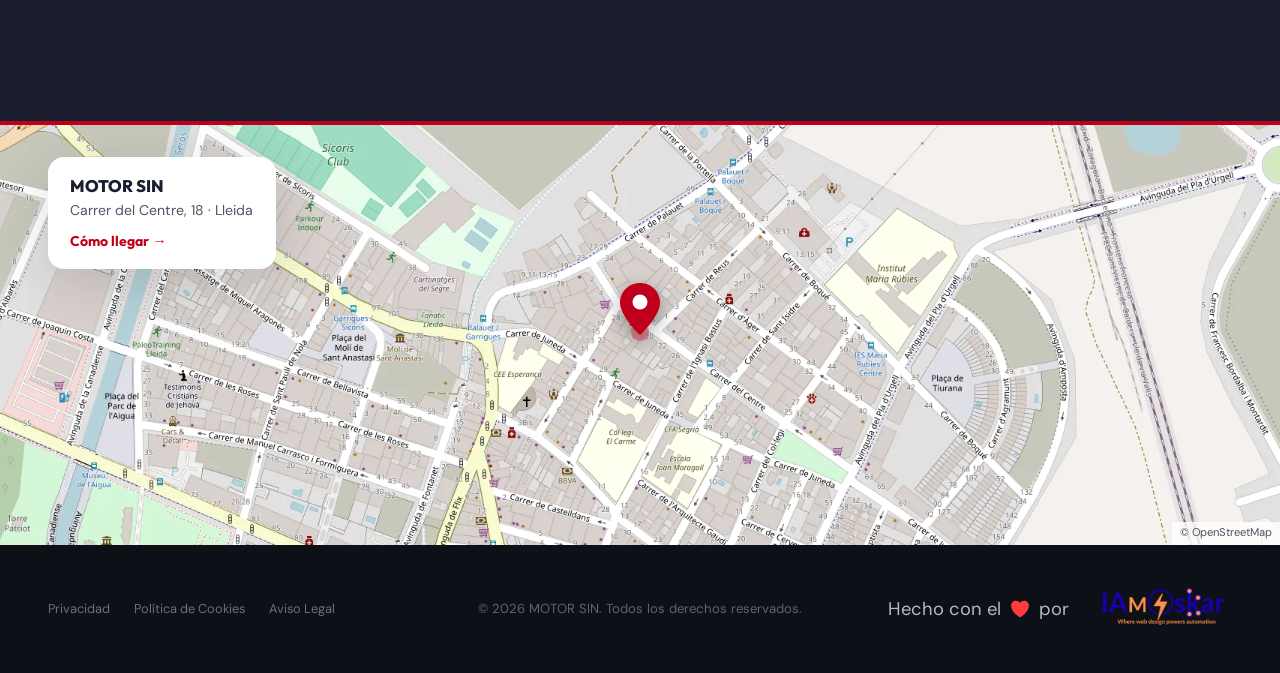
==== commit 686cf80f: "fix: contacte centrat en mòbil i torna el correu electrònic - Adreça, horari i correu en 3 columnes " ====
--- a/index.html
+++ b/index.html
@@ -496,7 +496,7 @@
         <svg xmlns="http://www.w3.org/2000/svg" fill="none" viewBox="0 0 24 24" stroke="currentColor" stroke-width="2" aria-hidden="true">
           <path stroke-linecap="round" stroke-linejoin="round" d="M8 12h.01M12 12h.01M16 12h.01M21 12c0 4.418-4.03 8-9 8a9.863 9.863 0 01-4.255-.949L3 20l1.395-3.72C3.512 15.042 3 13.574 3 12c0-4.418 4.03-8 9-8s9 3.582 9 8z"/>
         </svg>
-        <span data-i18n="contact-cta">Enviar WhatsApp <span class="nowrap">· 629 93 41 24</span></span>
+        <span data-i18n="contact-cta">Enviar WhatsApp <span class="nowrap"><span class="cta-sep">· </span>629 93 41 24</span></span>
       </a>
 
       <div class="contact__info" role="list">
@@ -523,6 +523,18 @@
           <div>
             <strong data-i18n="contact-time-label">Horario</strong><br>
             <span data-i18n="contact-time-val">Lunes a Viernes<br>08:30 – 13:30 · 16:00 – 19:00</span>
+          </div>
+        </div>
+
+        <div class="contact-info-item reveal reveal-delay-3" role="listitem">
+          <div class="contact-info-item__icon" aria-hidden="true">
+            <svg xmlns="http://www.w3.org/2000/svg" fill="none" viewBox="0 0 24 24" stroke="currentColor" stroke-width="2">
+              <path stroke-linecap="round" stroke-linejoin="round" d="M3 8l7.89 5.26a2 2 0 002.22 0L21 8M5 19h14a2 2 0 002-2V7a2 2 0 00-2-2H5a2 2 0 00-2 2v10a2 2 0 002 2z"/>
+            </svg>
+          </div>
+          <div>
+            <strong data-i18n="contact-email-label">Correo electrónico</strong><br>
+            <a href="mailto:sinysole@msn.com">sinysole@msn.com</a>
           </div>
         </div>
 
--- a/css/style.css
+++ b/css/style.css
@@ -1178,13 +1178,29 @@
 }
 .btn-whatsapp:active { box-shadow: 0 4px 10px rgba(37, 211, 102, 0.35); }
 
+/* Adreça · Horari · Correu: icona a sobre i text centrat */
 .contact__info {
-  display: flex;
-  flex-wrap: wrap;
-  justify-content: center;
-  gap: var(--space-md) var(--space-2xl);
+  display: grid;
+  grid-template-columns: repeat(3, 1fr);
+  gap: var(--space-lg) var(--space-md);
   margin-top: var(--space-xl);
-  text-align: left;
+}
+
+.contact__info .contact-info-item {
+  flex-direction: column;
+  gap: 0.7rem;
+  text-align: center;
+  line-height: 1.6;
+}
+
+@media (max-width: 600px) {
+  .contact__info {
+    grid-template-columns: 1fr;
+    gap: var(--space-lg);
+  }
+  /* Al botó de WhatsApp, el número va a la segona línia, sense el punt */
+  .contact__cta .nowrap { display: block; }
+  .contact__cta .cta-sep { display: none; }
 }
 
 .contact-info-item strong {
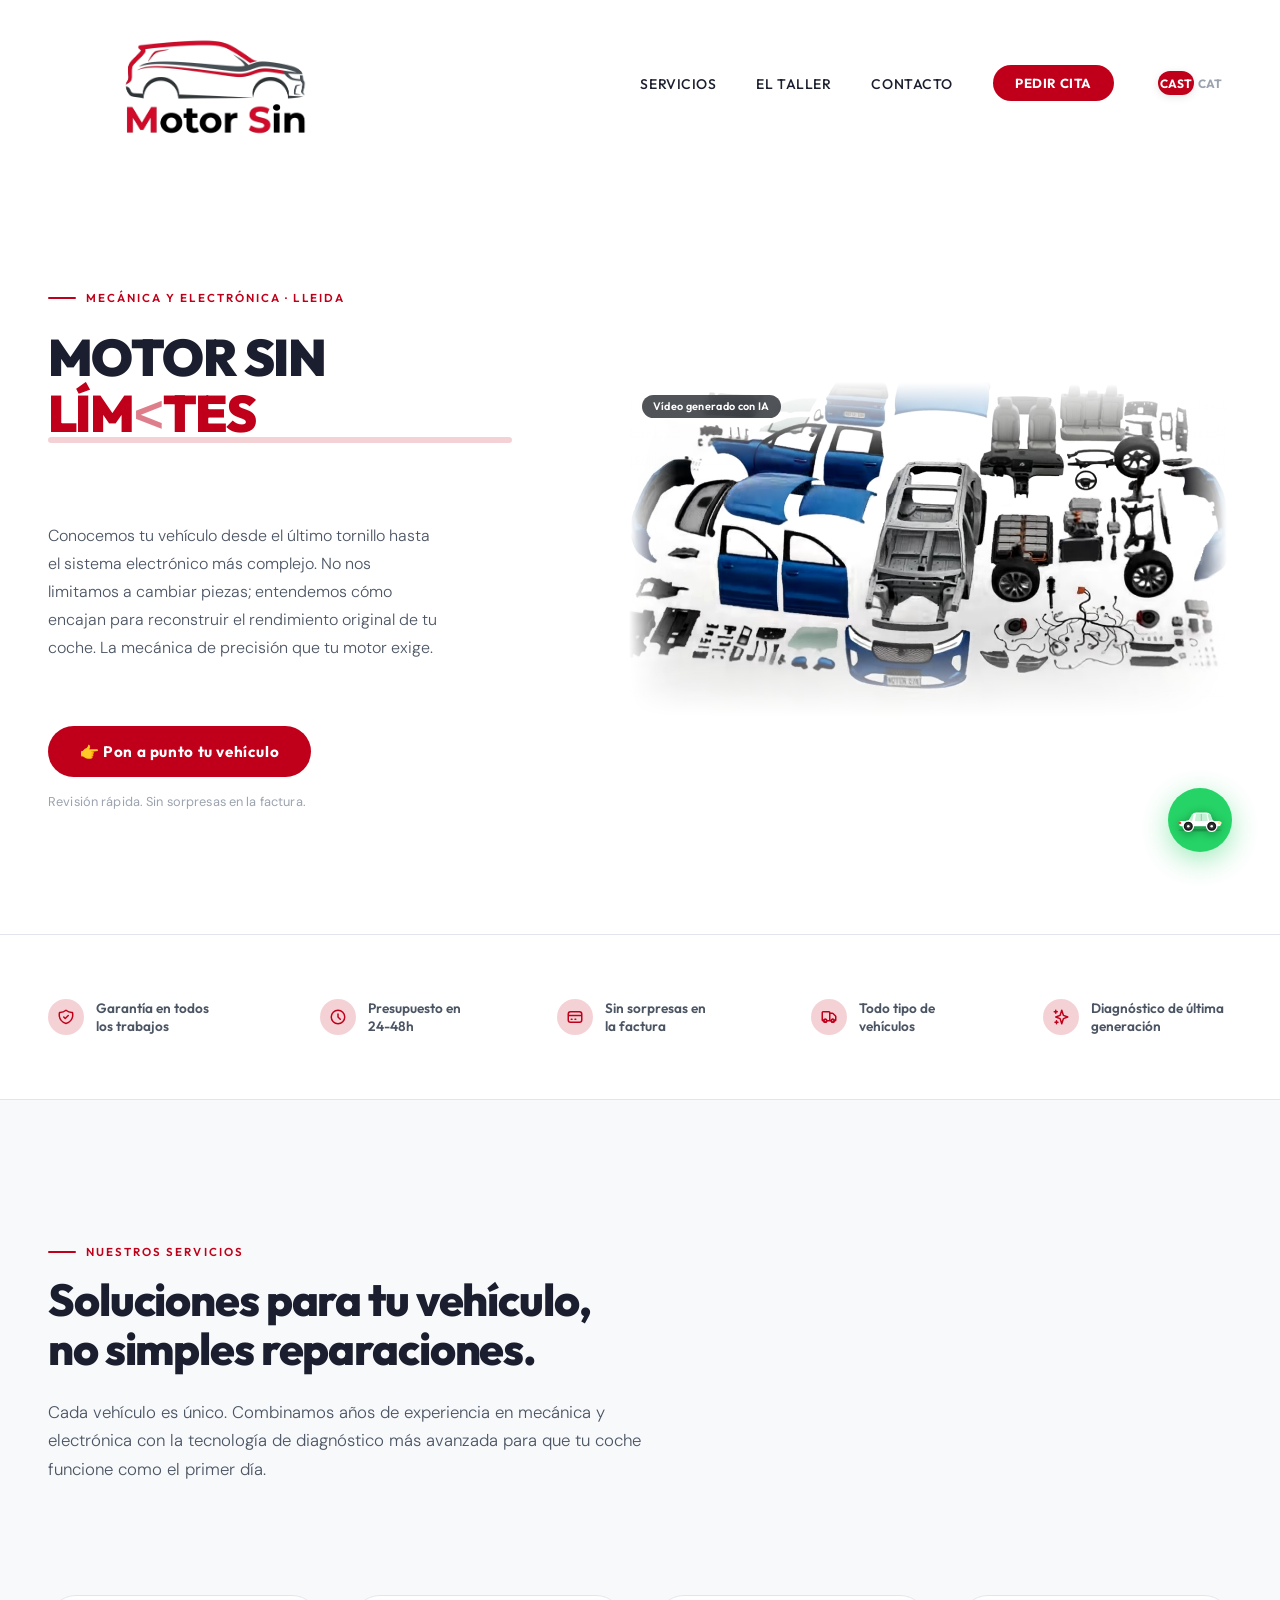
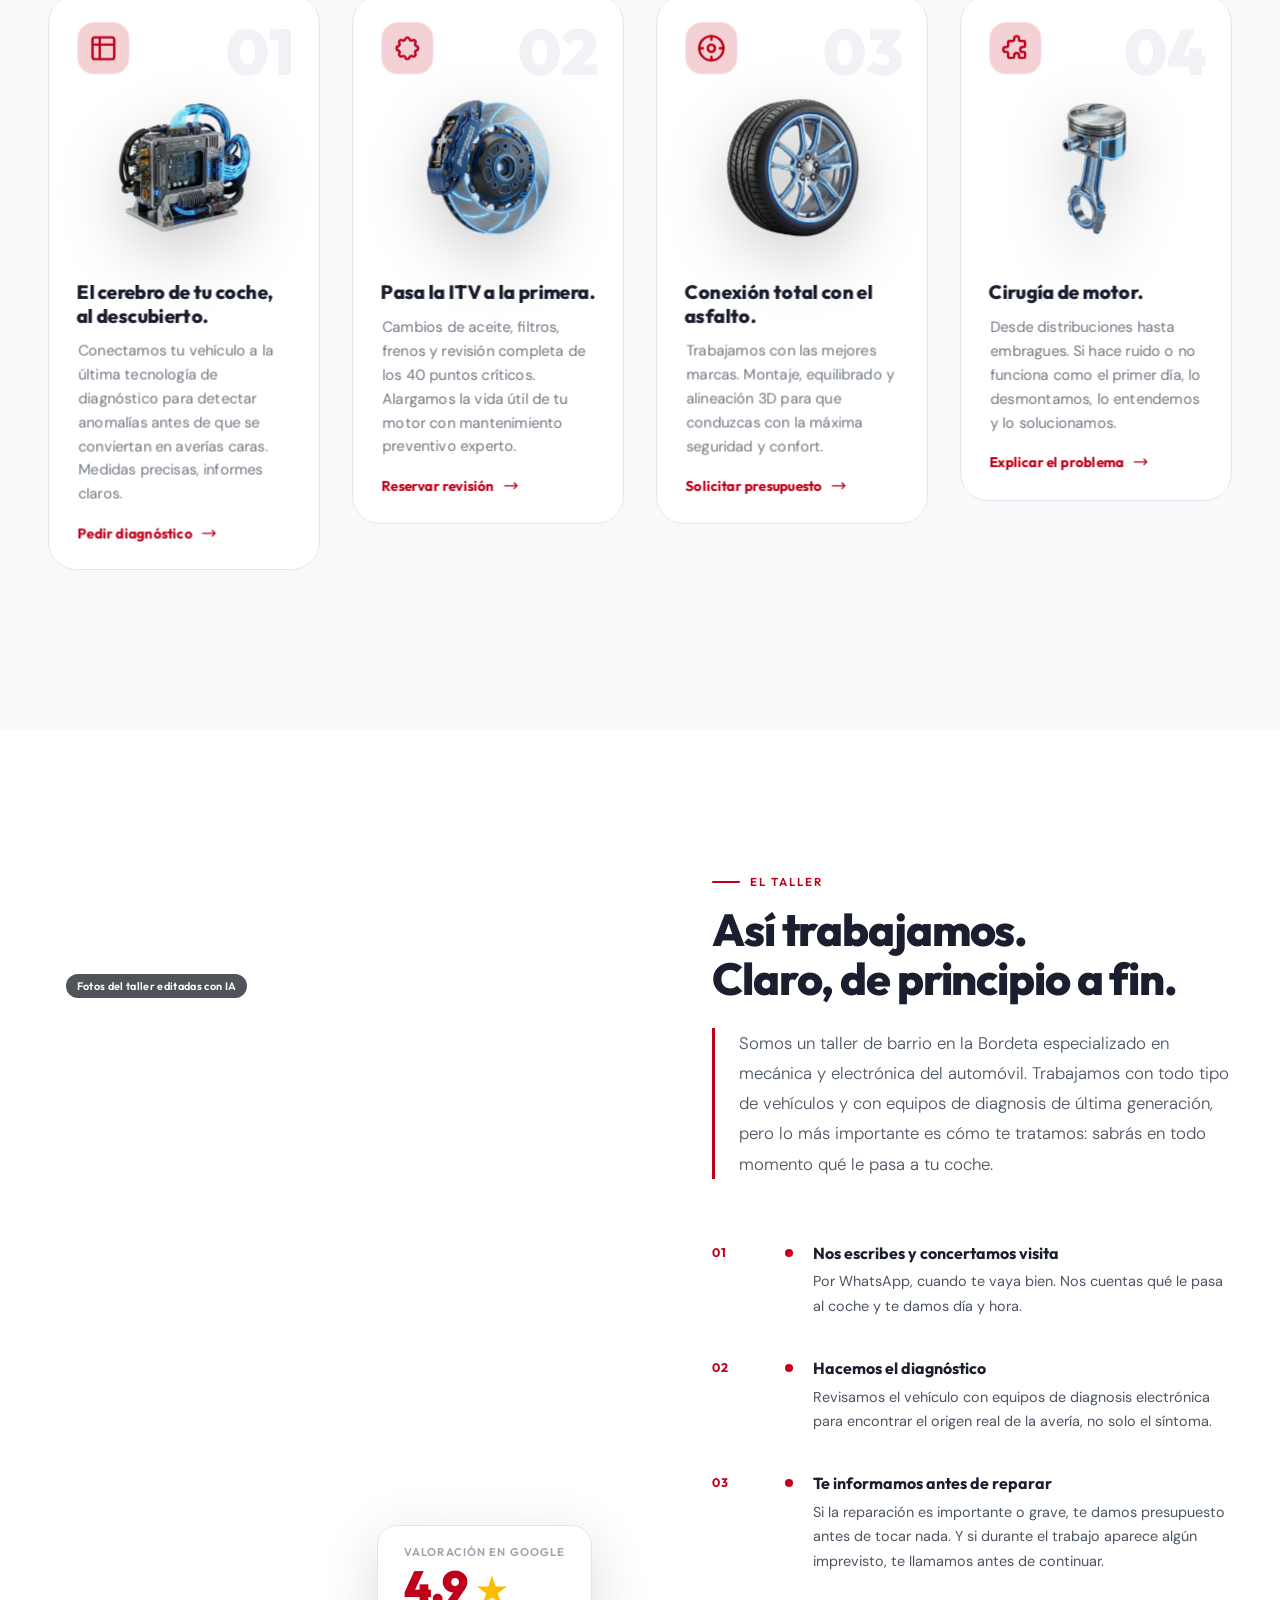
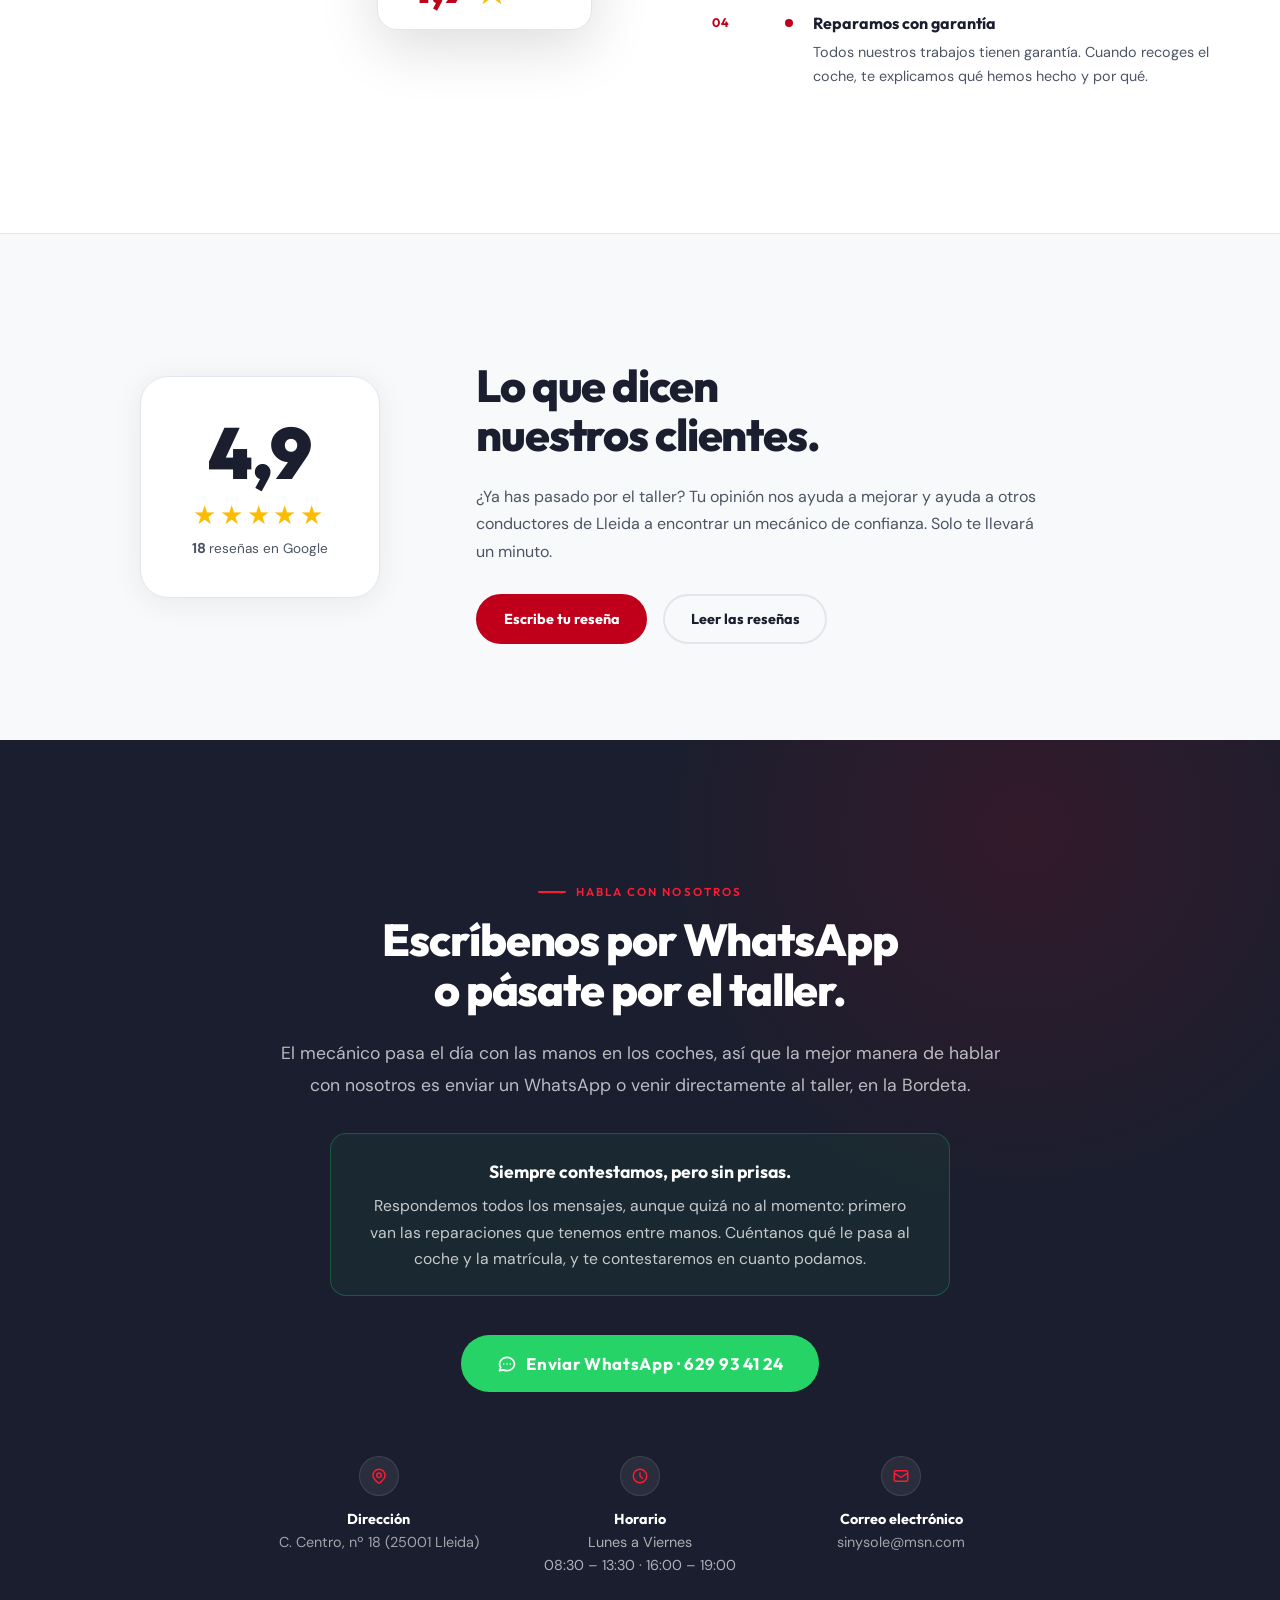
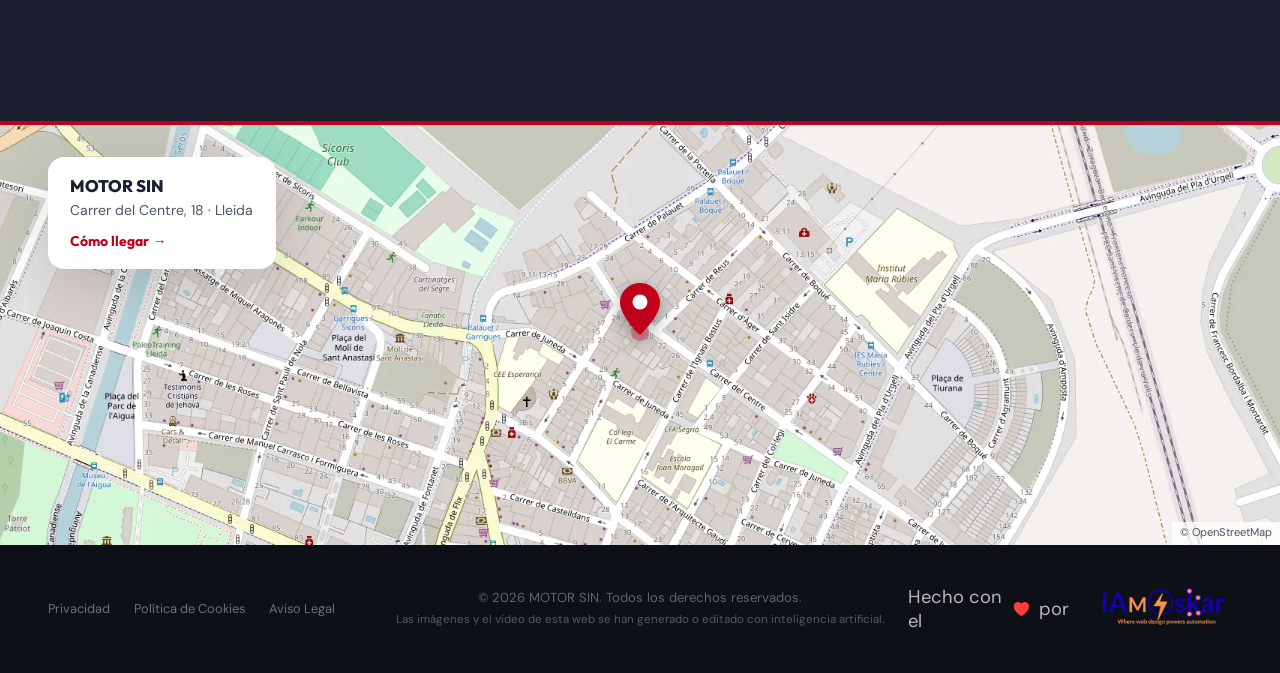
==== commit 83ff15f8: "feat: avisos de contingut generat amb IA (Reglament UE 2024/1689, art. 50) - Etiqueta visible al víd" ====
--- a/index.html
+++ b/index.html
@@ -187,6 +187,8 @@
     <div class="hero__right">
       <div class="hero__video-wrapper">
         <div class="hero__video-skeleton" aria-hidden="true"></div>
+        <!-- Avís de contingut generat amb IA (Reglament UE 2024/1689, art. 50) -->
+        <span class="ai-label ai-label--video" data-i18n="ai-label-video">Vídeo generado con IA</span>
         <video id="hero-video" class="hero__video"
                data-src="public/videos/hero.webm"
                data-src-mp4="public/videos/hero.mp4"
@@ -378,6 +380,7 @@
     <div class="about__inner">
 
       <div class="about__visual reveal">
+        <span class="ai-label ai-label--slider" data-i18n="ai-label-photos">Fotos del taller editadas con IA</span>
         <div class="about-slider">
           <img src="public/images/taller2.webp" alt="Mecánico de MOTOR SIN trabajando en el motor de un vehículo en el taller" class="about-slider__img" style="animation-delay: 0s;" loading="lazy" width="1696" height="2528">
           <img src="public/images/taller3.webp" alt="Vehículo en el elevador de tijera del taller MOTOR SIN, en la Bordeta (Lleida)" class="about-slider__img" style="animation-delay: 4s;" loading="lazy" width="1696" height="2528">
@@ -579,6 +582,7 @@
     <!-- Centre: Copyright -->
     <div class="footer__center">
       <p class="footer__copy" data-i18n="footer-copy">© 2026 MOTOR SIN. Todos los derechos reservados.</p>
+      <p class="footer__ai" data-i18n="footer-ai">Las imágenes y el vídeo de esta web se han generado o editado con inteligencia artificial.</p>
     </div>
 
     <!-- Dreta: Credits -->
--- a/css/style.css
+++ b/css/style.css
@@ -923,6 +923,29 @@
 }
 
 /* =========================================
+   AVISOS DE CONTINGUT GENERAT AMB IA (Reglament UE 2024/1689, art. 50)
+   ========================================= */
+.ai-label {
+  position: absolute;
+  z-index: 6;
+  padding: 0.3rem 0.7rem;
+  border-radius: 999px;
+  background: rgba(13, 17, 23, 0.72);
+  color: var(--color-white);
+  font-family: var(--font-heading);
+  font-size: 0.68rem;
+  font-weight: 600;
+  letter-spacing: 0.03em;
+  line-height: 1.3;
+  pointer-events: none;
+  -webkit-backdrop-filter: blur(4px);
+  backdrop-filter: blur(4px);
+}
+
+.ai-label--video  { top: 0.8rem; left: 0.8rem; }
+.ai-label--slider { top: 1.1rem; left: 1.1rem; }
+
+/* =========================================
    REVIEWS (GOOGLE)
    ========================================= */
 .reviews {
@@ -1285,6 +1308,13 @@
   font-size: 0.82rem;
   color: rgba(255,255,255,0.35);
   margin: 0;
+}
+
+.footer__ai {
+  margin: 0.35rem 0 0;
+  font-size: 0.72rem;
+  line-height: 1.5;
+  color: rgba(255,255,255,0.3);
 }
 
 .footer__link {
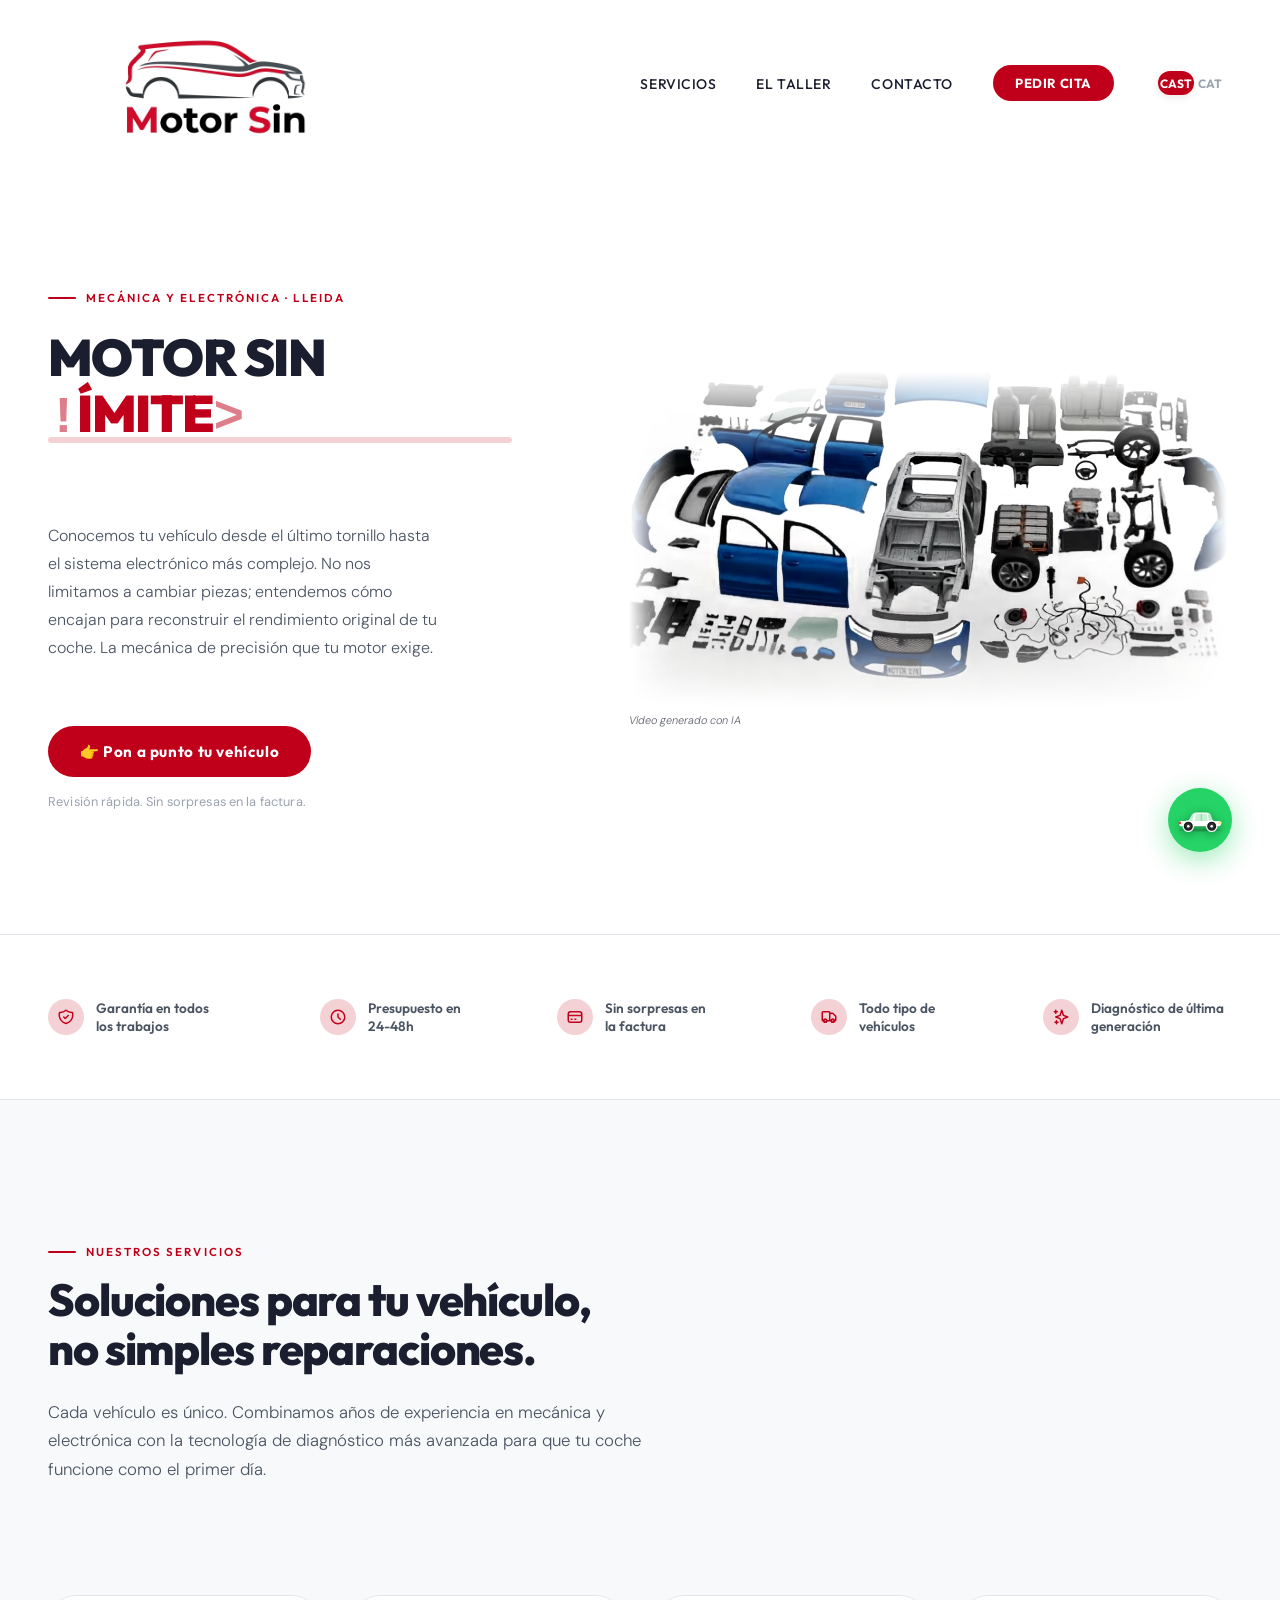
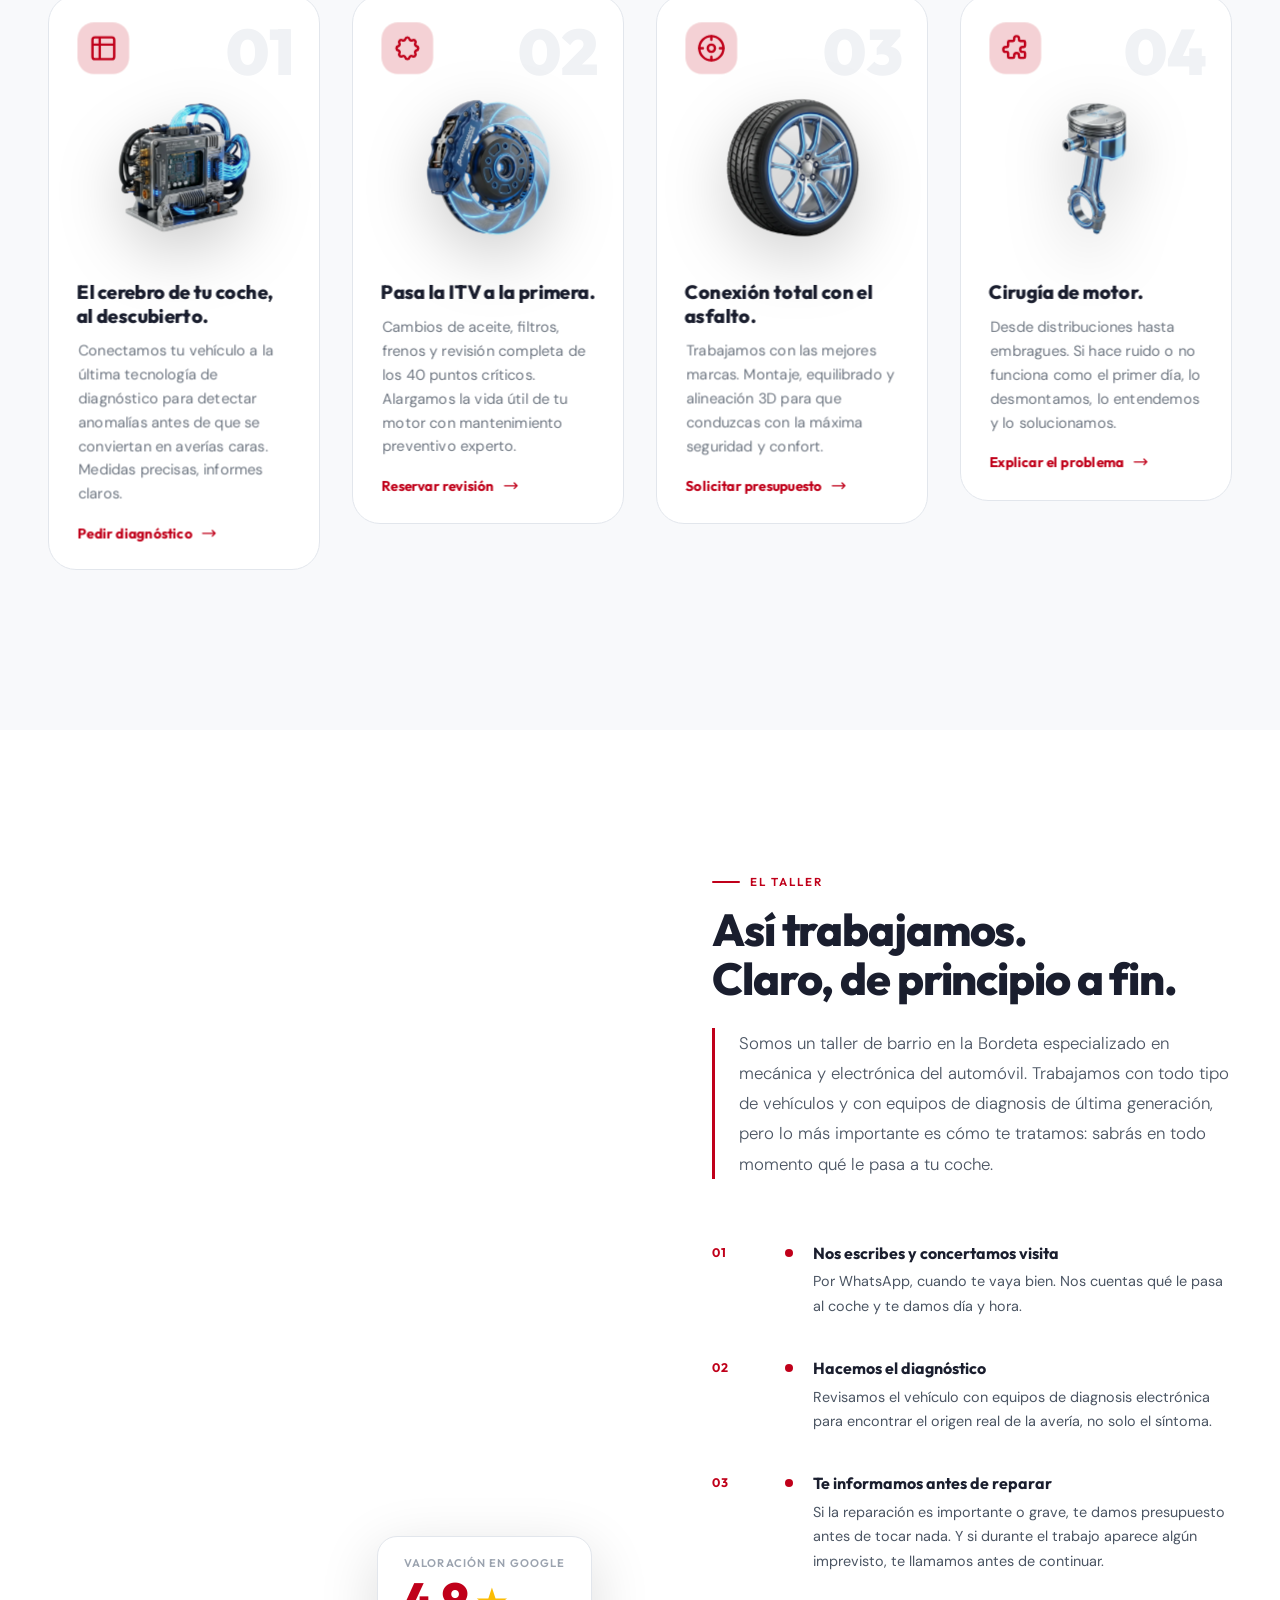
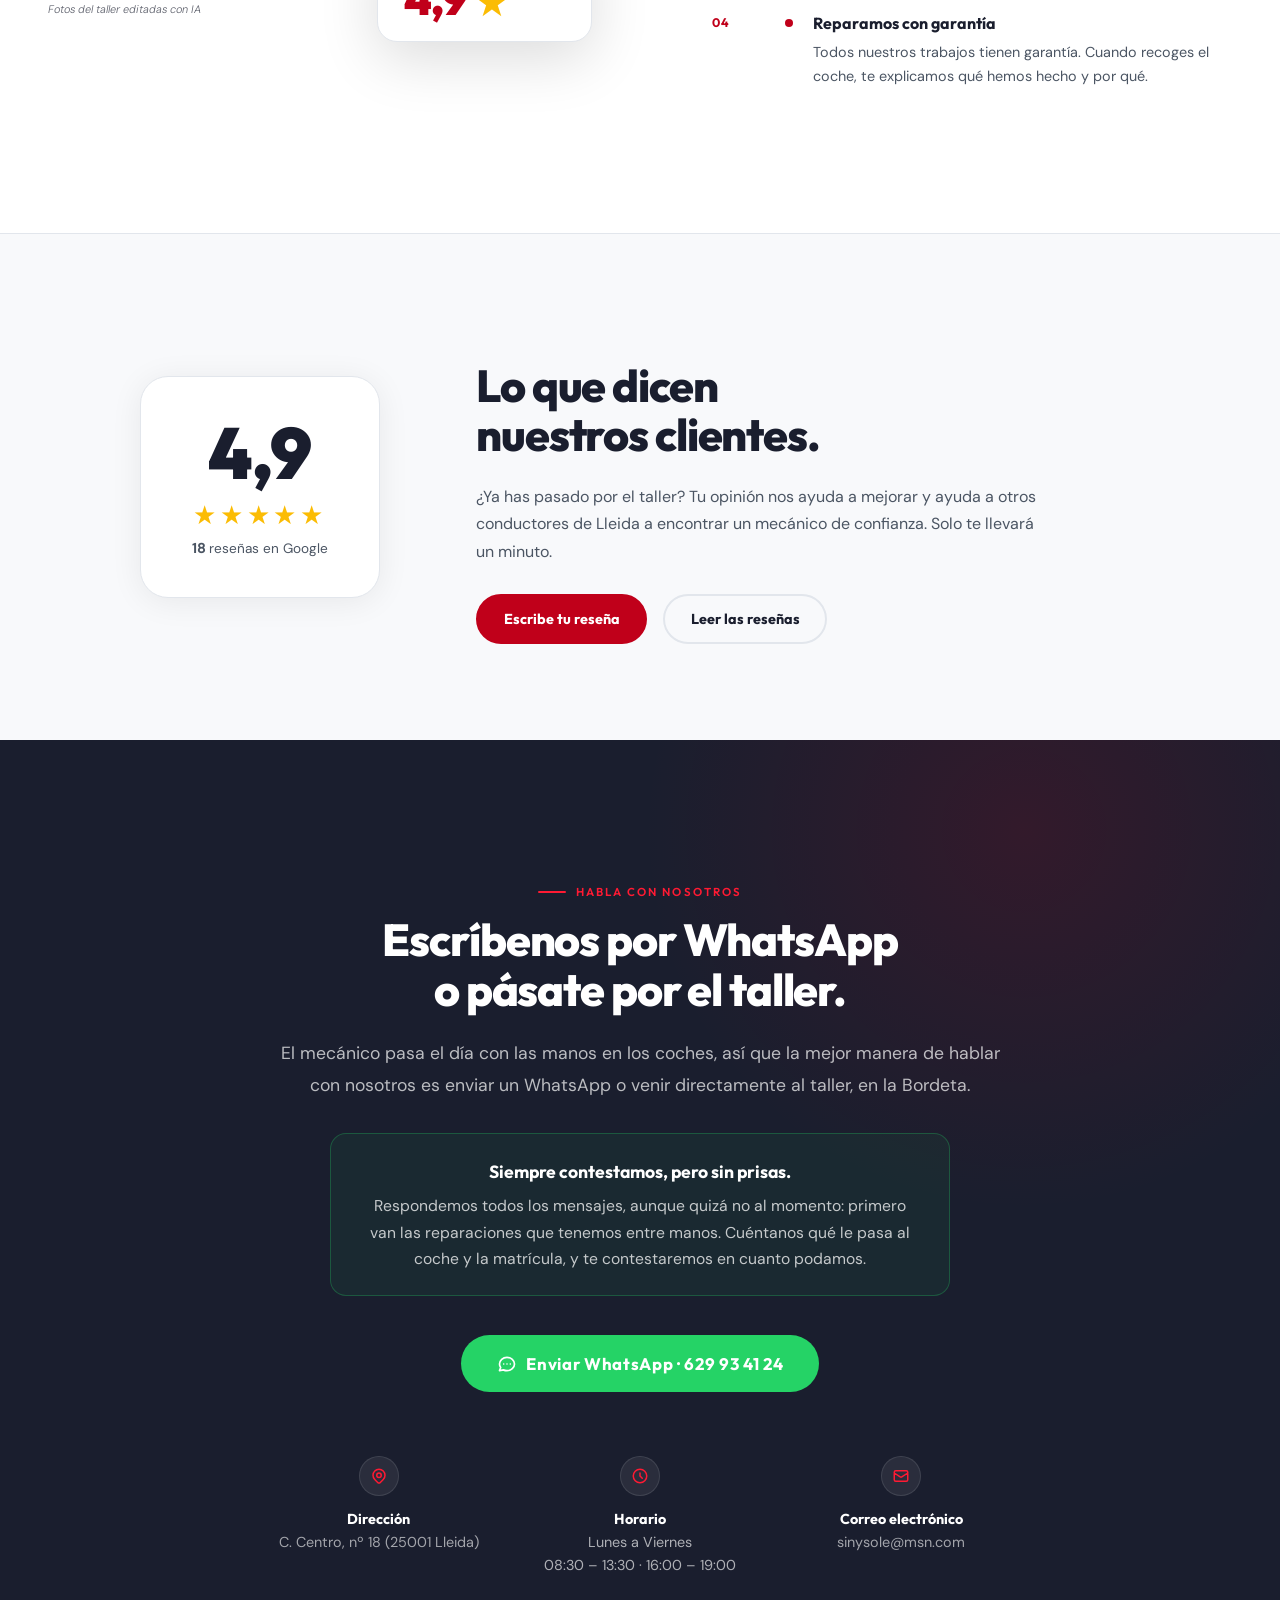
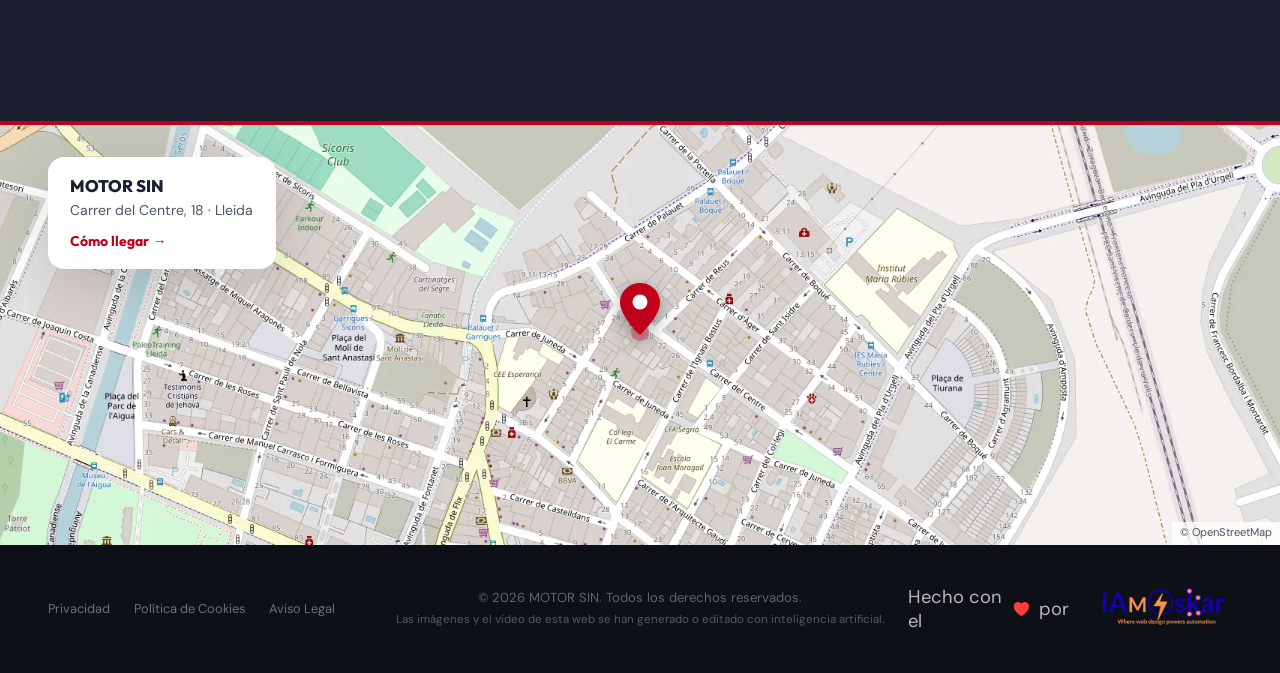
==== commit a0be1ee2: "style: avisos d'IA com a peu de foto discret sota el vídeo i les fotos Substitueix les etiquetes amb" ====
--- a/index.html
+++ b/index.html
@@ -187,8 +187,6 @@
     <div class="hero__right">
       <div class="hero__video-wrapper">
         <div class="hero__video-skeleton" aria-hidden="true"></div>
-        <!-- Avís de contingut generat amb IA (Reglament UE 2024/1689, art. 50) -->
-        <span class="ai-label ai-label--video" data-i18n="ai-label-video">Vídeo generado con IA</span>
         <video id="hero-video" class="hero__video"
                data-src="public/videos/hero.webm"
                data-src-mp4="public/videos/hero.mp4"
@@ -197,6 +195,8 @@
                style="cursor: none;"
                aria-label="Vídeo de mecànics treballant en un motor"></video>
       </div>
+      <!-- Avís de contingut generat amb IA (Reglament UE 2024/1689, art. 50) -->
+      <p class="ai-caption ai-caption--video" data-i18n="ai-label-video">Vídeo generado con IA</p>
     </div>
   </section>
 
@@ -380,12 +380,12 @@
     <div class="about__inner">
 
       <div class="about__visual reveal">
-        <span class="ai-label ai-label--slider" data-i18n="ai-label-photos">Fotos del taller editadas con IA</span>
         <div class="about-slider">
           <img src="public/images/taller2.webp" alt="Mecánico de MOTOR SIN trabajando en el motor de un vehículo en el taller" class="about-slider__img" style="animation-delay: 0s;" loading="lazy" width="1696" height="2528">
           <img src="public/images/taller3.webp" alt="Vehículo en el elevador de tijera del taller MOTOR SIN, en la Bordeta (Lleida)" class="about-slider__img" style="animation-delay: 4s;" loading="lazy" width="1696" height="2528">
           <img src="public/images/taller4.webp" alt="Diagnosis electrónica de un vehículo elevado en el taller MOTOR SIN" class="about-slider__img" style="animation-delay: 8s;" loading="lazy" width="1696" height="2528">
         </div>
+        <p class="ai-caption" data-i18n="ai-label-photos">Fotos del taller editadas con IA</p>
         <!-- Valoració de Google: actualitzar aquí i a la secció #opiniones -->
         <a href="#opiniones" class="about__rating-badge" data-i18n-title="about-badge-aria" aria-label="4,9 sobre 5 en Google. Ver opiniones">
           <span class="about__rating-badge-label" data-i18n="about-badge">Valoración en Google</span>
--- a/css/style.css
+++ b/css/style.css
@@ -376,6 +376,7 @@
 .hero__right {
   position: relative;
   display: flex;
+  flex-direction: column;
   align-items: center;
   justify-content: center;
   overflow: hidden;
@@ -925,25 +926,22 @@
 /* =========================================
    AVISOS DE CONTINGUT GENERAT AMB IA (Reglament UE 2024/1689, art. 50)
    ========================================= */
-.ai-label {
-  position: absolute;
-  z-index: 6;
-  padding: 0.3rem 0.7rem;
-  border-radius: 999px;
-  background: rgba(13, 17, 23, 0.72);
-  color: var(--color-white);
-  font-family: var(--font-heading);
+.ai-caption {
+  margin-top: 0.45rem;
+  font-family: var(--font-body);
   font-size: 0.68rem;
-  font-weight: 600;
-  letter-spacing: 0.03em;
-  line-height: 1.3;
-  pointer-events: none;
-  -webkit-backdrop-filter: blur(4px);
-  backdrop-filter: blur(4px);
-}
-
-.ai-label--video  { top: 0.8rem; left: 0.8rem; }
-.ai-label--slider { top: 1.1rem; left: 1.1rem; }
+  font-style: italic;
+  line-height: 1.4;
+  color: var(--color-anthracite);
+  opacity: 0.7;
+}
+
+/* Alineat amb el vídeo (que ocupa el 85% de la columna) */
+.ai-caption--video {
+  width: 85%;
+  margin-top: 0.3rem;
+  text-align: left;
+}
 
 /* =========================================
    REVIEWS (GOOGLE)
@@ -1841,6 +1839,8 @@
     overflow: hidden;
   }
 
+  .ai-caption--video { width: 100%; }
+
   .hero__video-wrapper {
     width: 100%;
     max-height: none;
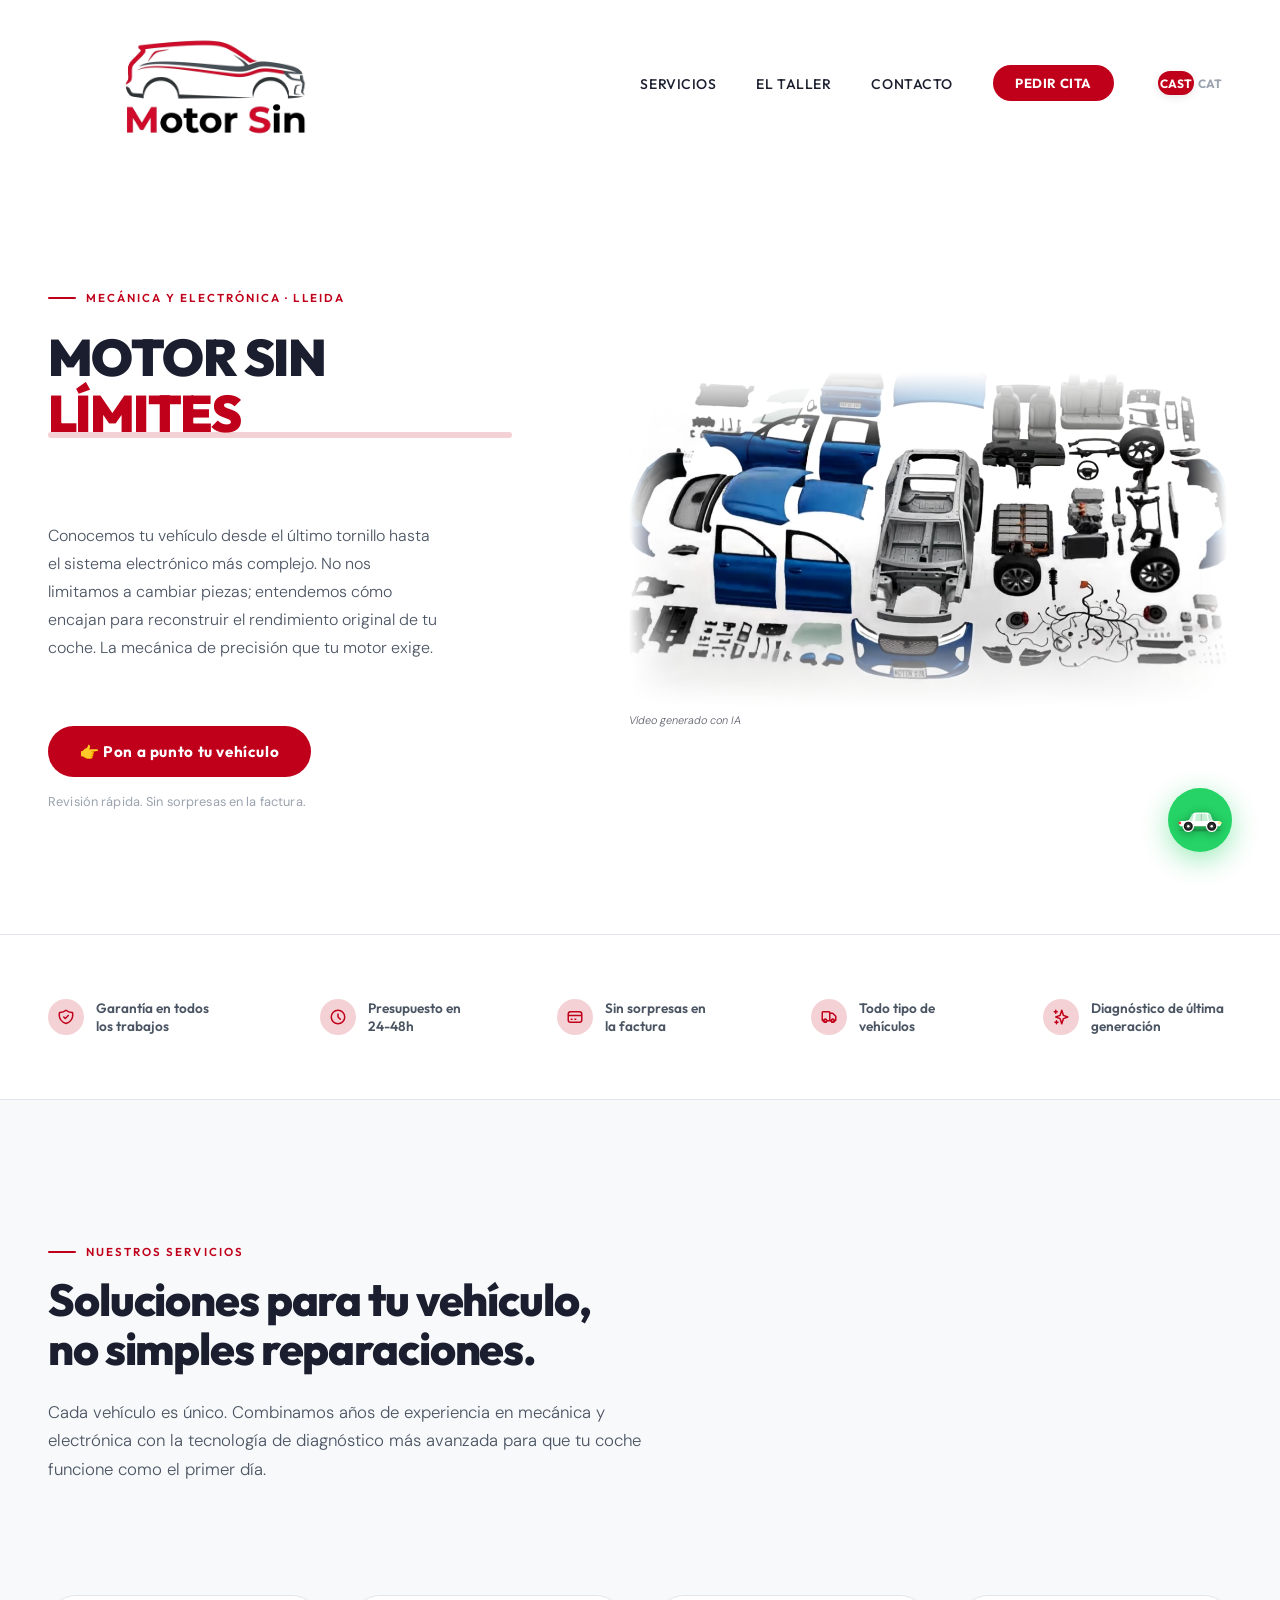
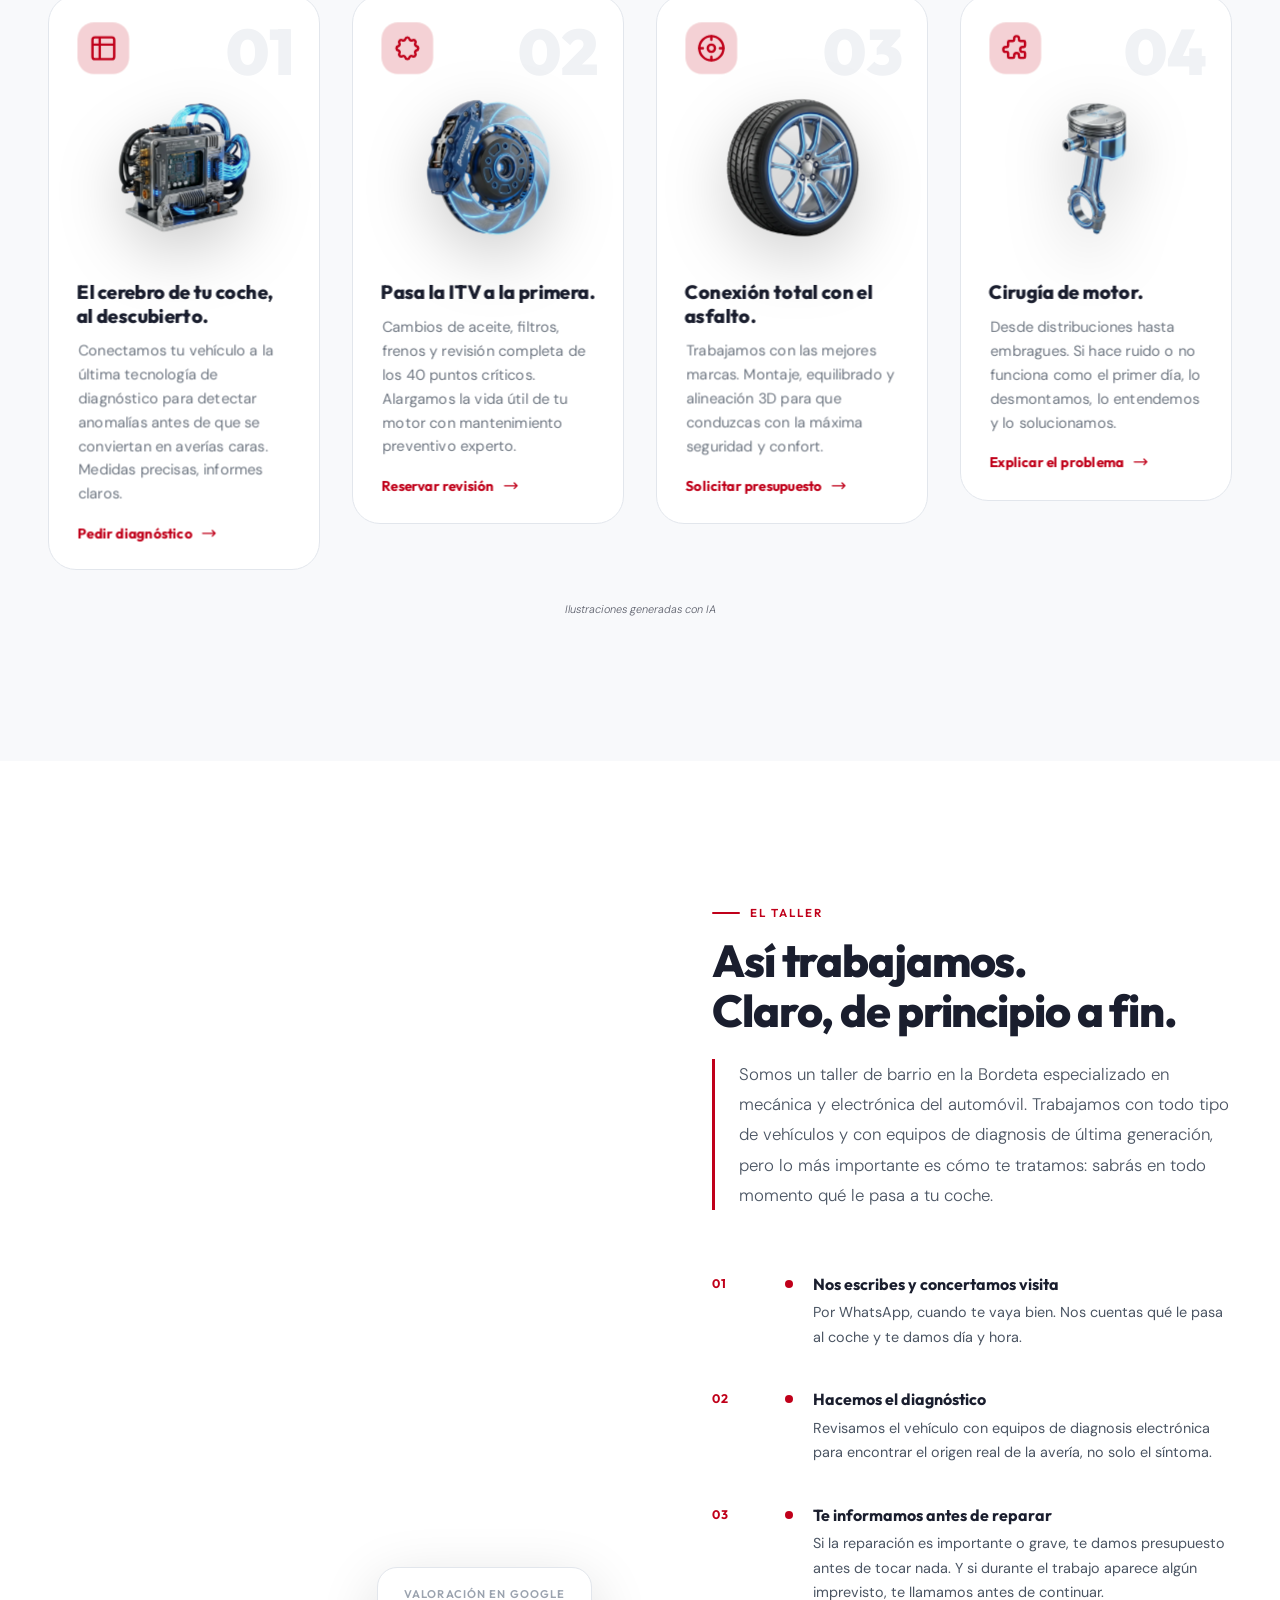
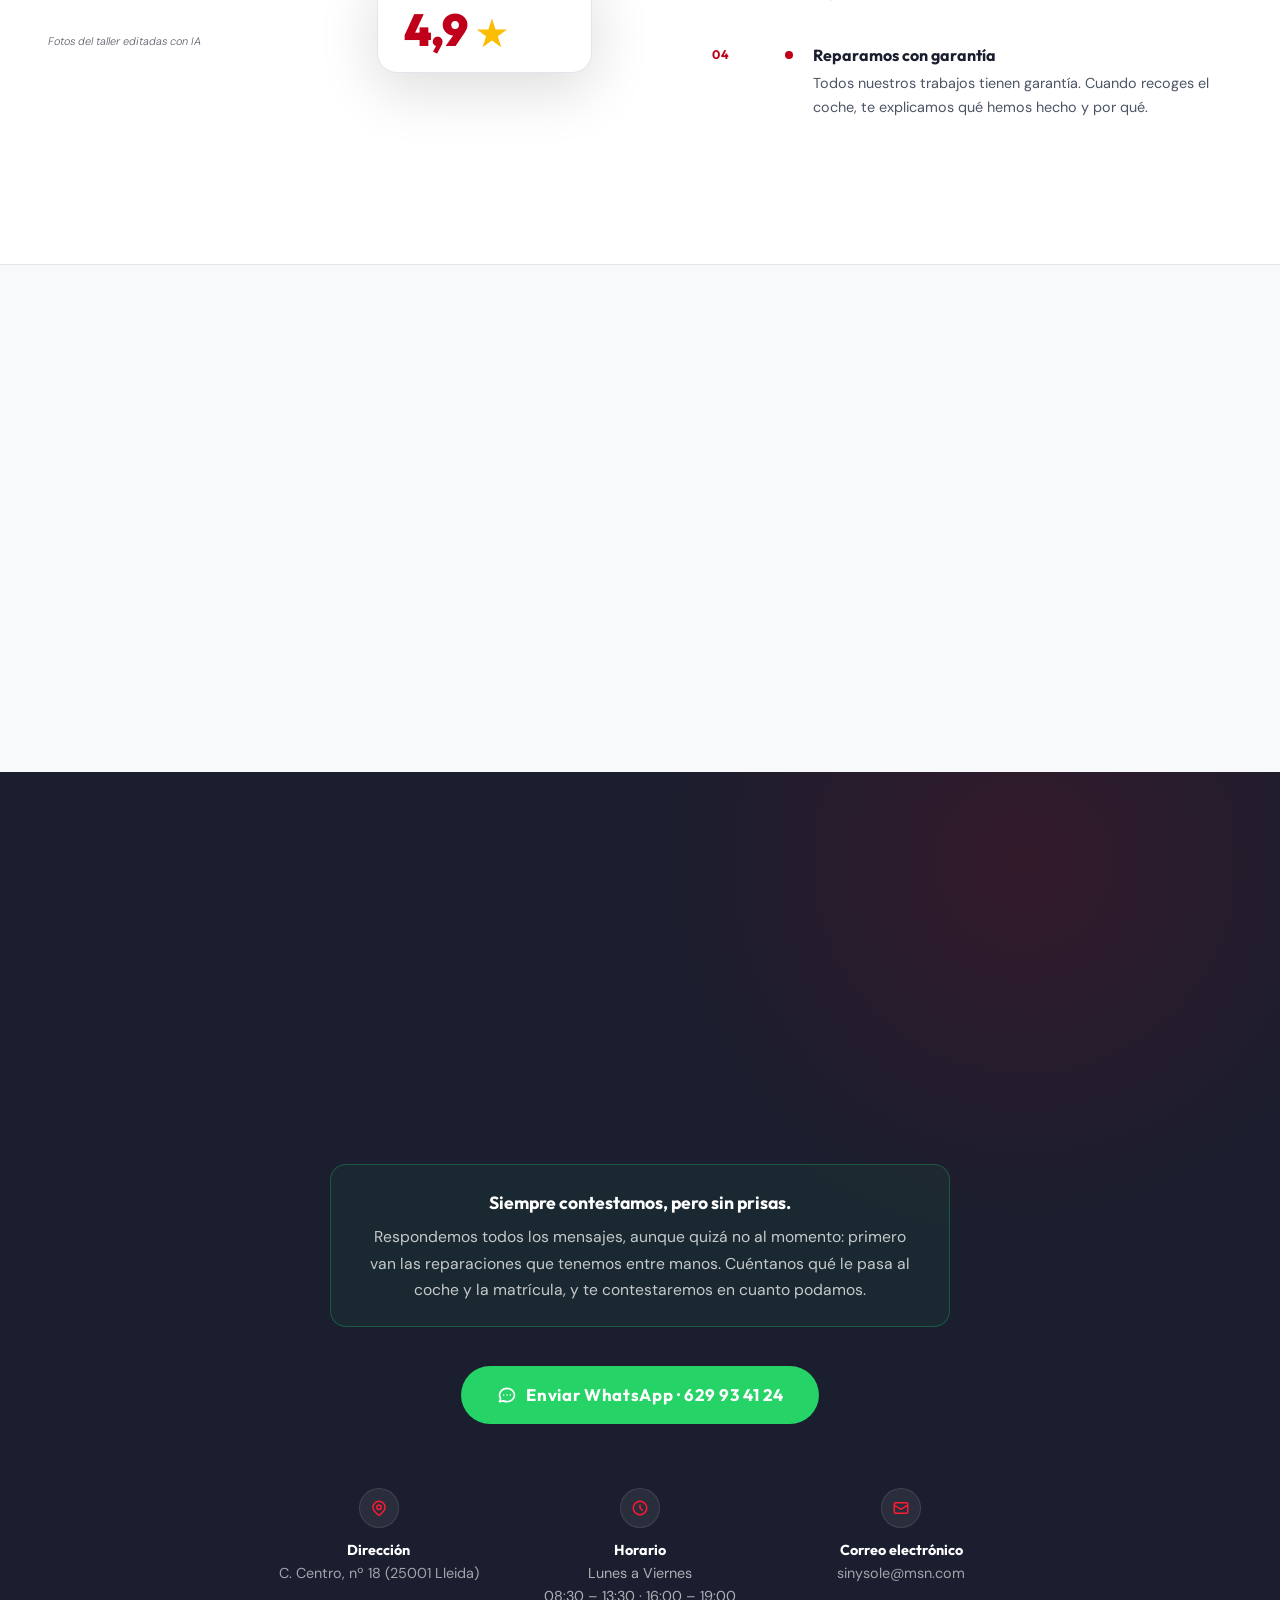
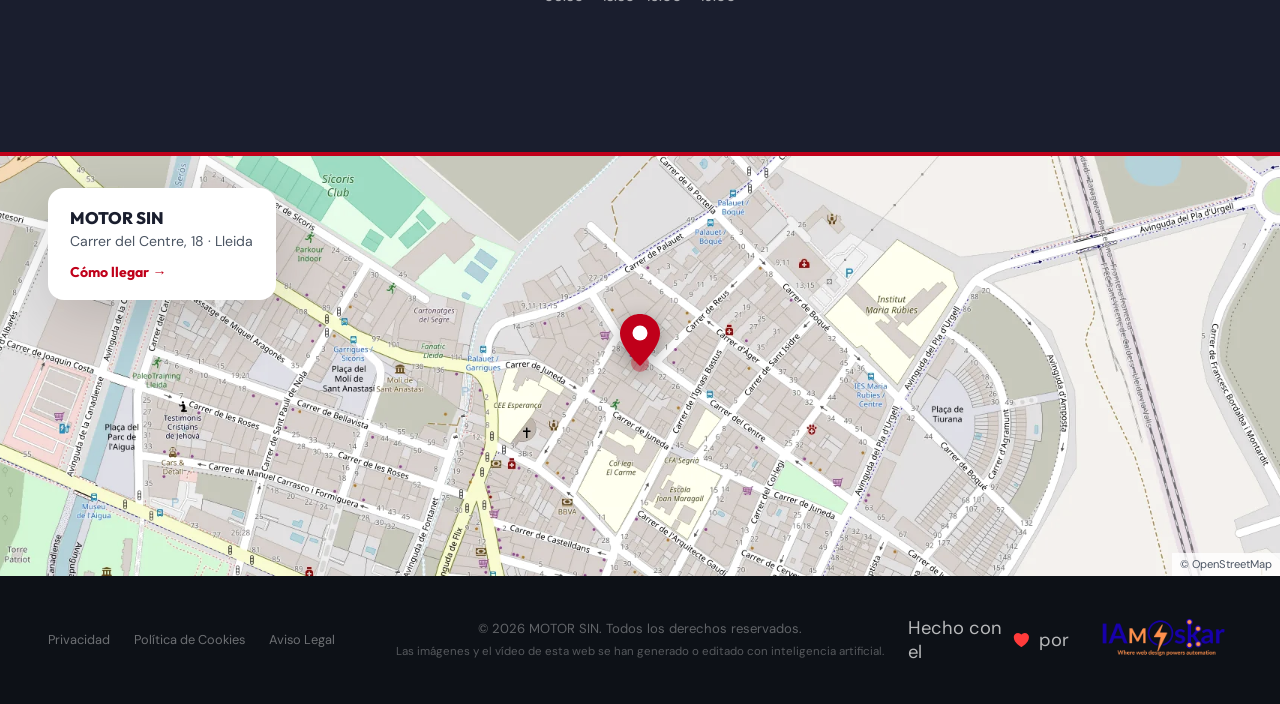
==== commit 6cd8de64: "fix: el badge de Google ja no tapa el peu "Fotos ... amb IA" al mòbil - En mòbil, la targeta de valo" ====
--- a/index.html
+++ b/index.html
@@ -373,6 +373,7 @@
       </div>
 
     </div>
+    <p class="ai-caption ai-caption--services" data-i18n="ai-label-illustrations">Ilustraciones generadas con IA</p>
   </section>
 
   <!-- ======================== EL TALLER ======================== -->
--- a/css/style.css
+++ b/css/style.css
@@ -936,6 +936,11 @@
   opacity: 0.7;
 }
 
+.ai-caption--services {
+  margin-top: 1rem;
+  text-align: center;
+}
+
 /* Alineat amb el vídeo (que ocupa el 85% de la columna) */
 .ai-caption--video {
   width: 85%;
@@ -1857,8 +1862,10 @@
     gap: var(--space-xl);
   }
 
+  /* En mòbil la targeta puja damunt la foto per no tapar el peu "Fotos ... IA" */
   .about__rating-badge {
     right: 1rem;
+    bottom: 2.2rem;
   }
 
   .reviews {
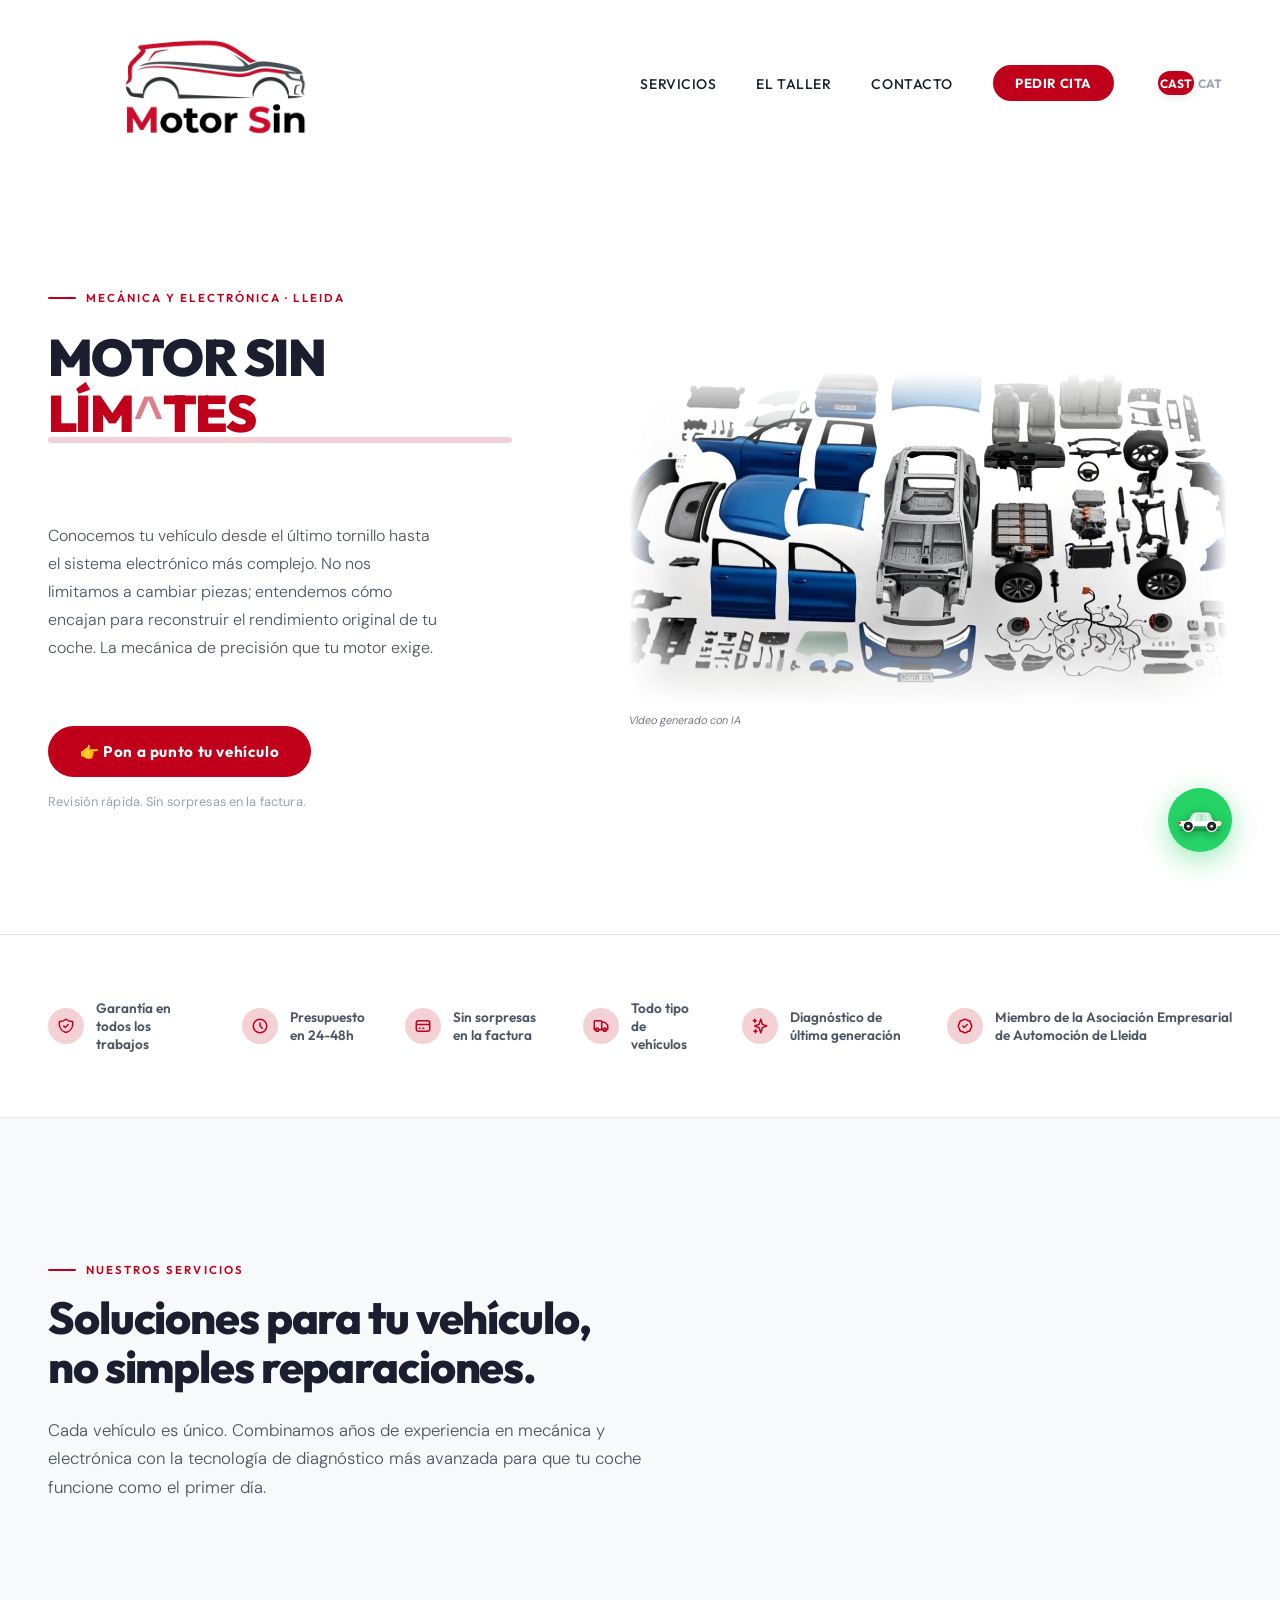
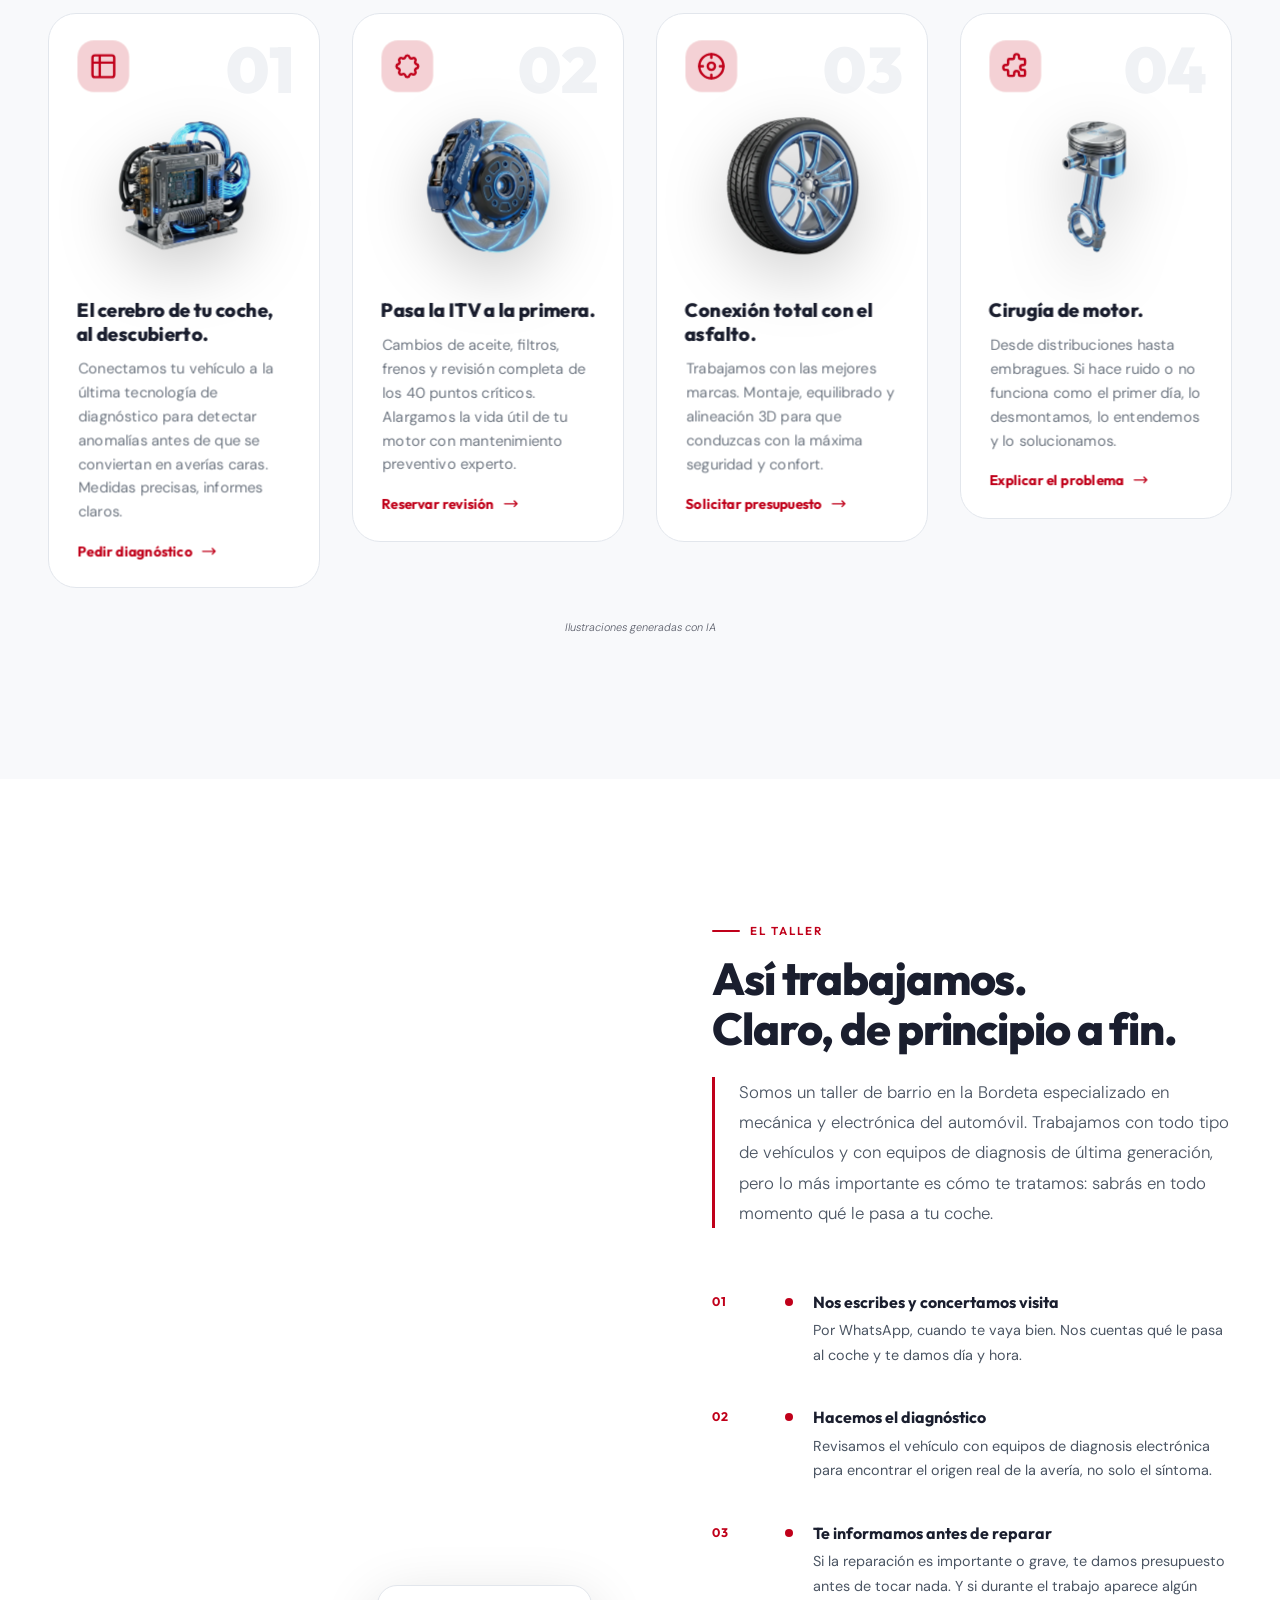
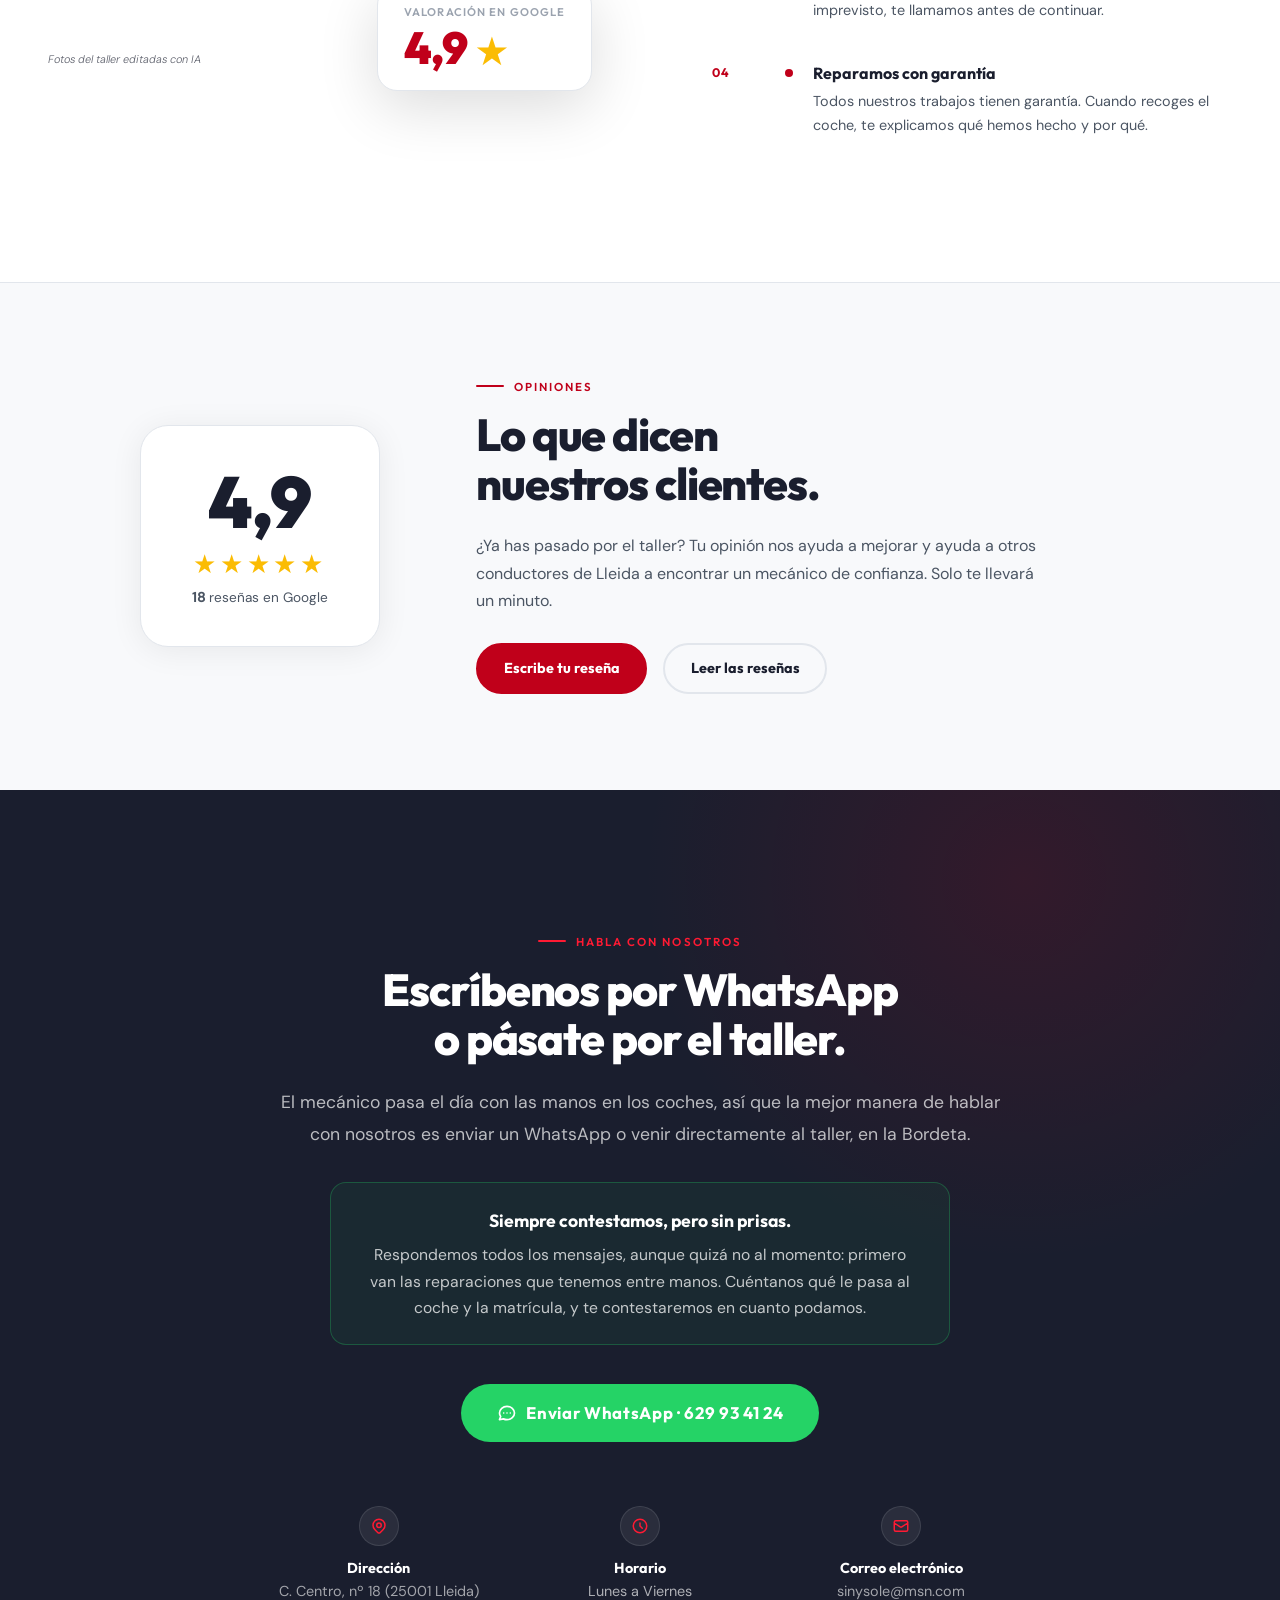
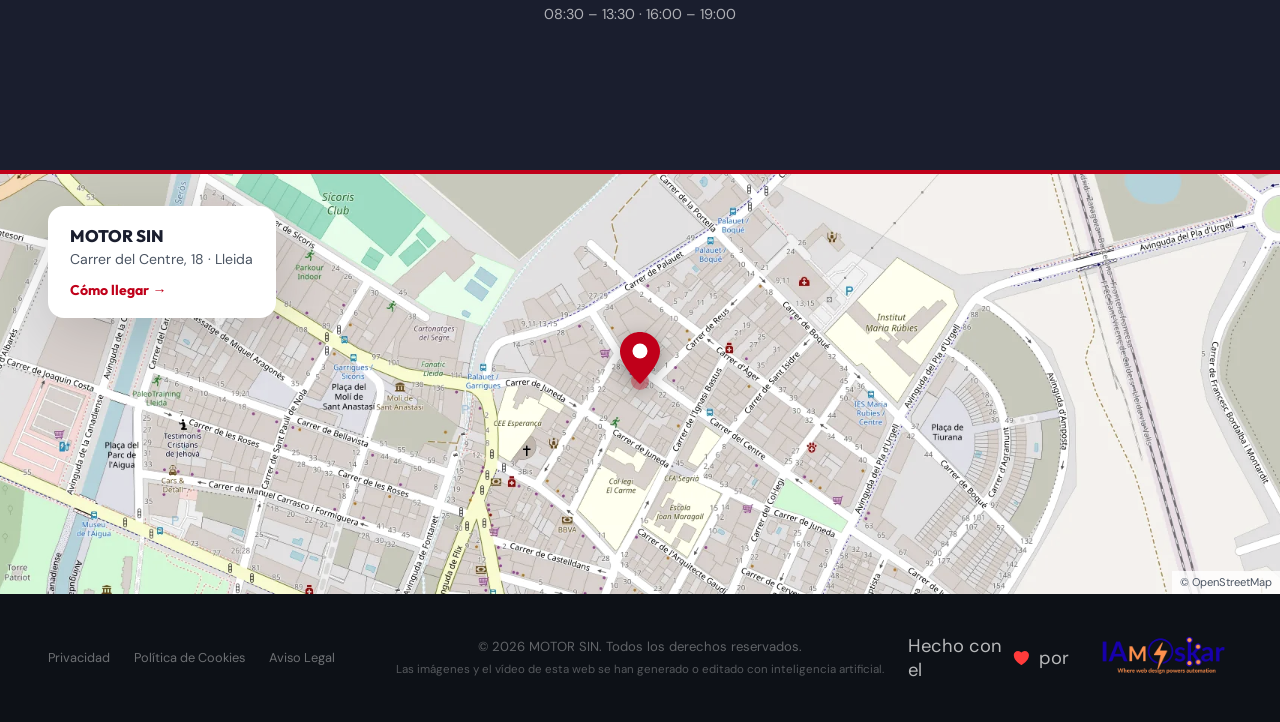
==== commit 2fd930c0: "feat: dades registrals a l'avís legal i distintiu de l'Associació d'Automoció - Avís legal: Registre" ====
--- a/index.html
+++ b/index.html
@@ -250,6 +250,15 @@
         <span data-i18n="trust-5">Diagnóstico de última generación</span>
       </div>
 
+      <div class="trust-badge reveal reveal-delay-2">
+        <div class="trust-badge__icon" aria-hidden="true">
+          <svg xmlns="http://www.w3.org/2000/svg" fill="none" viewBox="0 0 24 24" stroke="currentColor" stroke-width="2">
+            <path stroke-linecap="round" stroke-linejoin="round" d="M9 12l2 2 4-4M7.835 4.697a3.42 3.42 0 001.946-.806 3.42 3.42 0 014.438 0 3.42 3.42 0 001.946.806 3.42 3.42 0 013.138 3.138 3.42 3.42 0 00.806 1.946 3.42 3.42 0 010 4.438 3.42 3.42 0 00-.806 1.946 3.42 3.42 0 01-3.138 3.138 3.42 3.42 0 00-1.946.806 3.42 3.42 0 01-4.438 0 3.42 3.42 0 00-1.946-.806 3.42 3.42 0 01-3.138-3.138 3.42 3.42 0 00-.806-1.946 3.42 3.42 0 010-4.438 3.42 3.42 0 00.806-1.946 3.42 3.42 0 013.138-3.138z"/>
+          </svg>
+        </div>
+        <span data-i18n="trust-6">Miembro de la Asociación Empresarial de Automoción de Lleida</span>
+      </div>
+
     </div>
   </section>
 
--- a/css/style.css
+++ b/css/style.css
@@ -1077,8 +1077,10 @@
 .trust-strip__inner {
   display: flex;
   align-items: center;
-  gap: var(--space-2xl);
+  gap: var(--space-lg);
   justify-content: center;
+  max-width: 1300px;
+  margin: 0 auto;
 }
 
 @media (max-width: 900px) {
